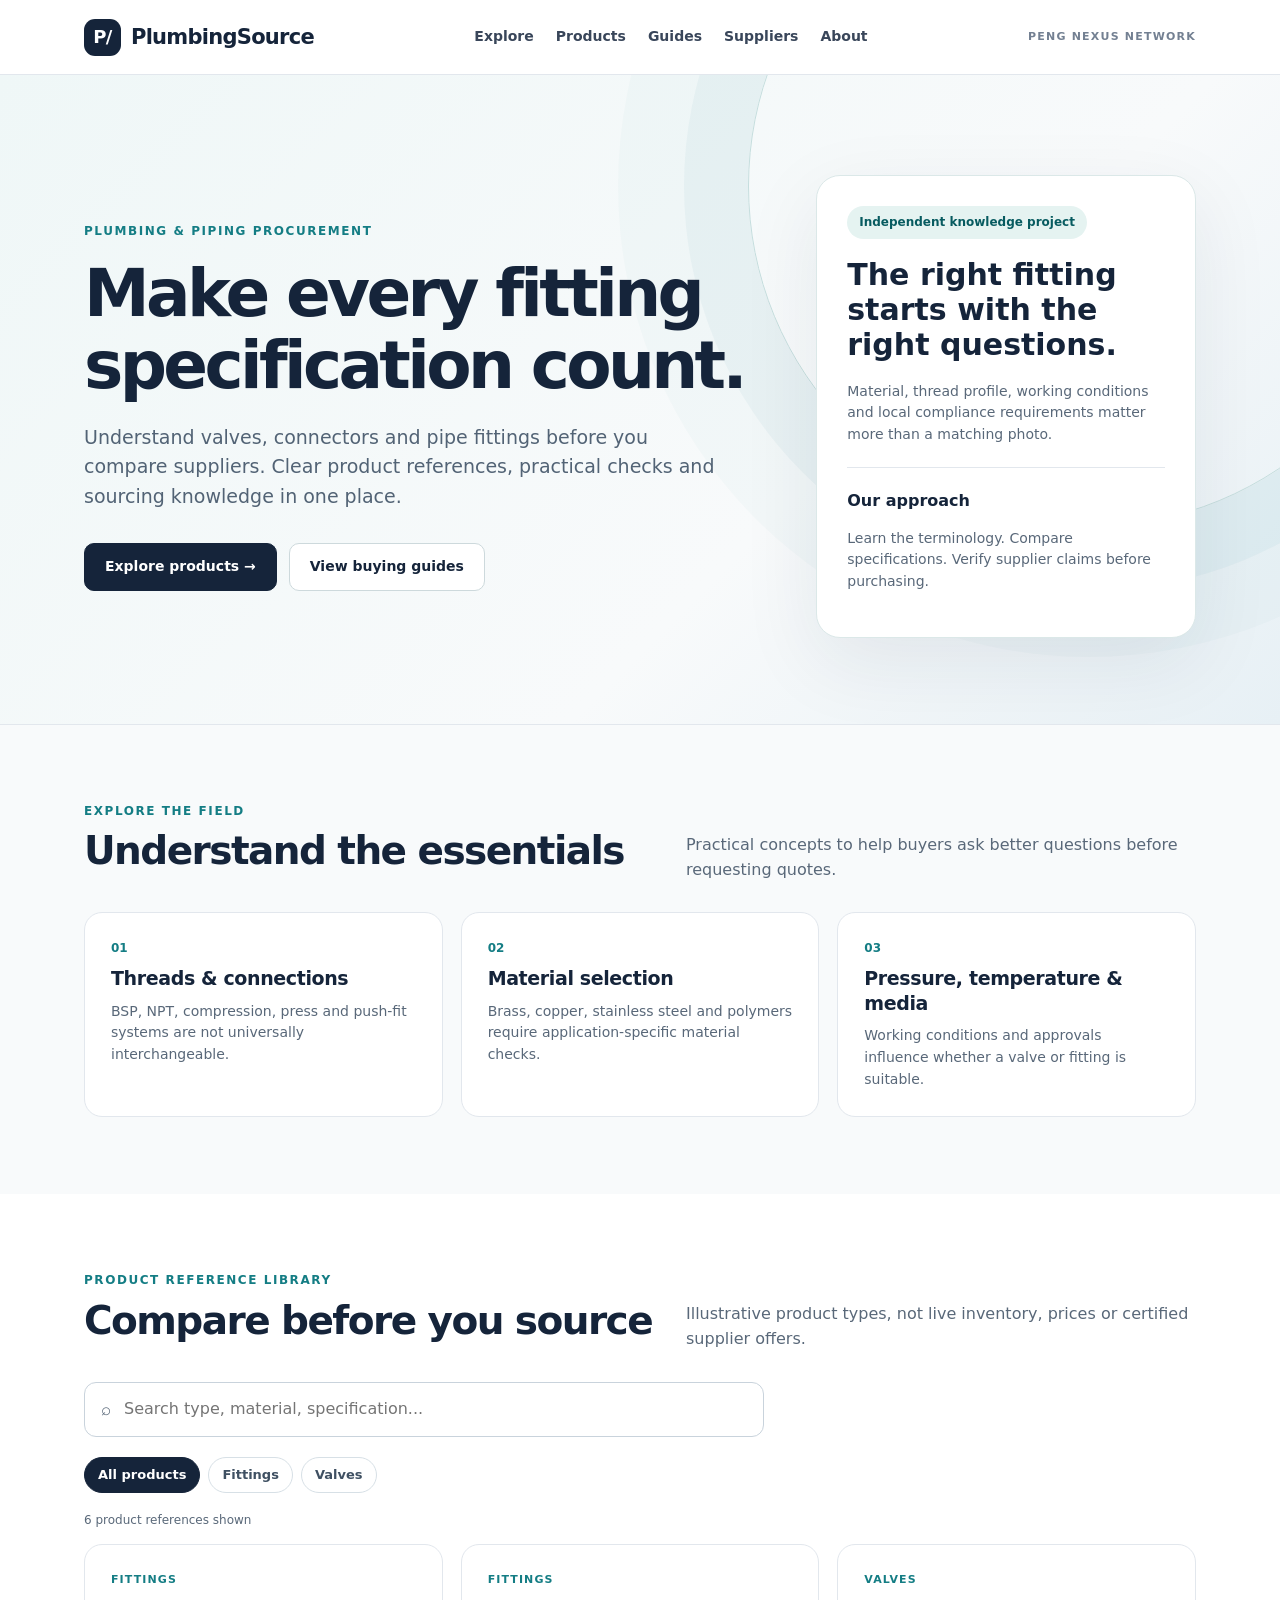
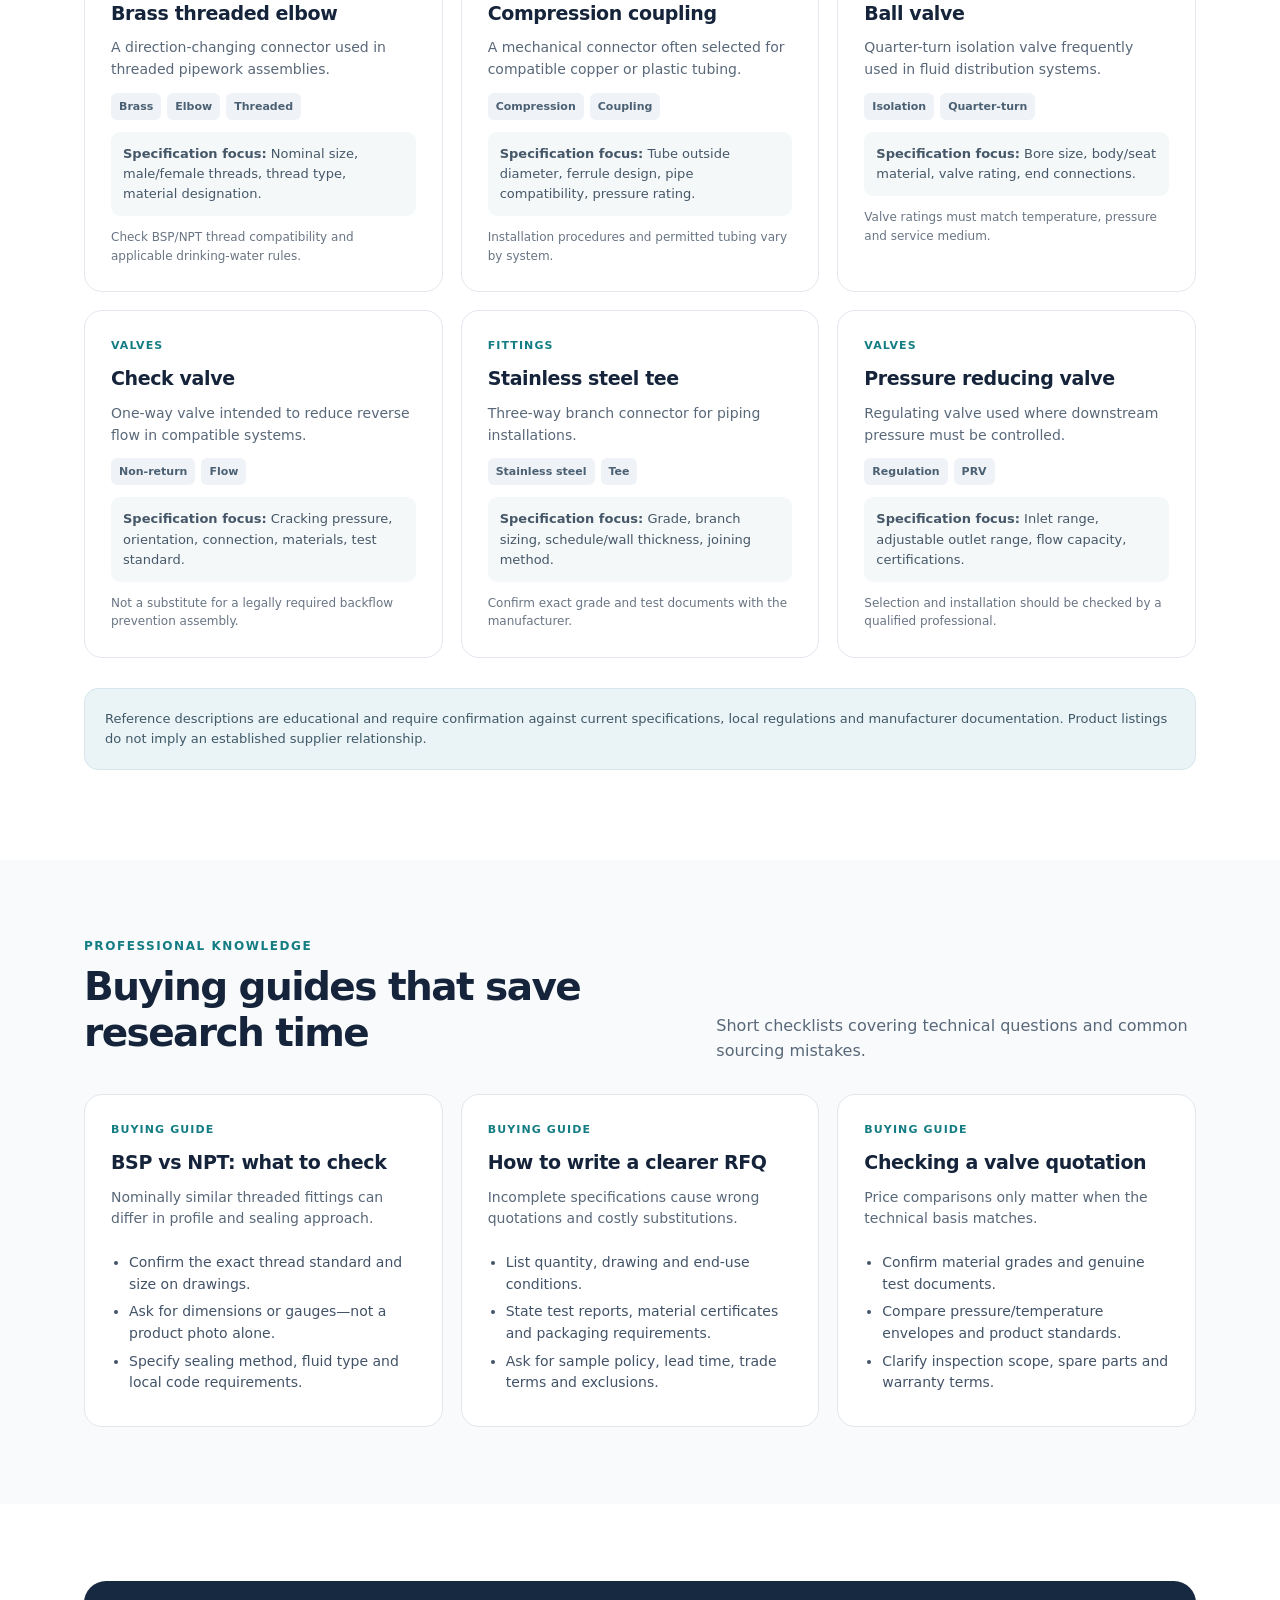
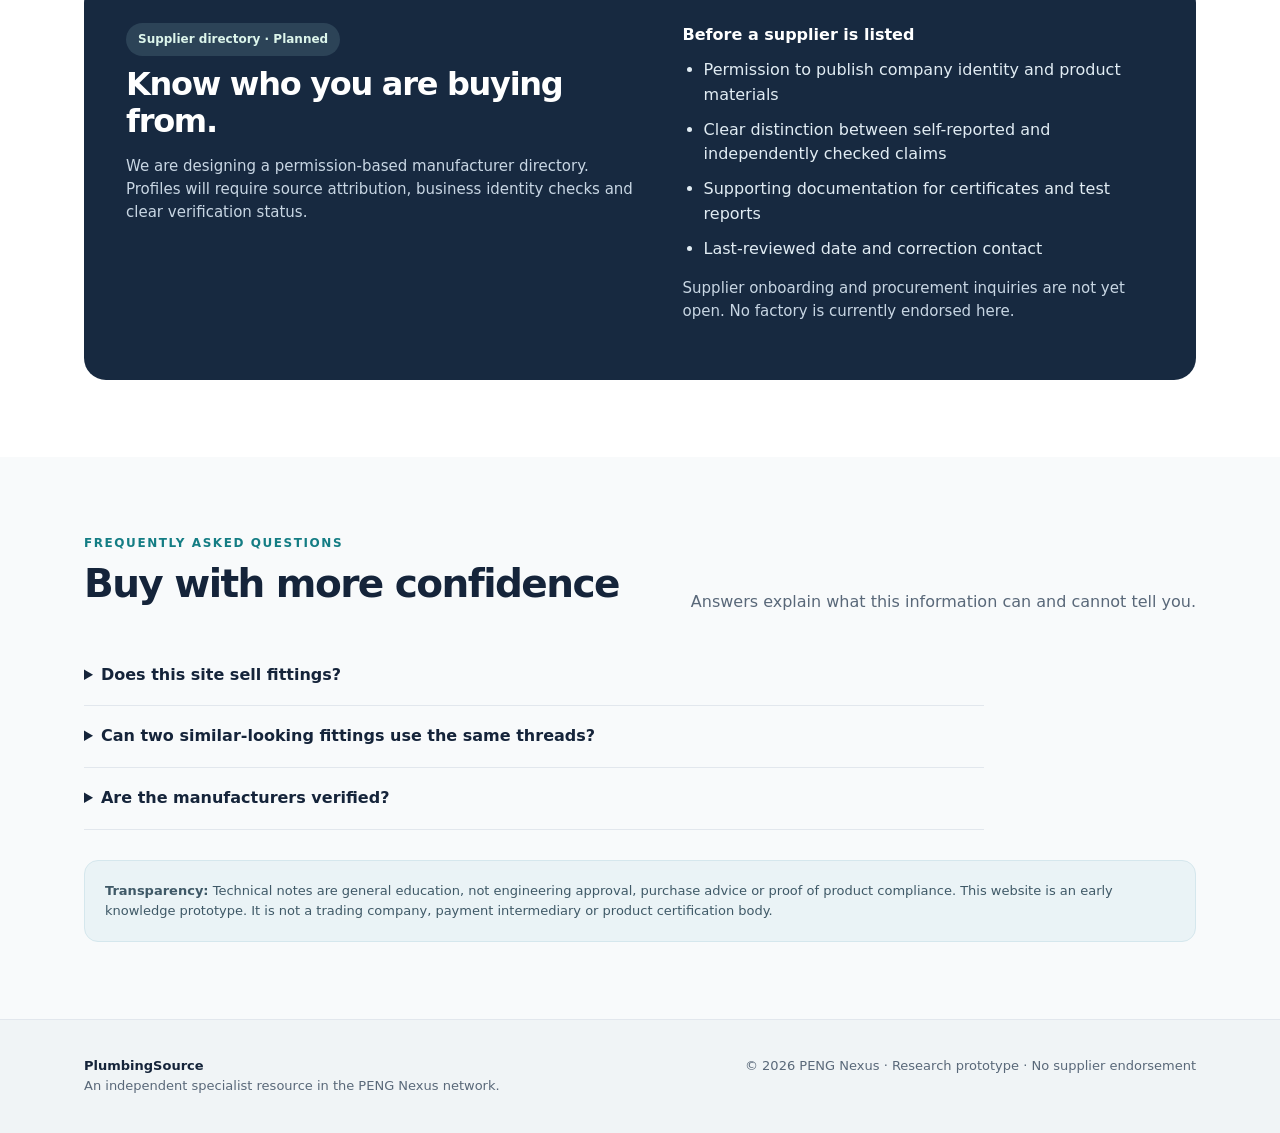
==== public/index.html @ 06f7addb "feat: bootstrap PENG Nexus V0.1 independent static site foundation" ====
<!doctype html>
<html lang="en"><head><meta charset="utf-8"><meta name="viewport" content="width=device-width,initial-scale=1">
<title>PlumbingSource | Plumbing fittings &amp; sourcing knowledge</title>
<meta name="description" content="Independent plumbing fittings reference library, comparison checklists and supplier due diligence guidance for international buyers."><meta name="robots" content="noindex,nofollow">
<meta name="color-scheme" content="light"><link rel="stylesheet" href="./styles.css">
</head><body>
<header><div class="container top"><a class="brand" href="#home" aria-label="PlumbingSource home"><span class="monogram">P/</span>PlumbingSource</a><nav class="nav" aria-label="Primary navigation"><a href="#categories">Explore</a><a href="#products">Products</a><a href="#guides">Guides</a><a href="#suppliers">Suppliers</a><a href="#about">About</a></nav><span class="network">PENG Nexus Network</span></div></header>
<main id="home">
<section class="hero"><div class="container hero-inner"><div><div class="eyebrow">Plumbing &amp; piping procurement</div><h1>Make every fitting specification count.</h1><p class="lead">Understand valves, connectors and pipe fittings before you compare suppliers. Clear product references, practical checks and sourcing knowledge in one place.</p><div class="actions"><a class="btn btn-dark" href="#products">Explore products →</a><a class="btn btn-light" href="#guides">View buying guides</a></div></div><aside class="hero-note"><span class="note-tag">Independent knowledge project</span><h2>The right fitting starts with the right questions.</h2><p>Material, thread profile, working conditions and local compliance requirements matter more than a matching photo.</p><div class="stat-line"></div><strong>Our approach</strong><p>Learn the terminology. Compare specifications. Verify supplier claims before purchasing.</p></aside></div></section>
<section class="section" id="categories"><div class="container"><div class="section-heading"><div><div class="kicker">Explore the field</div><h2>Understand the essentials</h2></div><p>Practical concepts to help buyers ask better questions before requesting quotes.</p></div><div class="grid"><article class="card"><div class="topic-no">01</div><h3>Threads &amp; connections</h3><p>BSP, NPT, compression, press and push-fit systems are not universally interchangeable.</p></article><article class="card"><div class="topic-no">02</div><h3>Material selection</h3><p>Brass, copper, stainless steel and polymers require application-specific material checks.</p></article><article class="card"><div class="topic-no">03</div><h3>Pressure, temperature &amp; media</h3><p>Working conditions and approvals influence whether a valve or fitting is suitable.</p></article></div></div></section>
<section class="section alt" id="products"><div class="container"><div class="section-heading"><div><div class="kicker">Product reference library</div><h2>Compare before you source</h2></div><p>Illustrative product types, not live inventory, prices or certified supplier offers.</p></div><div class="searchbox"><label for="product-search" aria-hidden="true">⌕</label><input id="product-search" type="search" placeholder="Search type, material, specification..." aria-label="Search product references"></div><div class="filters" role="group" aria-label="Filter products"><button class="chip" type="button" data-filter="all" aria-pressed="true">All products</button><button class="chip" type="button" data-filter="Fittings" aria-pressed="false">Fittings</button><button class="chip" type="button" data-filter="Valves" aria-pressed="false">Valves</button></div><div class="meta" id="result-count" role="status" aria-live="polite"></div><div class="grid" id="product-grid"><article class="card product-card" data-product data-category="Fittings" data-search="brass threaded elbow fittings a direction-changing connector used in threaded pipework assemblies. nominal size, male/female threads, thread type, material designation. brass elbow threaded"><div class="label">Fittings</div><h3>Brass threaded elbow</h3><p>A direction-changing connector used in threaded pipework assemblies.</p><div class="tags"><span class="tag">Brass</span><span class="tag">Elbow</span><span class="tag">Threaded</span></div><div class="spec"><strong>Specification focus:</strong> Nominal size, male/female threads, thread type, material designation.</div><small>Check BSP/NPT thread compatibility and applicable drinking-water rules.</small></article><article class="card product-card" data-product data-category="Fittings" data-search="compression coupling fittings a mechanical connector often selected for compatible copper or plastic tubing. tube outside diameter, ferrule design, pipe compatibility, pressure rating. compression coupling"><div class="label">Fittings</div><h3>Compression coupling</h3><p>A mechanical connector often selected for compatible copper or plastic tubing.</p><div class="tags"><span class="tag">Compression</span><span class="tag">Coupling</span></div><div class="spec"><strong>Specification focus:</strong> Tube outside diameter, ferrule design, pipe compatibility, pressure rating.</div><small>Installation procedures and permitted tubing vary by system.</small></article><article class="card product-card" data-product data-category="Valves" data-search="ball valve valves quarter-turn isolation valve frequently used in fluid distribution systems. bore size, body/seat material, valve rating, end connections. isolation quarter-turn"><div class="label">Valves</div><h3>Ball valve</h3><p>Quarter-turn isolation valve frequently used in fluid distribution systems.</p><div class="tags"><span class="tag">Isolation</span><span class="tag">Quarter-turn</span></div><div class="spec"><strong>Specification focus:</strong> Bore size, body/seat material, valve rating, end connections.</div><small>Valve ratings must match temperature, pressure and service medium.</small></article><article class="card product-card" data-product data-category="Valves" data-search="check valve valves one-way valve intended to reduce reverse flow in compatible systems. cracking pressure, orientation, connection, materials, test standard. non-return flow"><div class="label">Valves</div><h3>Check valve</h3><p>One-way valve intended to reduce reverse flow in compatible systems.</p><div class="tags"><span class="tag">Non-return</span><span class="tag">Flow</span></div><div class="spec"><strong>Specification focus:</strong> Cracking pressure, orientation, connection, materials, test standard.</div><small>Not a substitute for a legally required backflow prevention assembly.</small></article><article class="card product-card" data-product data-category="Fittings" data-search="stainless steel tee fittings three-way branch connector for piping installations. grade, branch sizing, schedule/wall thickness, joining method. stainless steel tee"><div class="label">Fittings</div><h3>Stainless steel tee</h3><p>Three-way branch connector for piping installations.</p><div class="tags"><span class="tag">Stainless steel</span><span class="tag">Tee</span></div><div class="spec"><strong>Specification focus:</strong> Grade, branch sizing, schedule/wall thickness, joining method.</div><small>Confirm exact grade and test documents with the manufacturer.</small></article><article class="card product-card" data-product data-category="Valves" data-search="pressure reducing valve valves regulating valve used where downstream pressure must be controlled. inlet range, adjustable outlet range, flow capacity, certifications. regulation prv"><div class="label">Valves</div><h3>Pressure reducing valve</h3><p>Regulating valve used where downstream pressure must be controlled.</p><div class="tags"><span class="tag">Regulation</span><span class="tag">PRV</span></div><div class="spec"><strong>Specification focus:</strong> Inlet range, adjustable outlet range, flow capacity, certifications.</div><small>Selection and installation should be checked by a qualified professional.</small></article></div><div class="empty" id="no-results" hidden>No matching product reference. Try a different keyword or category.</div><p class="notice">Reference descriptions are educational and require confirmation against current specifications, local regulations and manufacturer documentation. Product listings do not imply an established supplier relationship.</p></div></section>
<section class="section" id="guides"><div class="container"><div class="section-heading"><div><div class="kicker">Professional knowledge</div><h2>Buying guides that save research time</h2></div><p>Short checklists covering technical questions and common sourcing mistakes.</p></div><div class="grid"><article class="card guide-card"><div class="label">Buying guide</div><h3>BSP vs NPT: what to check</h3><p>Nominally similar threaded fittings can differ in profile and sealing approach.</p><ul><li>Confirm the exact thread standard and size on drawings.</li><li>Ask for dimensions or gauges—not a product photo alone.</li><li>Specify sealing method, fluid type and local code requirements.</li></ul></article><article class="card guide-card"><div class="label">Buying guide</div><h3>How to write a clearer RFQ</h3><p>Incomplete specifications cause wrong quotations and costly substitutions.</p><ul><li>List quantity, drawing and end-use conditions.</li><li>State test reports, material certificates and packaging requirements.</li><li>Ask for sample policy, lead time, trade terms and exclusions.</li></ul></article><article class="card guide-card"><div class="label">Buying guide</div><h3>Checking a valve quotation</h3><p>Price comparisons only matter when the technical basis matches.</p><ul><li>Confirm material grades and genuine test documents.</li><li>Compare pressure/temperature envelopes and product standards.</li><li>Clarify inspection scope, spare parts and warranty terms.</li></ul></article></div></div></section>
<section class="section alt" id="suppliers"><div class="container"><div class="supplier-box"><div><span class="note-tag">Supplier directory · Planned</span><h3>Know who you are buying from.</h3><p>We are designing a permission-based manufacturer directory. Profiles will require source attribution, business identity checks and clear verification status.</p></div><div><strong>Before a supplier is listed</strong><ul><li>Permission to publish company identity and product materials</li><li>Clear distinction between self-reported and independently checked claims</li><li>Supporting documentation for certificates and test reports</li><li>Last-reviewed date and correction contact</li></ul><p>Supplier onboarding and procurement inquiries are not yet open. No factory is currently endorsed here.</p></div></div></div></section>
<section class="section" id="about"><div class="container"><div class="section-heading"><div><div class="kicker">Frequently asked questions</div><h2>Buy with more confidence</h2></div><p>Answers explain what this information can and cannot tell you.</p></div><div class="faq"><details><summary>Does this site sell fittings?</summary><p>No. This is an educational reference prototype; there is no checkout or live supplier quotation service.</p></details><details><summary>Can two similar-looking fittings use the same threads?</summary><p>Not necessarily. Thread geometry and applicable sealing methods can differ. Confirm by standard and drawing rather than appearance.</p></details><details><summary>Are the manufacturers verified?</summary><p>No manufacturer profiles have been published. Future listings will distinguish public records, supplier declarations and independently reviewed documents.</p></details></div><div class="notice"><strong>Transparency:</strong> Technical notes are general education, not engineering approval, purchase advice or proof of product compliance. This website is an early knowledge prototype. It is not a trading company, payment intermediary or product certification body.</div></div></section>
</main><footer><div class="container footer-inner"><div><strong>PlumbingSource</strong><div>An independent specialist resource in the PENG Nexus network.</div></div><div>© 2026 PENG Nexus · Research prototype · No supplier endorsement</div></div></footer><script src="./app.js" defer></script>
</body></html>
---- public/styles.css ----
:root{--ink:#15243a;--muted:#596879;--line:#e2e7ed;--bg:#f8fafb;--paper:#fff;--accent:#147d84;--accent-soft:#e5f3f1;--radius:18px}
*{box-sizing:border-box}html{scroll-behavior:smooth}body{margin:0;background:var(--bg);color:var(--ink);font:16px/1.55 system-ui,-apple-system,BlinkMacSystemFont,"Segoe UI",sans-serif}a{color:inherit;text-decoration:none}button,input{font:inherit}button{cursor:pointer}
.container{max-width:1160px;margin:auto;padding:0 24px}header{background:rgba(255,255,255,.96);border-bottom:1px solid var(--line);position:sticky;top:0;z-index:20;backdrop-filter:blur(12px)}.top{display:flex;align-items:center;justify-content:space-between;min-height:74px;gap:18px}.brand{display:flex;align-items:center;gap:10px;font-weight:800;letter-spacing:-.035em;font-size:21px}.monogram{display:grid;place-items:center;width:37px;height:37px;border-radius:11px;background:var(--ink);color:#fff;font-size:18px}.nav{display:flex;gap:22px;align-items:center;flex-wrap:wrap}.nav a{font-size:14px;font-weight:650;color:#39465a}.nav a:hover,.link:hover{color:var(--accent)}.network{font-size:11px;letter-spacing:.11em;text-transform:uppercase;font-weight:700;color:#738092}
.hero{position:relative;overflow:hidden;background:linear-gradient(135deg,#eff7f7 0%,#f8fafb 63%,#e7f0f5 100%);border-bottom:1px solid var(--line)}.hero::after{content:"";position:absolute;right:-150px;top:-230px;width:680px;height:680px;border:1px solid #c5dede;border-radius:50%;box-shadow:0 0 0 64px rgba(18,120,128,.045),0 0 0 130px rgba(18,120,128,.025);pointer-events:none}.hero-inner{position:relative;z-index:1;padding:100px 24px 86px;display:grid;grid-template-columns:1.45fr .8fr;gap:44px;align-items:center}.eyebrow,.kicker{text-transform:uppercase;letter-spacing:.13em;color:var(--accent);font-size:12px;font-weight:800}.hero h1{font-size:clamp(39px,5.2vw,66px);line-height:1.08;max-width:740px;margin:18px 0 22px;letter-spacing:-.055em}.lead{color:#526375;font-size:19px;max-width:640px}.actions{display:flex;gap:12px;flex-wrap:wrap;margin-top:32px}.btn{display:inline-flex;justify-content:center;align-items:center;padding:12px 20px;border:1px solid var(--ink);border-radius:10px;font-weight:750;font-size:14px;transition:transform .15s ease}.btn:hover{transform:translateY(-2px)}.btn-dark{background:var(--ink);color:#fff}.btn-light{background:#fff;border-color:#cdd9dc}.hero-note{background:#fff;border:1px solid #dbe8e8;border-radius:24px;padding:30px;box-shadow:0 24px 80px rgba(21,36,58,.08)}.hero-note strong{font-size:16px}.hero-note h2{font-size:30px;line-height:1.18;margin:18px 0}.hero-note p{font-size:14px;color:var(--muted)}.stat-line{height:1px;background:var(--line);margin:21px 0}.note-tag{display:inline-block;background:var(--accent-soft);color:#075b60;border-radius:100px;padding:7px 12px;font-size:12px;font-weight:700}
.section{padding:77px 0}.section.alt{background:#fff}.section-heading{display:flex;justify-content:space-between;align-items:end;gap:25px;margin-bottom:30px}.section-heading h2{font-size:clamp(28px,3.7vw,39px);letter-spacing:-.04em;line-height:1.18;margin:8px 0}.section-heading p{color:var(--muted);max-width:510px;margin:0}.grid{display:grid;grid-template-columns:repeat(3,minmax(0,1fr));gap:18px}.card{border:1px solid var(--line);background:#fff;border-radius:var(--radius);padding:26px;min-width:0}.card h3{font-size:19px;line-height:1.3;margin:8px 0 10px;letter-spacing:-.02em}.card p{font-size:14px;color:var(--muted);margin:0}.topic-no{font-size:12px;font-weight:800;color:var(--accent)}.card .label{font-size:11px;letter-spacing:.1em;text-transform:uppercase;font-weight:750;color:var(--accent)}
.searchbox{display:flex;gap:11px;align-items:center;background:#fff;border:1px solid #c9d3dc;border-radius:12px;padding:13px 16px;max-width:680px;margin-bottom:20px}.searchbox label{font-size:17px;color:var(--muted)}.searchbox input{border:0;outline:0;width:100%;min-width:0;color:var(--ink);background:transparent}.searchbox:focus-within{outline:3px solid #c4e7e7}.filters{display:flex;gap:8px;flex-wrap:wrap;margin:10px 0 18px}.chip{border:1px solid #d7e0e6;border-radius:100px;background:#fff;padding:7px 13px;font-size:13px;font-weight:650;color:#3f5062}.chip[aria-pressed="true"]{background:var(--ink);color:white;border-color:var(--ink)}.meta{font-size:12px;color:var(--muted);margin-bottom:15px}.product-card{display:flex;flex-direction:column;gap:12px}.product-card h3{margin:0}.tags{display:flex;gap:6px;flex-wrap:wrap}.tag{font-size:11px;font-weight:700;background:#eff3f7;color:#4b6073;padding:5px 8px;border-radius:6px}.spec{background:#f5f8f9;border-radius:9px;padding:12px;font-size:13px;color:#455768}.product-card small{color:#697584;font-size:12px}.empty{border:1px dashed #bfcbd4;background:white;border-radius:14px;padding:22px;color:var(--muted)}[hidden]{display:none!important}
.guide-card{display:flex;flex-direction:column;gap:12px}.guide-card h3{margin:0}.guide-card ul{font-size:14px;color:#425368;padding-left:18px;margin:4px 0 0}.guide-card li{margin:6px 0}.supplier-box{background:#172940;color:#fff;border-radius:22px;padding:42px;display:grid;grid-template-columns:1.1fr 1fr;gap:38px}.supplier-box h3{font-size:32px;line-height:1.16;letter-spacing:-.04em;margin:10px 0}.supplier-box p{color:#c8d6e3;font-size:15px}.supplier-box ul{margin:8px 0;color:#e1ecf3;padding-left:21px}.supplier-box li{margin:10px 0}.supplier-box .note-tag{background:#2c4357;color:#dcf5eb}.faq{max-width:900px}.faq details{border-bottom:1px solid var(--line);padding:18px 0}.faq summary{cursor:pointer;font-weight:730}.faq details p{color:var(--muted);margin:12px 0 0;max-width:800px}.notice{background:#eaf3f6;padding:20px;border-radius:14px;color:#3f5967;font-size:13px;border:1px solid #d5e7ed;margin-top:30px}
footer{background:#f0f4f6;border-top:1px solid var(--line);padding:36px 0;color:var(--muted);font-size:13px}.footer-inner{display:flex;gap:20px;justify-content:space-between;flex-wrap:wrap}footer strong{color:var(--ink)}:focus-visible{outline:3px solid var(--accent);outline-offset:3px}
@media(max-width:920px){.hero-inner{grid-template-columns:1fr;padding:74px 24px}.hero-note{max-width:600px}.grid{grid-template-columns:repeat(2,minmax(0,1fr))}.supplier-box{grid-template-columns:1fr}.top{align-items:start;flex-direction:column;padding:15px 0}.nav{gap:14px}.network{display:none}}
@media(max-width:580px){.container{padding:0 17px}.hero-inner{padding:60px 17px}.hero h1{font-size:39px}.lead{font-size:17px}.hero-note{padding:23px}.grid{grid-template-columns:1fr}.section{padding:54px 0}.section-heading{display:block}.section-heading p{margin-top:10px}.supplier-box{padding:27px}.nav{gap:14px}.nav a{font-size:12px}.card{padding:22px}}
@media(prefers-reduced-motion:reduce){html{scroll-behavior:auto}.btn{transition:none}.btn:hover{transform:none}}
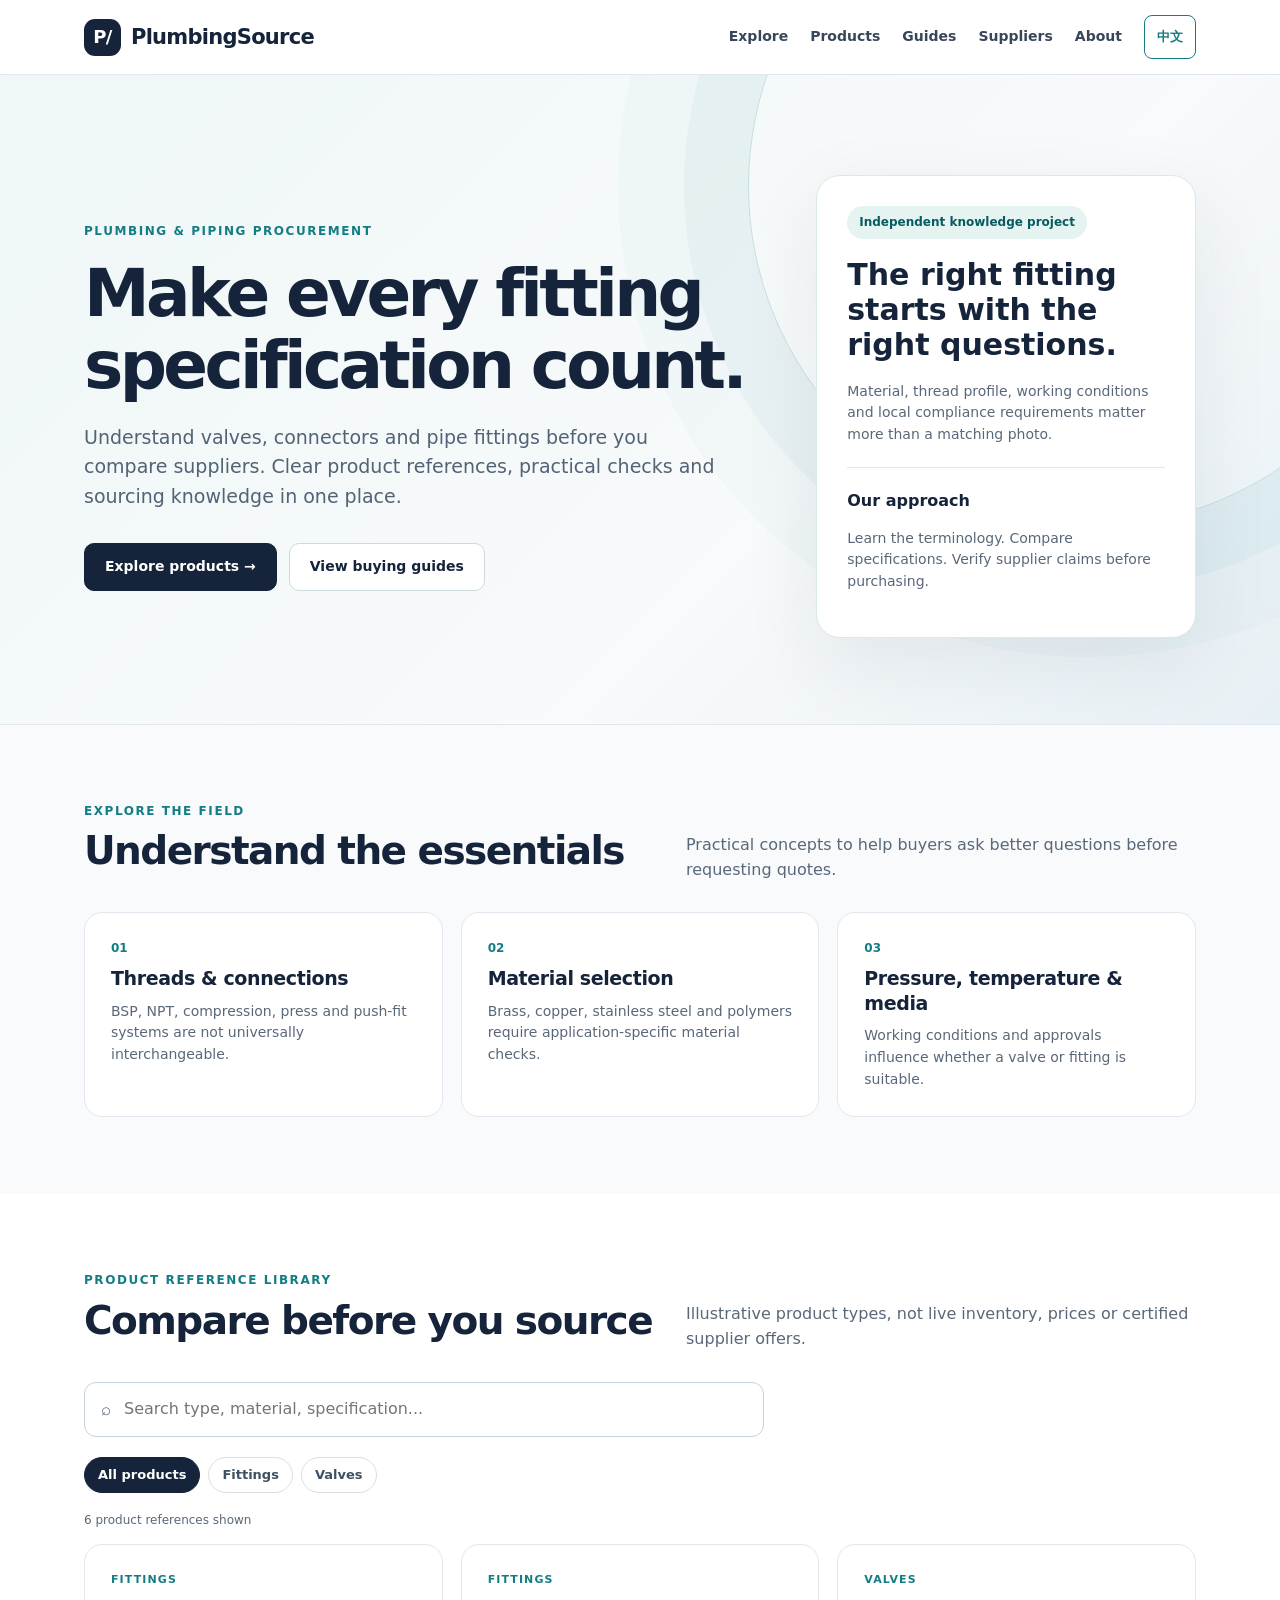
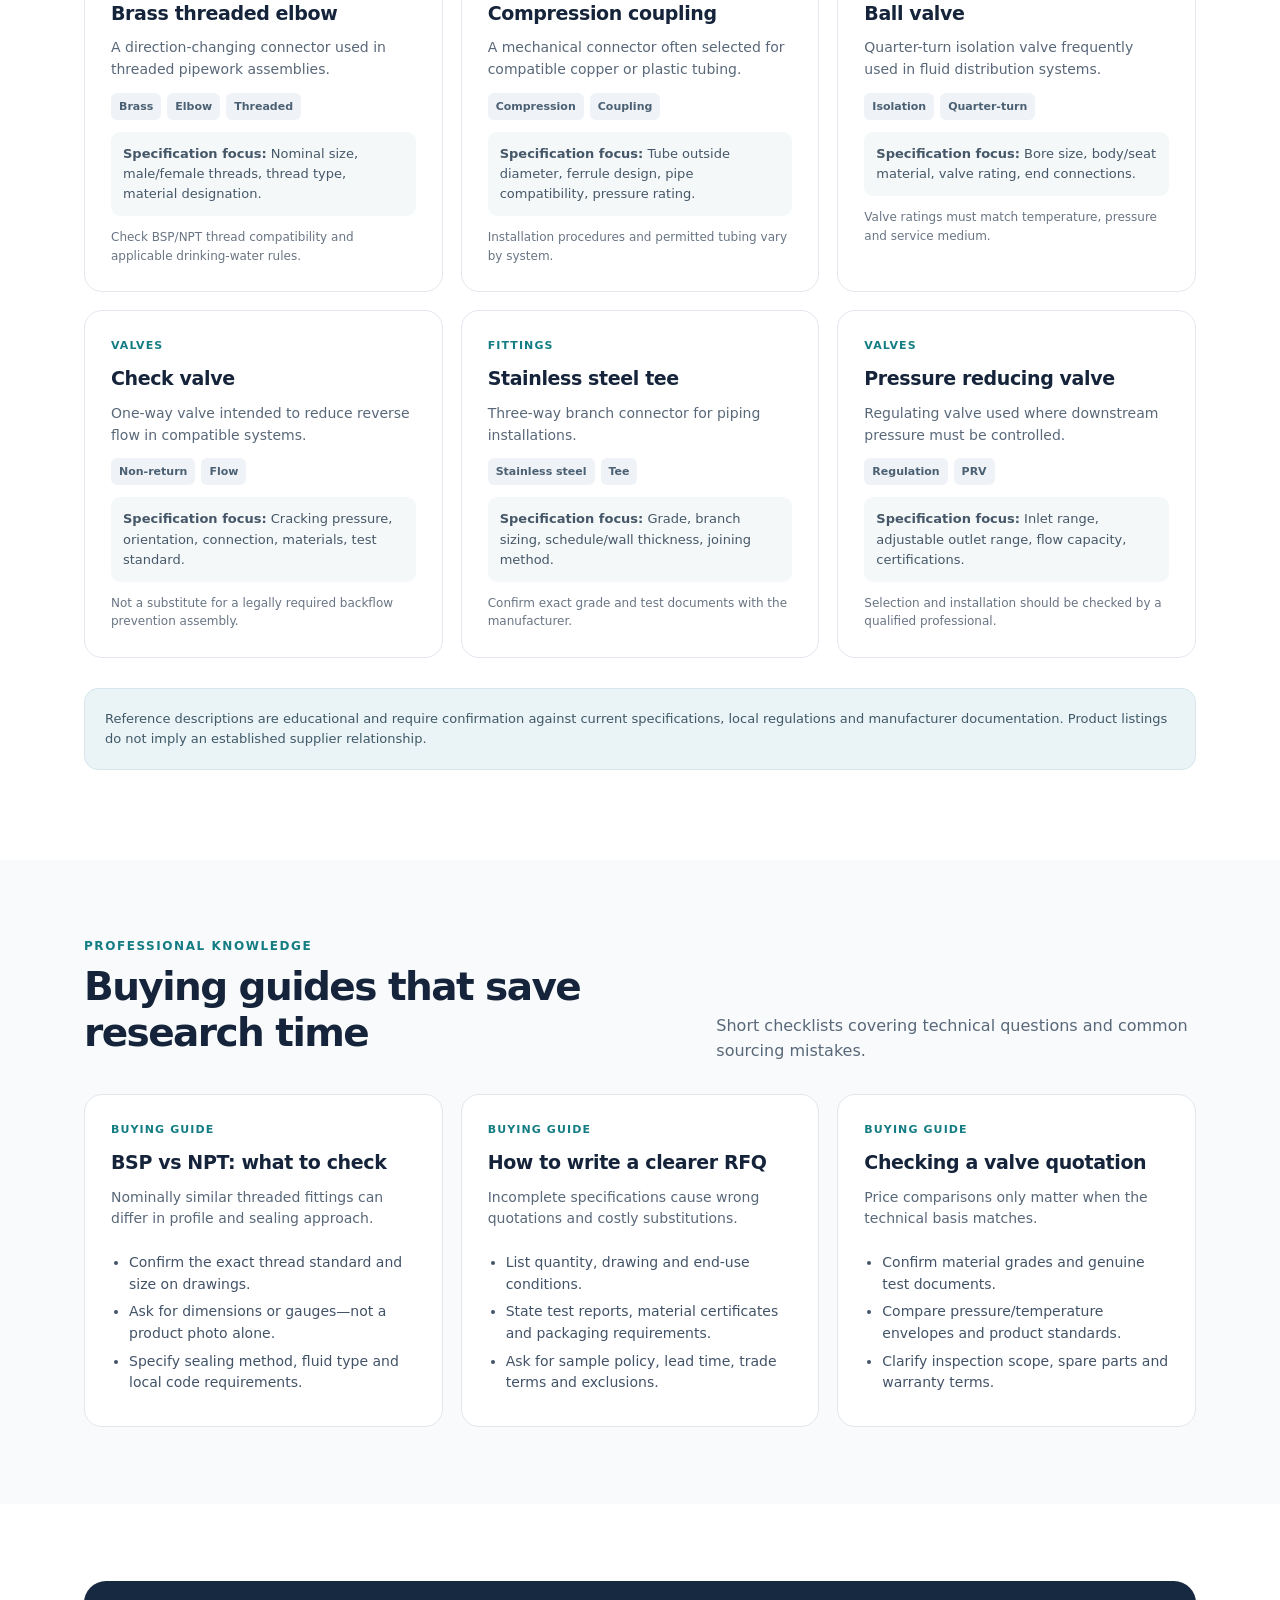
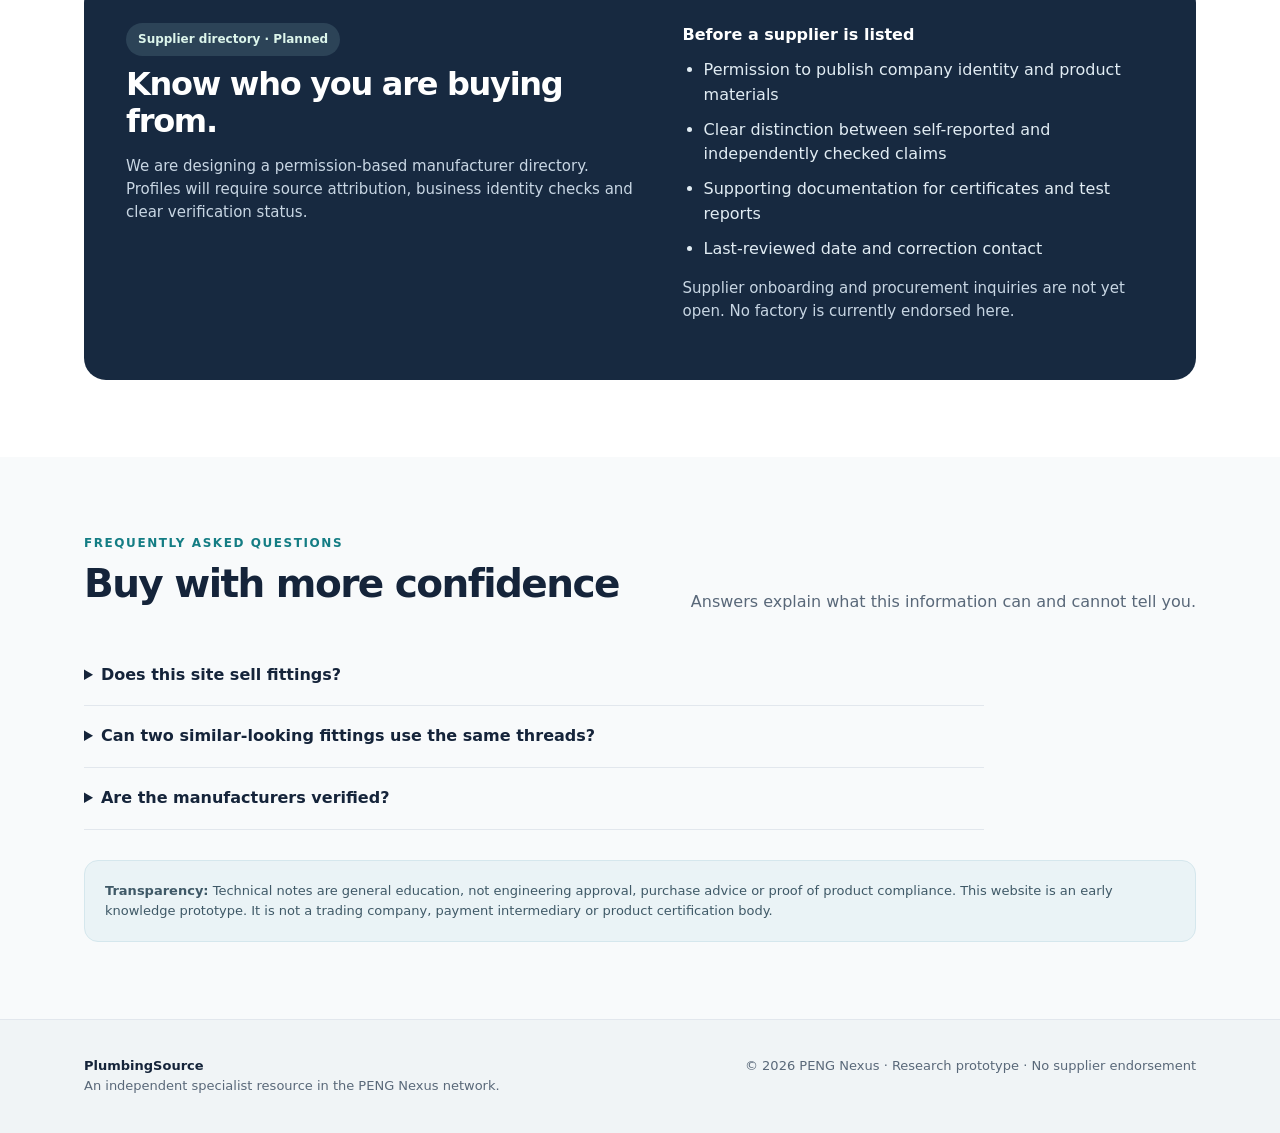
==== commit d01dfc8b: "feat: add complete English and Chinese language switching" ====
--- a/public/index.html
+++ b/public/index.html
@@ -4,7 +4,7 @@
 <meta name="description" content="Independent plumbing fittings reference library, comparison checklists and supplier due diligence guidance for international buyers."><meta name="robots" content="noindex,nofollow">
 <meta name="color-scheme" content="light"><link rel="stylesheet" href="./styles.css">
 </head><body>
-<header><div class="container top"><a class="brand" href="#home" aria-label="PlumbingSource home"><span class="monogram">P/</span>PlumbingSource</a><nav class="nav" aria-label="Primary navigation"><a href="#categories">Explore</a><a href="#products">Products</a><a href="#guides">Guides</a><a href="#suppliers">Suppliers</a><a href="#about">About</a></nav><span class="network">PENG Nexus Network</span></div></header>
+<header><div class="container top"><a class="brand" href="#home" aria-label="PlumbingSource home"><span class="monogram">P/</span>PlumbingSource</a><nav class="nav" aria-label="Primary navigation"><a href="#categories">Explore</a><a href="#products">Products</a><a href="#guides">Guides</a><a href="#suppliers">Suppliers</a><a href="#about">About</a><button class="language-switch" id="language-switch" type="button" lang="zh-CN" aria-label="Switch to Chinese" hidden>中文</button></nav><span class="network">PENG Nexus Network</span></div></header>
 <main id="home">
 <section class="hero"><div class="container hero-inner"><div><div class="eyebrow">Plumbing &amp; piping procurement</div><h1>Make every fitting specification count.</h1><p class="lead">Understand valves, connectors and pipe fittings before you compare suppliers. Clear product references, practical checks and sourcing knowledge in one place.</p><div class="actions"><a class="btn btn-dark" href="#products">Explore products →</a><a class="btn btn-light" href="#guides">View buying guides</a></div></div><aside class="hero-note"><span class="note-tag">Independent knowledge project</span><h2>The right fitting starts with the right questions.</h2><p>Material, thread profile, working conditions and local compliance requirements matter more than a matching photo.</p><div class="stat-line"></div><strong>Our approach</strong><p>Learn the terminology. Compare specifications. Verify supplier claims before purchasing.</p></aside></div></section>
 <section class="section" id="categories"><div class="container"><div class="section-heading"><div><div class="kicker">Explore the field</div><h2>Understand the essentials</h2></div><p>Practical concepts to help buyers ask better questions before requesting quotes.</p></div><div class="grid"><article class="card"><div class="topic-no">01</div><h3>Threads &amp; connections</h3><p>BSP, NPT, compression, press and push-fit systems are not universally interchangeable.</p></article><article class="card"><div class="topic-no">02</div><h3>Material selection</h3><p>Brass, copper, stainless steel and polymers require application-specific material checks.</p></article><article class="card"><div class="topic-no">03</div><h3>Pressure, temperature &amp; media</h3><p>Working conditions and approvals influence whether a valve or fitting is suitable.</p></article></div></div></section>
@@ -13,4 +13,4 @@
 <section class="section alt" id="suppliers"><div class="container"><div class="supplier-box"><div><span class="note-tag">Supplier directory · Planned</span><h3>Know who you are buying from.</h3><p>We are designing a permission-based manufacturer directory. Profiles will require source attribution, business identity checks and clear verification status.</p></div><div><strong>Before a supplier is listed</strong><ul><li>Permission to publish company identity and product materials</li><li>Clear distinction between self-reported and independently checked claims</li><li>Supporting documentation for certificates and test reports</li><li>Last-reviewed date and correction contact</li></ul><p>Supplier onboarding and procurement inquiries are not yet open. No factory is currently endorsed here.</p></div></div></div></section>
 <section class="section" id="about"><div class="container"><div class="section-heading"><div><div class="kicker">Frequently asked questions</div><h2>Buy with more confidence</h2></div><p>Answers explain what this information can and cannot tell you.</p></div><div class="faq"><details><summary>Does this site sell fittings?</summary><p>No. This is an educational reference prototype; there is no checkout or live supplier quotation service.</p></details><details><summary>Can two similar-looking fittings use the same threads?</summary><p>Not necessarily. Thread geometry and applicable sealing methods can differ. Confirm by standard and drawing rather than appearance.</p></details><details><summary>Are the manufacturers verified?</summary><p>No manufacturer profiles have been published. Future listings will distinguish public records, supplier declarations and independently reviewed documents.</p></details></div><div class="notice"><strong>Transparency:</strong> Technical notes are general education, not engineering approval, purchase advice or proof of product compliance. This website is an early knowledge prototype. It is not a trading company, payment intermediary or product certification body.</div></div></section>
 </main><footer><div class="container footer-inner"><div><strong>PlumbingSource</strong><div>An independent specialist resource in the PENG Nexus network.</div></div><div>© 2026 PENG Nexus · Research prototype · No supplier endorsement</div></div></footer><script src="./app.js" defer></script>
-</body></html>+</body></html>
--- a/public/styles.css
+++ b/public/styles.css
@@ -10,3 +10,6 @@
 @media(max-width:920px){.hero-inner{grid-template-columns:1fr;padding:74px 24px}.hero-note{max-width:600px}.grid{grid-template-columns:repeat(2,minmax(0,1fr))}.supplier-box{grid-template-columns:1fr}.top{align-items:start;flex-direction:column;padding:15px 0}.nav{gap:14px}.network{display:none}}
 @media(max-width:580px){.container{padding:0 17px}.hero-inner{padding:60px 17px}.hero h1{font-size:39px}.lead{font-size:17px}.hero-note{padding:23px}.grid{grid-template-columns:1fr}.section{padding:54px 0}.section-heading{display:block}.section-heading p{margin-top:10px}.supplier-box{padding:27px}.nav{gap:14px}.nav a{font-size:12px}.card{padding:22px}}
 @media(prefers-reduced-motion:reduce){html{scroll-behavior:auto}.btn{transition:none}.btn:hover{transform:none}}
+
+
+.language-switch{border:1px solid var(--accent);border-radius:8px;background:#fff;color:var(--accent);padding:8px 12px;min-height:44px;font-size:13px;font-weight:700;white-space:nowrap}.top{flex-wrap:wrap}.nav{min-width:0}html[lang="zh-CN"] .hero h1{line-height:1.25;letter-spacing:-.025em}html[lang="zh-CN"] .eyebrow,html[lang="zh-CN"] .kicker{letter-spacing:.06em}@media(min-width:921px){.top .network{display:none}}@media(max-width:580px){.nav{column-gap:12px;row-gap:6px}}
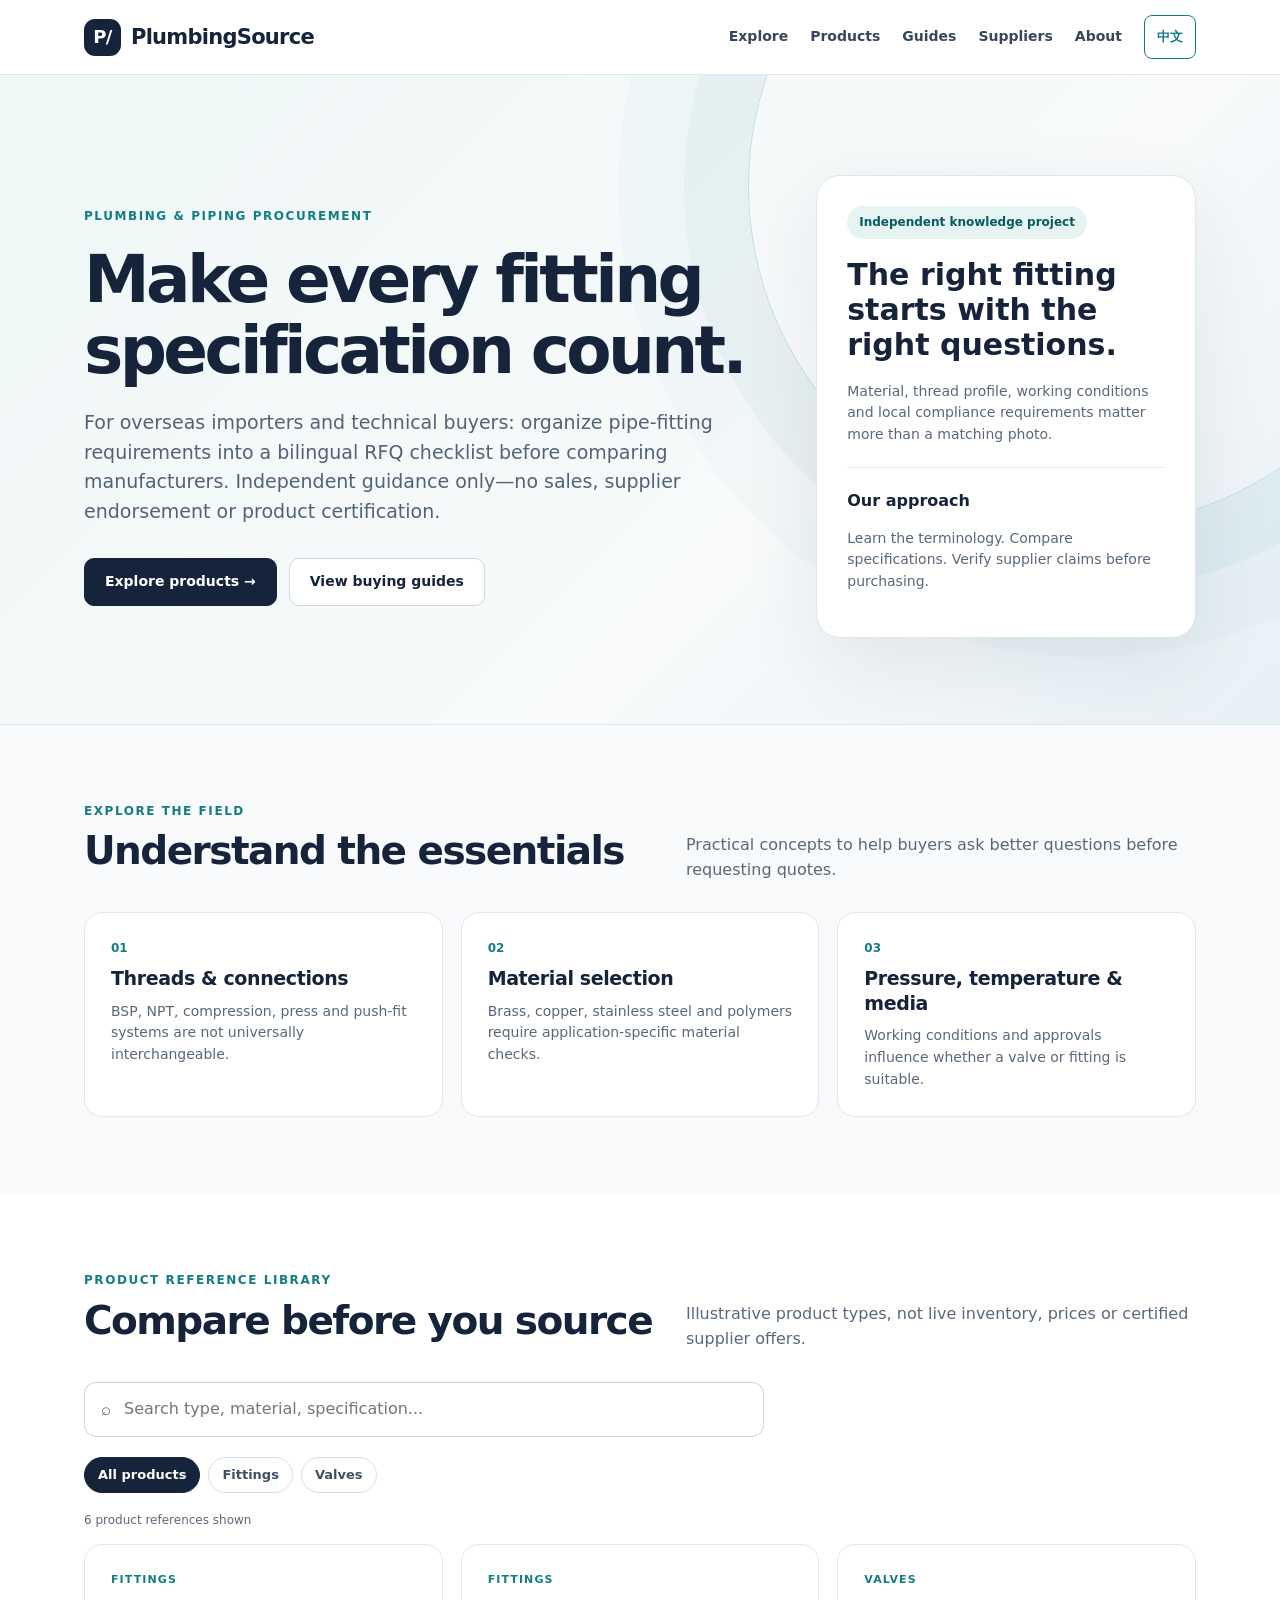
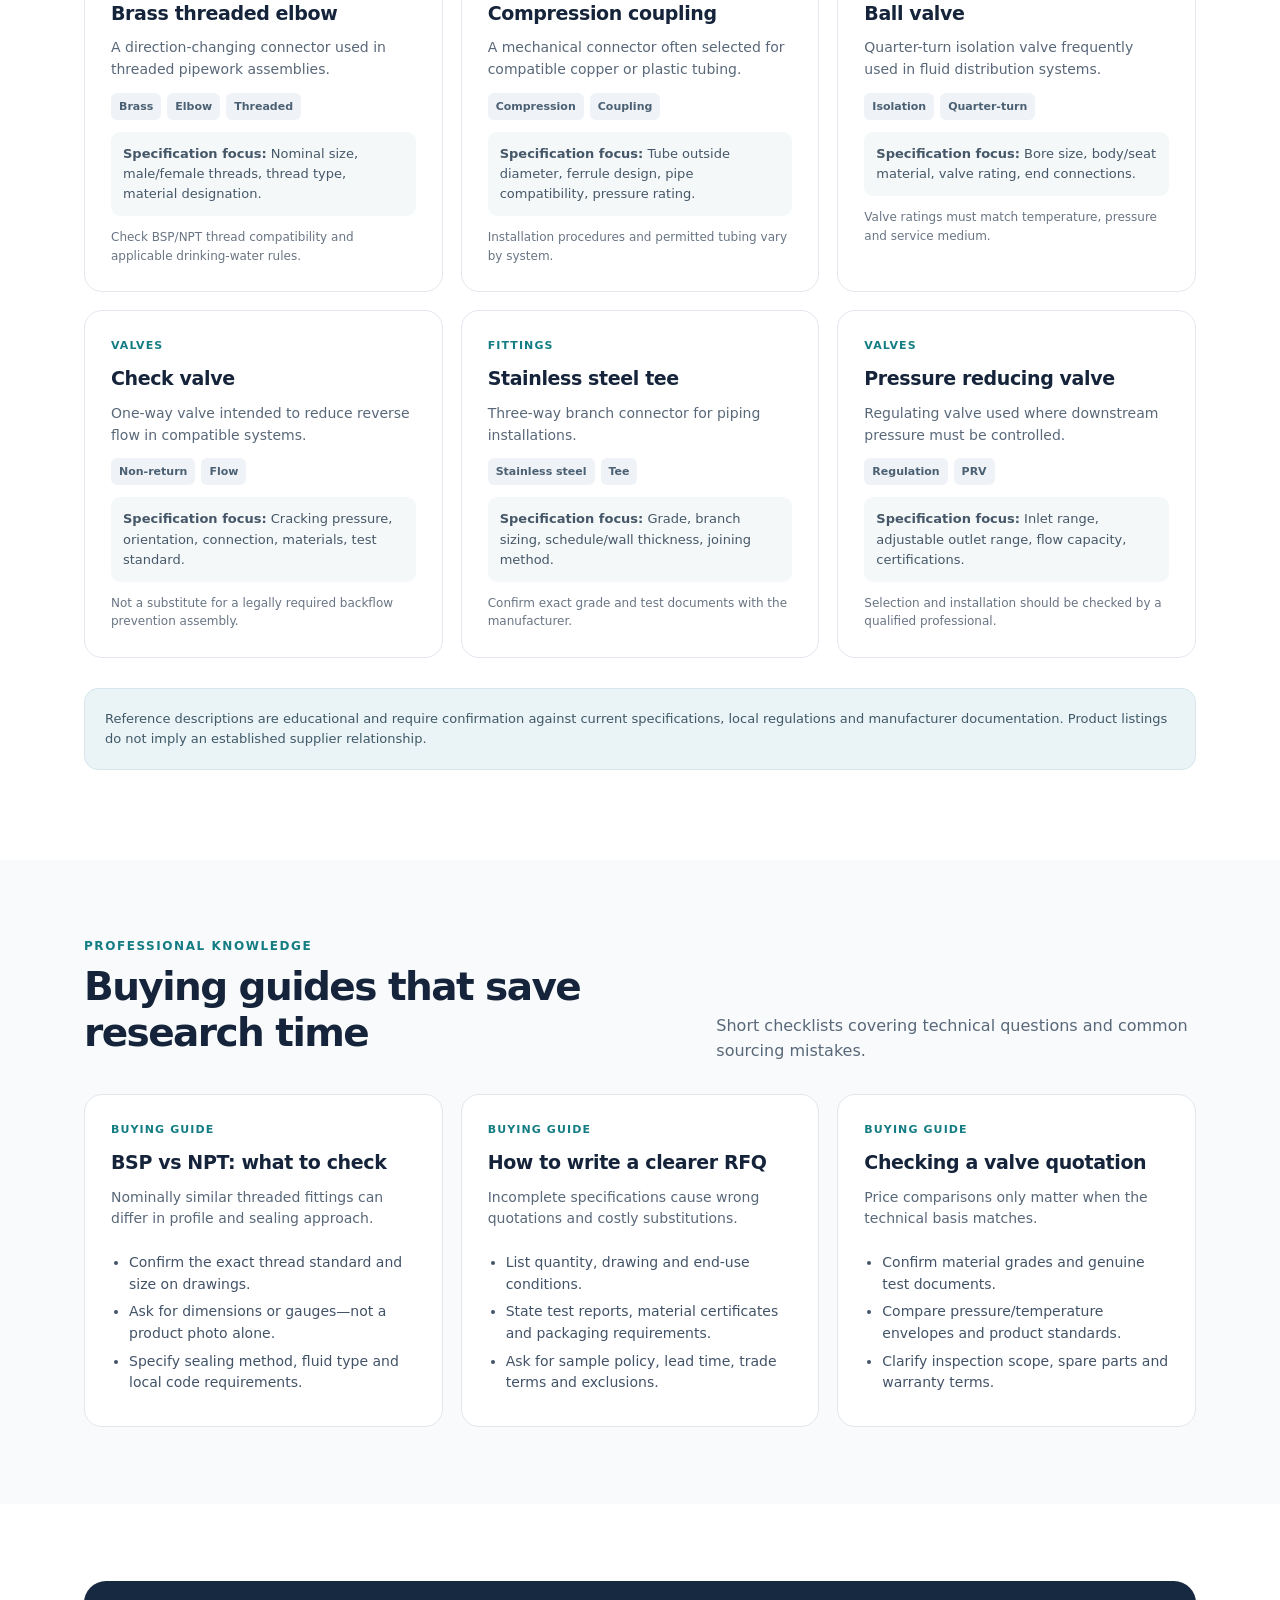
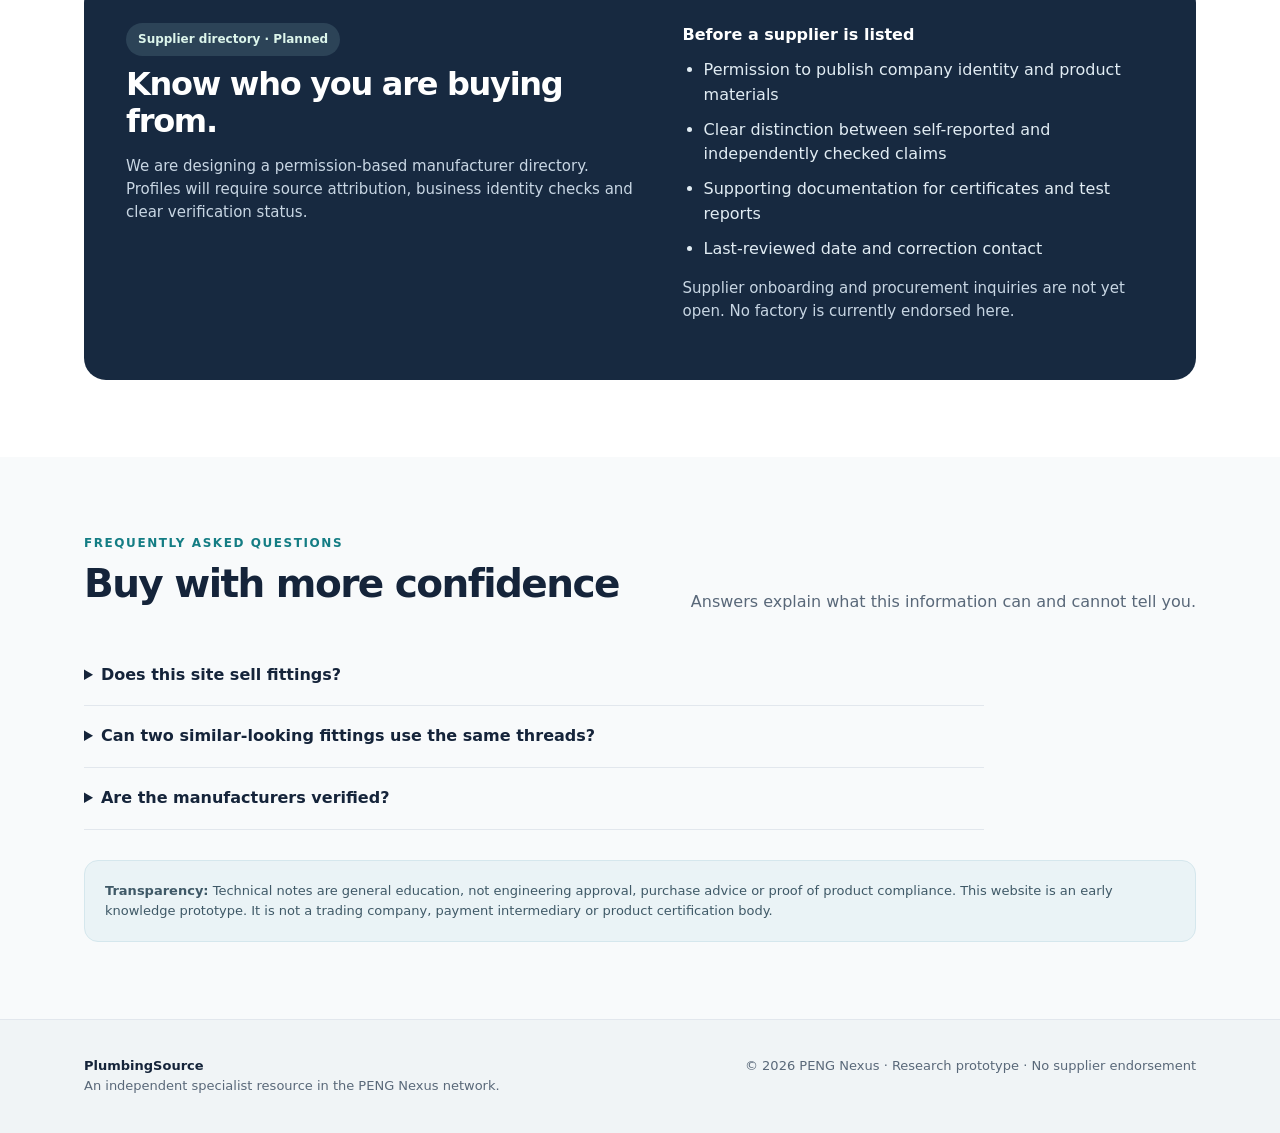
==== commit c1ddac52: "feat(sprint1): clarify plumbing-source buyer value proposition in public/index.html" ====
--- a/public/index.html
+++ b/public/index.html
@@ -6,7 +6,7 @@
 </head><body>
 <header><div class="container top"><a class="brand" href="#home" aria-label="PlumbingSource home"><span class="monogram">P/</span>PlumbingSource</a><nav class="nav" aria-label="Primary navigation"><a href="#categories">Explore</a><a href="#products">Products</a><a href="#guides">Guides</a><a href="#suppliers">Suppliers</a><a href="#about">About</a><button class="language-switch" id="language-switch" type="button" lang="zh-CN" aria-label="Switch to Chinese" hidden>中文</button></nav><span class="network">PENG Nexus Network</span></div></header>
 <main id="home">
-<section class="hero"><div class="container hero-inner"><div><div class="eyebrow">Plumbing &amp; piping procurement</div><h1>Make every fitting specification count.</h1><p class="lead">Understand valves, connectors and pipe fittings before you compare suppliers. Clear product references, practical checks and sourcing knowledge in one place.</p><div class="actions"><a class="btn btn-dark" href="#products">Explore products →</a><a class="btn btn-light" href="#guides">View buying guides</a></div></div><aside class="hero-note"><span class="note-tag">Independent knowledge project</span><h2>The right fitting starts with the right questions.</h2><p>Material, thread profile, working conditions and local compliance requirements matter more than a matching photo.</p><div class="stat-line"></div><strong>Our approach</strong><p>Learn the terminology. Compare specifications. Verify supplier claims before purchasing.</p></aside></div></section>
+<section class="hero"><div class="container hero-inner"><div><div class="eyebrow">Plumbing &amp; piping procurement</div><h1>Make every fitting specification count.</h1><p class="lead">For overseas importers and technical buyers: organize pipe-fitting requirements into a bilingual RFQ checklist before comparing manufacturers. Independent guidance only—no sales, supplier endorsement or product certification.</p><div class="actions"><a class="btn btn-dark" href="#products">Explore products →</a><a class="btn btn-light" href="#guides">View buying guides</a></div></div><aside class="hero-note"><span class="note-tag">Independent knowledge project</span><h2>The right fitting starts with the right questions.</h2><p>Material, thread profile, working conditions and local compliance requirements matter more than a matching photo.</p><div class="stat-line"></div><strong>Our approach</strong><p>Learn the terminology. Compare specifications. Verify supplier claims before purchasing.</p></aside></div></section>
 <section class="section" id="categories"><div class="container"><div class="section-heading"><div><div class="kicker">Explore the field</div><h2>Understand the essentials</h2></div><p>Practical concepts to help buyers ask better questions before requesting quotes.</p></div><div class="grid"><article class="card"><div class="topic-no">01</div><h3>Threads &amp; connections</h3><p>BSP, NPT, compression, press and push-fit systems are not universally interchangeable.</p></article><article class="card"><div class="topic-no">02</div><h3>Material selection</h3><p>Brass, copper, stainless steel and polymers require application-specific material checks.</p></article><article class="card"><div class="topic-no">03</div><h3>Pressure, temperature &amp; media</h3><p>Working conditions and approvals influence whether a valve or fitting is suitable.</p></article></div></div></section>
 <section class="section alt" id="products"><div class="container"><div class="section-heading"><div><div class="kicker">Product reference library</div><h2>Compare before you source</h2></div><p>Illustrative product types, not live inventory, prices or certified supplier offers.</p></div><div class="searchbox"><label for="product-search" aria-hidden="true">⌕</label><input id="product-search" type="search" placeholder="Search type, material, specification..." aria-label="Search product references"></div><div class="filters" role="group" aria-label="Filter products"><button class="chip" type="button" data-filter="all" aria-pressed="true">All products</button><button class="chip" type="button" data-filter="Fittings" aria-pressed="false">Fittings</button><button class="chip" type="button" data-filter="Valves" aria-pressed="false">Valves</button></div><div class="meta" id="result-count" role="status" aria-live="polite"></div><div class="grid" id="product-grid"><article class="card product-card" data-product data-category="Fittings" data-search="brass threaded elbow fittings a direction-changing connector used in threaded pipework assemblies. nominal size, male/female threads, thread type, material designation. brass elbow threaded"><div class="label">Fittings</div><h3>Brass threaded elbow</h3><p>A direction-changing connector used in threaded pipework assemblies.</p><div class="tags"><span class="tag">Brass</span><span class="tag">Elbow</span><span class="tag">Threaded</span></div><div class="spec"><strong>Specification focus:</strong> Nominal size, male/female threads, thread type, material designation.</div><small>Check BSP/NPT thread compatibility and applicable drinking-water rules.</small></article><article class="card product-card" data-product data-category="Fittings" data-search="compression coupling fittings a mechanical connector often selected for compatible copper or plastic tubing. tube outside diameter, ferrule design, pipe compatibility, pressure rating. compression coupling"><div class="label">Fittings</div><h3>Compression coupling</h3><p>A mechanical connector often selected for compatible copper or plastic tubing.</p><div class="tags"><span class="tag">Compression</span><span class="tag">Coupling</span></div><div class="spec"><strong>Specification focus:</strong> Tube outside diameter, ferrule design, pipe compatibility, pressure rating.</div><small>Installation procedures and permitted tubing vary by system.</small></article><article class="card product-card" data-product data-category="Valves" data-search="ball valve valves quarter-turn isolation valve frequently used in fluid distribution systems. bore size, body/seat material, valve rating, end connections. isolation quarter-turn"><div class="label">Valves</div><h3>Ball valve</h3><p>Quarter-turn isolation valve frequently used in fluid distribution systems.</p><div class="tags"><span class="tag">Isolation</span><span class="tag">Quarter-turn</span></div><div class="spec"><strong>Specification focus:</strong> Bore size, body/seat material, valve rating, end connections.</div><small>Valve ratings must match temperature, pressure and service medium.</small></article><article class="card product-card" data-product data-category="Valves" data-search="check valve valves one-way valve intended to reduce reverse flow in compatible systems. cracking pressure, orientation, connection, materials, test standard. non-return flow"><div class="label">Valves</div><h3>Check valve</h3><p>One-way valve intended to reduce reverse flow in compatible systems.</p><div class="tags"><span class="tag">Non-return</span><span class="tag">Flow</span></div><div class="spec"><strong>Specification focus:</strong> Cracking pressure, orientation, connection, materials, test standard.</div><small>Not a substitute for a legally required backflow prevention assembly.</small></article><article class="card product-card" data-product data-category="Fittings" data-search="stainless steel tee fittings three-way branch connector for piping installations. grade, branch sizing, schedule/wall thickness, joining method. stainless steel tee"><div class="label">Fittings</div><h3>Stainless steel tee</h3><p>Three-way branch connector for piping installations.</p><div class="tags"><span class="tag">Stainless steel</span><span class="tag">Tee</span></div><div class="spec"><strong>Specification focus:</strong> Grade, branch sizing, schedule/wall thickness, joining method.</div><small>Confirm exact grade and test documents with the manufacturer.</small></article><article class="card product-card" data-product data-category="Valves" data-search="pressure reducing valve valves regulating valve used where downstream pressure must be controlled. inlet range, adjustable outlet range, flow capacity, certifications. regulation prv"><div class="label">Valves</div><h3>Pressure reducing valve</h3><p>Regulating valve used where downstream pressure must be controlled.</p><div class="tags"><span class="tag">Regulation</span><span class="tag">PRV</span></div><div class="spec"><strong>Specification focus:</strong> Inlet range, adjustable outlet range, flow capacity, certifications.</div><small>Selection and installation should be checked by a qualified professional.</small></article></div><div class="empty" id="no-results" hidden>No matching product reference. Try a different keyword or category.</div><p class="notice">Reference descriptions are educational and require confirmation against current specifications, local regulations and manufacturer documentation. Product listings do not imply an established supplier relationship.</p></div></section>
 <section class="section" id="guides"><div class="container"><div class="section-heading"><div><div class="kicker">Professional knowledge</div><h2>Buying guides that save research time</h2></div><p>Short checklists covering technical questions and common sourcing mistakes.</p></div><div class="grid"><article class="card guide-card"><div class="label">Buying guide</div><h3>BSP vs NPT: what to check</h3><p>Nominally similar threaded fittings can differ in profile and sealing approach.</p><ul><li>Confirm the exact thread standard and size on drawings.</li><li>Ask for dimensions or gauges—not a product photo alone.</li><li>Specify sealing method, fluid type and local code requirements.</li></ul></article><article class="card guide-card"><div class="label">Buying guide</div><h3>How to write a clearer RFQ</h3><p>Incomplete specifications cause wrong quotations and costly substitutions.</p><ul><li>List quantity, drawing and end-use conditions.</li><li>State test reports, material certificates and packaging requirements.</li><li>Ask for sample policy, lead time, trade terms and exclusions.</li></ul></article><article class="card guide-card"><div class="label">Buying guide</div><h3>Checking a valve quotation</h3><p>Price comparisons only matter when the technical basis matches.</p><ul><li>Confirm material grades and genuine test documents.</li><li>Compare pressure/temperature envelopes and product standards.</li><li>Clarify inspection scope, spare parts and warranty terms.</li></ul></article></div></div></section>
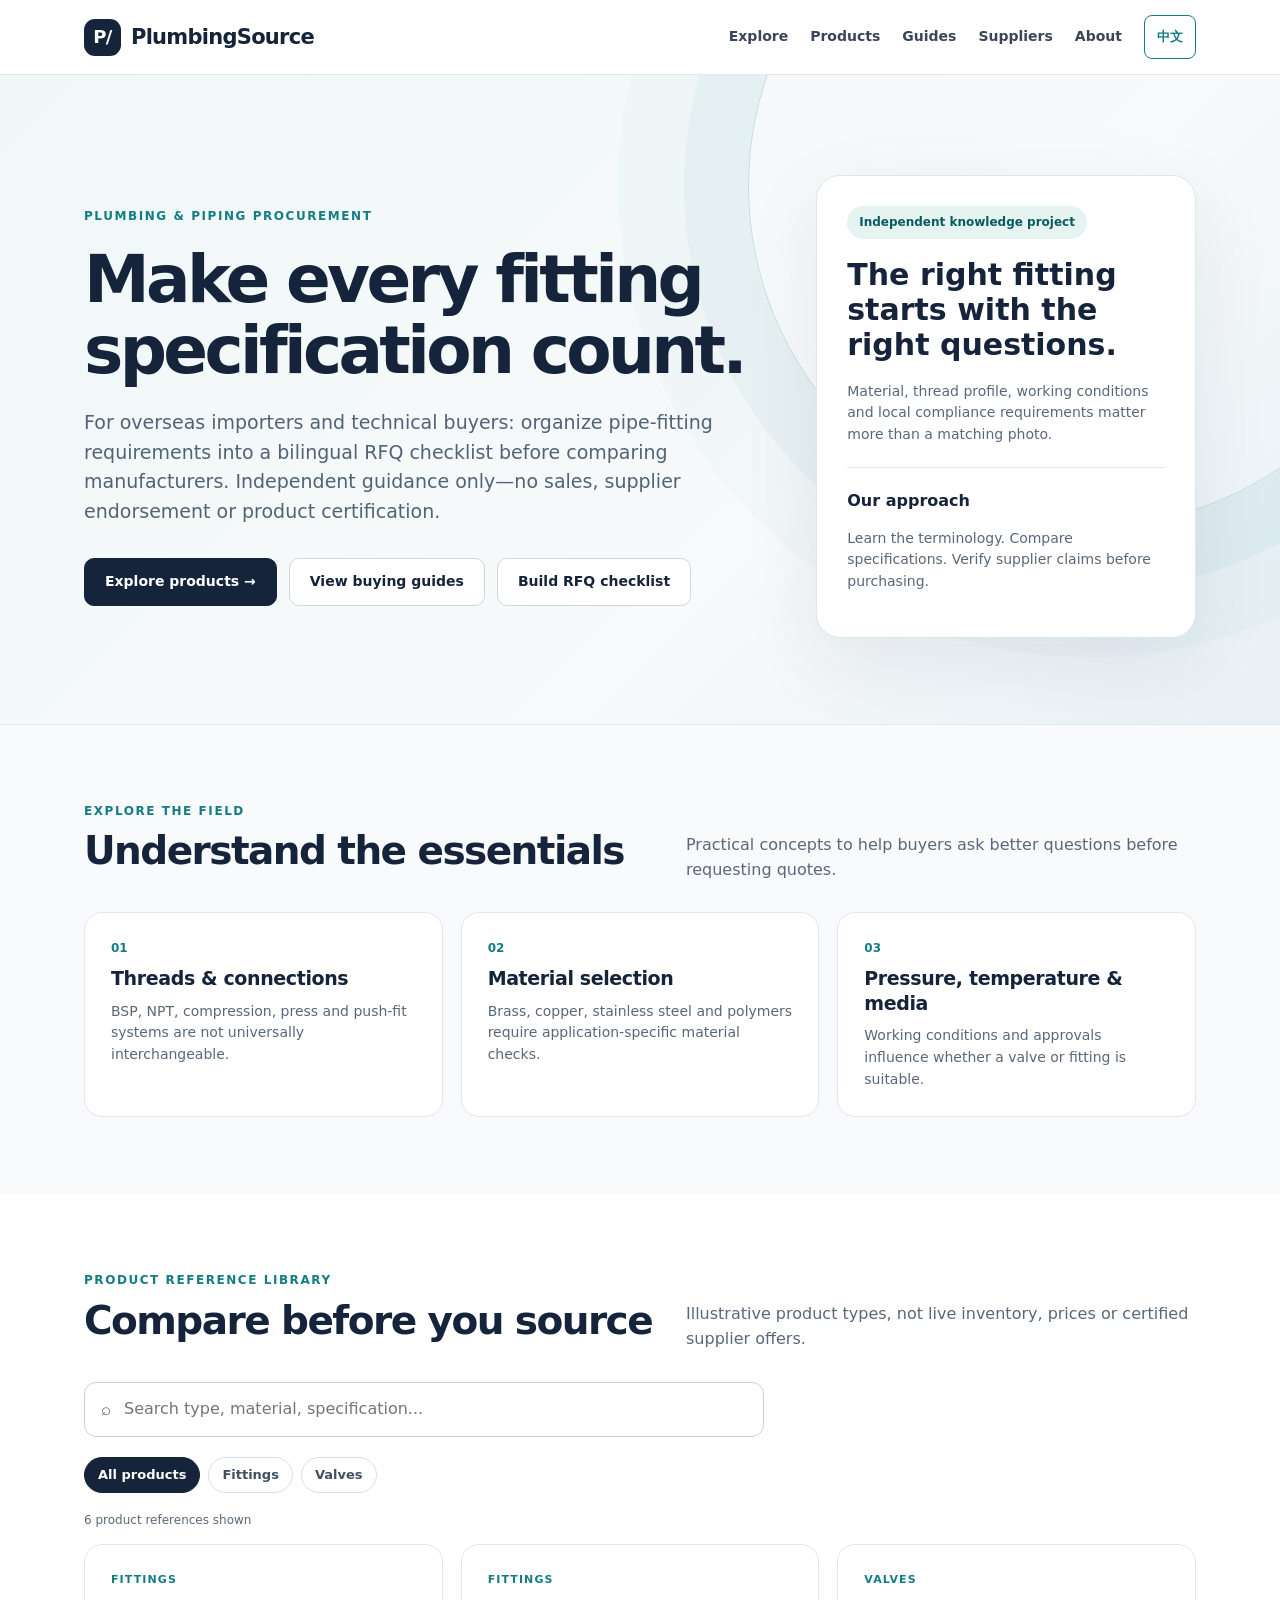
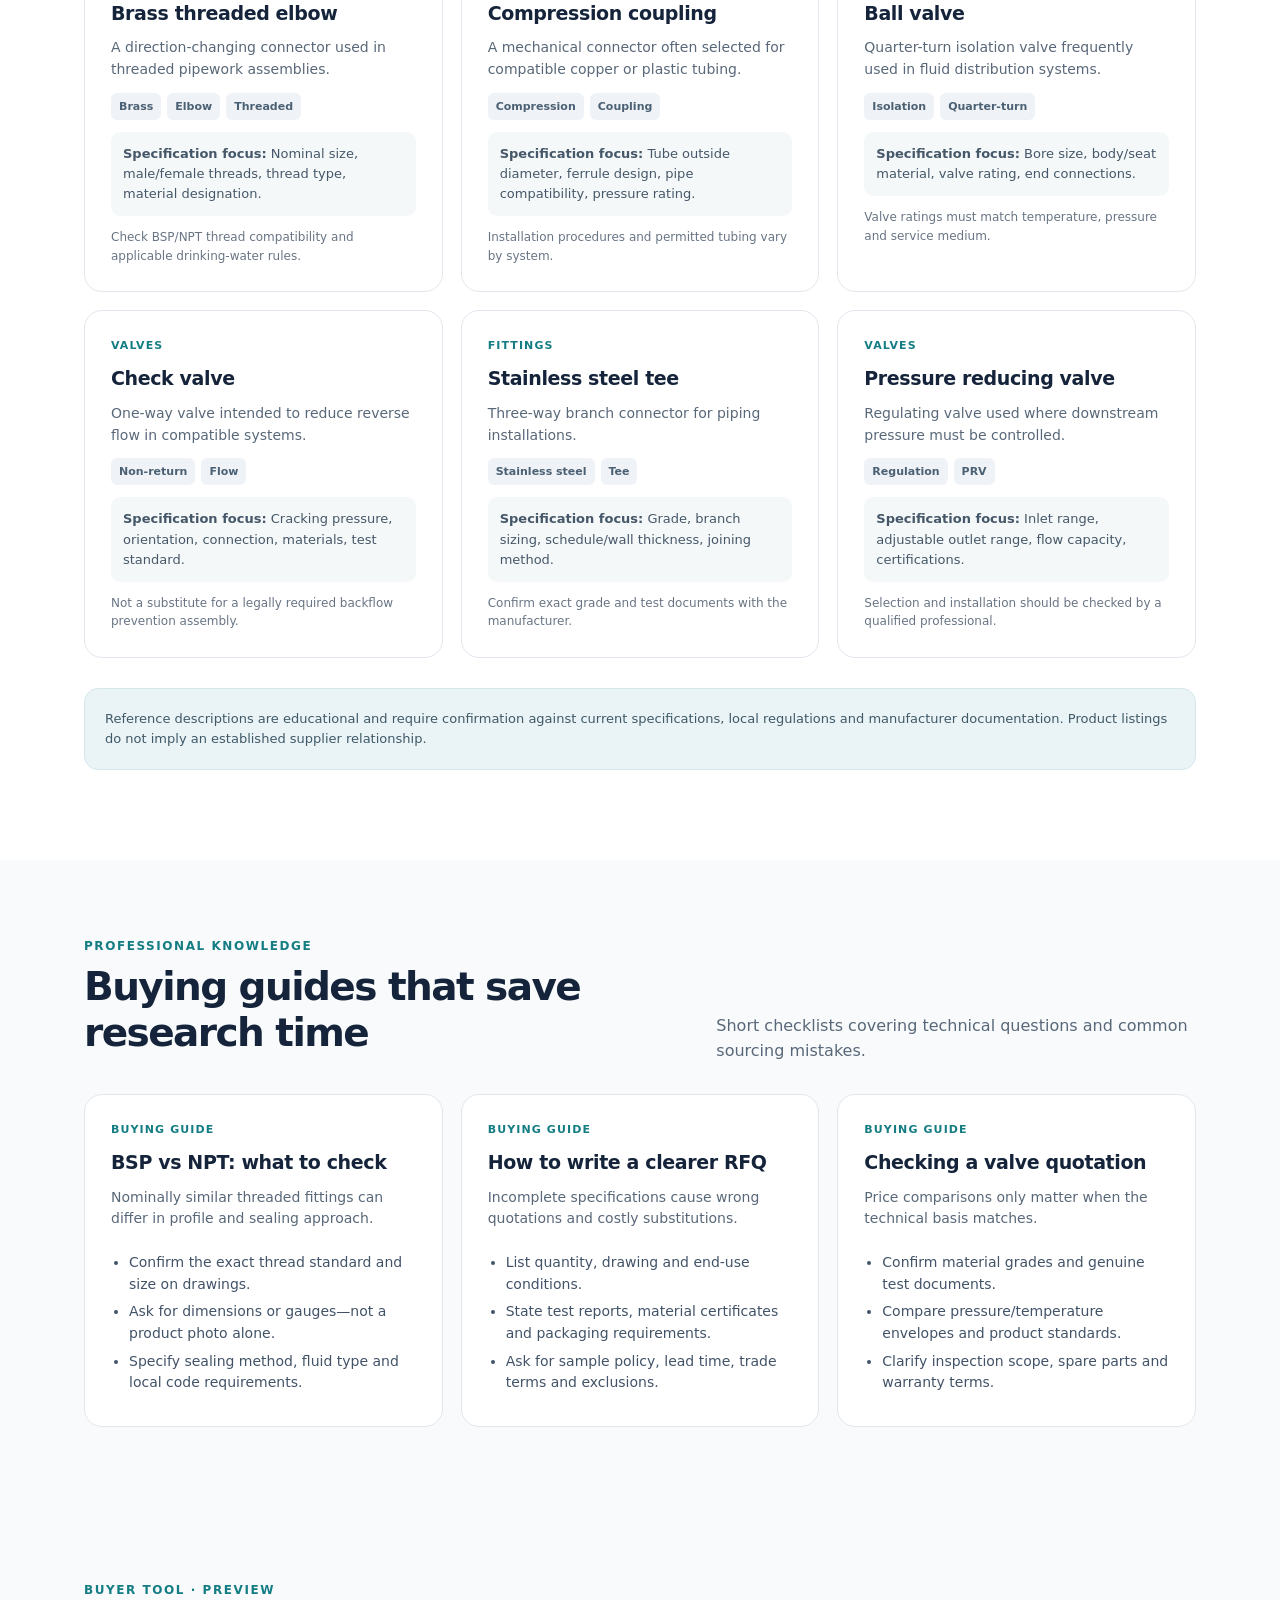
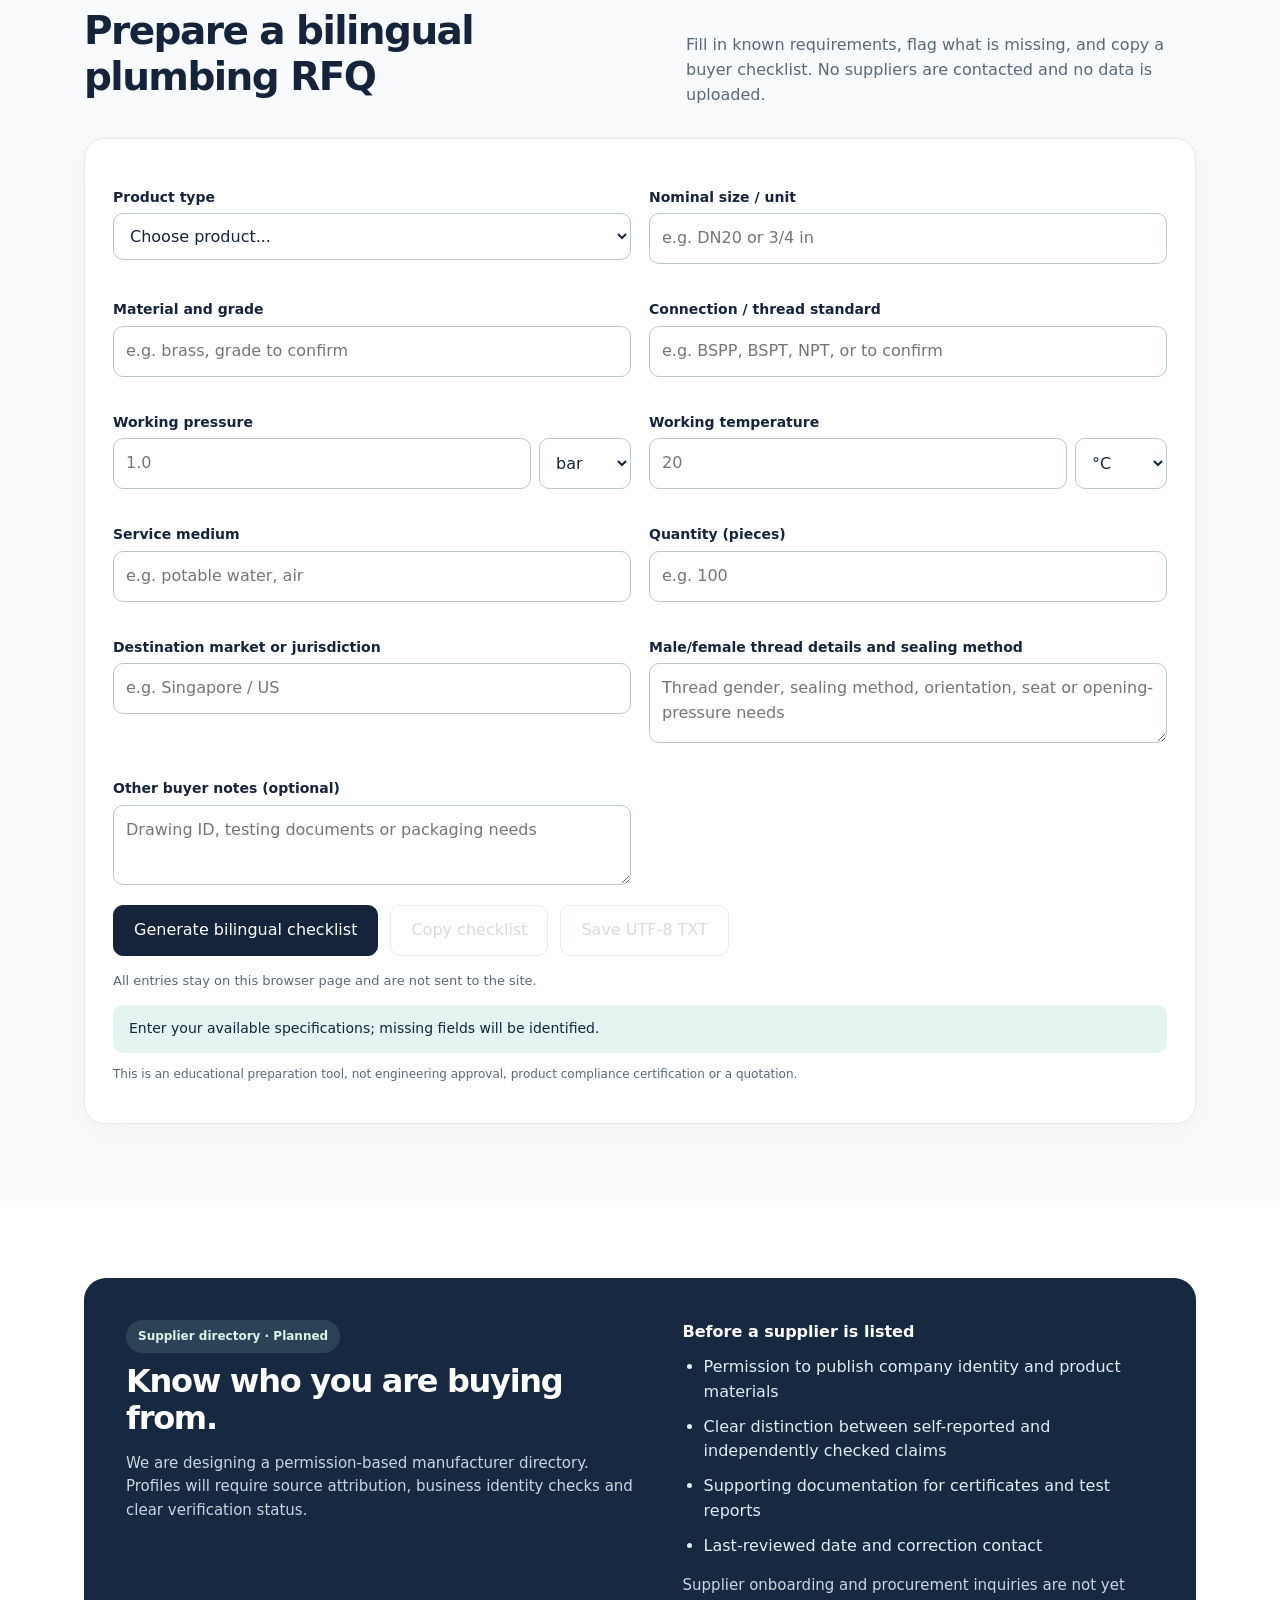
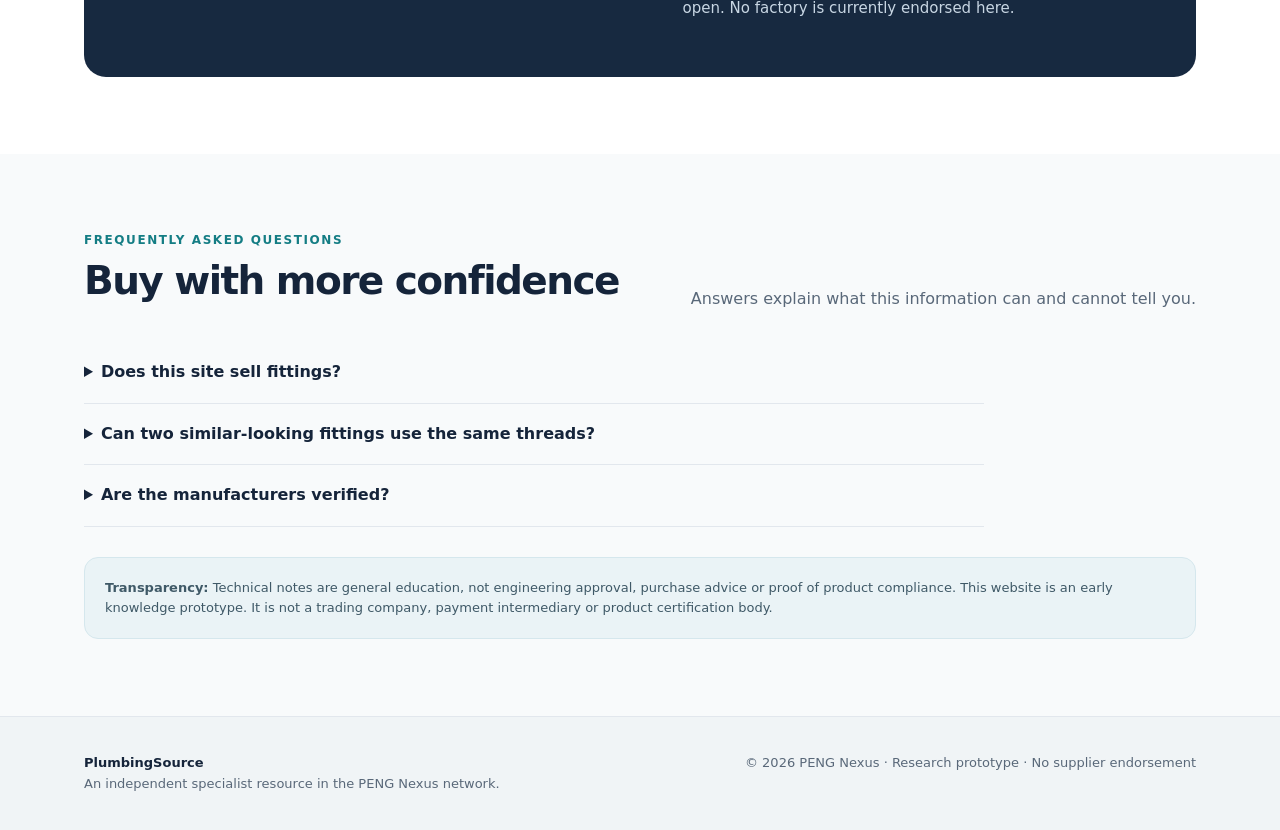
==== commit 1862fe46: "feat(sprint1): embed accessible bilingual RFQ form in PlumbingSource preview" ====
--- a/public/index.html
+++ b/public/index.html
@@ -2,15 +2,17 @@
 <html lang="en"><head><meta charset="utf-8"><meta name="viewport" content="width=device-width,initial-scale=1">
 <title>PlumbingSource | Plumbing fittings &amp; sourcing knowledge</title>
 <meta name="description" content="Independent plumbing fittings reference library, comparison checklists and supplier due diligence guidance for international buyers."><meta name="robots" content="noindex,nofollow">
-<meta name="color-scheme" content="light"><link rel="stylesheet" href="./styles.css">
+<meta name="color-scheme" content="light"><link rel="stylesheet" href="./styles.css"><link rel="stylesheet" href="./rfq-builder.css">
 </head><body>
 <header><div class="container top"><a class="brand" href="#home" aria-label="PlumbingSource home"><span class="monogram">P/</span>PlumbingSource</a><nav class="nav" aria-label="Primary navigation"><a href="#categories">Explore</a><a href="#products">Products</a><a href="#guides">Guides</a><a href="#suppliers">Suppliers</a><a href="#about">About</a><button class="language-switch" id="language-switch" type="button" lang="zh-CN" aria-label="Switch to Chinese" hidden>中文</button></nav><span class="network">PENG Nexus Network</span></div></header>
 <main id="home">
-<section class="hero"><div class="container hero-inner"><div><div class="eyebrow">Plumbing &amp; piping procurement</div><h1>Make every fitting specification count.</h1><p class="lead">For overseas importers and technical buyers: organize pipe-fitting requirements into a bilingual RFQ checklist before comparing manufacturers. Independent guidance only—no sales, supplier endorsement or product certification.</p><div class="actions"><a class="btn btn-dark" href="#products">Explore products →</a><a class="btn btn-light" href="#guides">View buying guides</a></div></div><aside class="hero-note"><span class="note-tag">Independent knowledge project</span><h2>The right fitting starts with the right questions.</h2><p>Material, thread profile, working conditions and local compliance requirements matter more than a matching photo.</p><div class="stat-line"></div><strong>Our approach</strong><p>Learn the terminology. Compare specifications. Verify supplier claims before purchasing.</p></aside></div></section>
+<section class="hero"><div class="container hero-inner"><div><div class="eyebrow">Plumbing &amp; piping procurement</div><h1>Make every fitting specification count.</h1><p class="lead">For overseas importers and technical buyers: organize pipe-fitting requirements into a bilingual RFQ checklist before comparing manufacturers. Independent guidance only—no sales, supplier endorsement or product certification.</p><div class="actions"><a class="btn btn-dark" href="#products">Explore products →</a><a class="btn btn-light" href="#guides">View buying guides</a><a class="btn btn-light" href="#rfq-builder">Build RFQ checklist</a></div></div><aside class="hero-note"><span class="note-tag">Independent knowledge project</span><h2>The right fitting starts with the right questions.</h2><p>Material, thread profile, working conditions and local compliance requirements matter more than a matching photo.</p><div class="stat-line"></div><strong>Our approach</strong><p>Learn the terminology. Compare specifications. Verify supplier claims before purchasing.</p></aside></div></section>
 <section class="section" id="categories"><div class="container"><div class="section-heading"><div><div class="kicker">Explore the field</div><h2>Understand the essentials</h2></div><p>Practical concepts to help buyers ask better questions before requesting quotes.</p></div><div class="grid"><article class="card"><div class="topic-no">01</div><h3>Threads &amp; connections</h3><p>BSP, NPT, compression, press and push-fit systems are not universally interchangeable.</p></article><article class="card"><div class="topic-no">02</div><h3>Material selection</h3><p>Brass, copper, stainless steel and polymers require application-specific material checks.</p></article><article class="card"><div class="topic-no">03</div><h3>Pressure, temperature &amp; media</h3><p>Working conditions and approvals influence whether a valve or fitting is suitable.</p></article></div></div></section>
 <section class="section alt" id="products"><div class="container"><div class="section-heading"><div><div class="kicker">Product reference library</div><h2>Compare before you source</h2></div><p>Illustrative product types, not live inventory, prices or certified supplier offers.</p></div><div class="searchbox"><label for="product-search" aria-hidden="true">⌕</label><input id="product-search" type="search" placeholder="Search type, material, specification..." aria-label="Search product references"></div><div class="filters" role="group" aria-label="Filter products"><button class="chip" type="button" data-filter="all" aria-pressed="true">All products</button><button class="chip" type="button" data-filter="Fittings" aria-pressed="false">Fittings</button><button class="chip" type="button" data-filter="Valves" aria-pressed="false">Valves</button></div><div class="meta" id="result-count" role="status" aria-live="polite"></div><div class="grid" id="product-grid"><article class="card product-card" data-product data-category="Fittings" data-search="brass threaded elbow fittings a direction-changing connector used in threaded pipework assemblies. nominal size, male/female threads, thread type, material designation. brass elbow threaded"><div class="label">Fittings</div><h3>Brass threaded elbow</h3><p>A direction-changing connector used in threaded pipework assemblies.</p><div class="tags"><span class="tag">Brass</span><span class="tag">Elbow</span><span class="tag">Threaded</span></div><div class="spec"><strong>Specification focus:</strong> Nominal size, male/female threads, thread type, material designation.</div><small>Check BSP/NPT thread compatibility and applicable drinking-water rules.</small></article><article class="card product-card" data-product data-category="Fittings" data-search="compression coupling fittings a mechanical connector often selected for compatible copper or plastic tubing. tube outside diameter, ferrule design, pipe compatibility, pressure rating. compression coupling"><div class="label">Fittings</div><h3>Compression coupling</h3><p>A mechanical connector often selected for compatible copper or plastic tubing.</p><div class="tags"><span class="tag">Compression</span><span class="tag">Coupling</span></div><div class="spec"><strong>Specification focus:</strong> Tube outside diameter, ferrule design, pipe compatibility, pressure rating.</div><small>Installation procedures and permitted tubing vary by system.</small></article><article class="card product-card" data-product data-category="Valves" data-search="ball valve valves quarter-turn isolation valve frequently used in fluid distribution systems. bore size, body/seat material, valve rating, end connections. isolation quarter-turn"><div class="label">Valves</div><h3>Ball valve</h3><p>Quarter-turn isolation valve frequently used in fluid distribution systems.</p><div class="tags"><span class="tag">Isolation</span><span class="tag">Quarter-turn</span></div><div class="spec"><strong>Specification focus:</strong> Bore size, body/seat material, valve rating, end connections.</div><small>Valve ratings must match temperature, pressure and service medium.</small></article><article class="card product-card" data-product data-category="Valves" data-search="check valve valves one-way valve intended to reduce reverse flow in compatible systems. cracking pressure, orientation, connection, materials, test standard. non-return flow"><div class="label">Valves</div><h3>Check valve</h3><p>One-way valve intended to reduce reverse flow in compatible systems.</p><div class="tags"><span class="tag">Non-return</span><span class="tag">Flow</span></div><div class="spec"><strong>Specification focus:</strong> Cracking pressure, orientation, connection, materials, test standard.</div><small>Not a substitute for a legally required backflow prevention assembly.</small></article><article class="card product-card" data-product data-category="Fittings" data-search="stainless steel tee fittings three-way branch connector for piping installations. grade, branch sizing, schedule/wall thickness, joining method. stainless steel tee"><div class="label">Fittings</div><h3>Stainless steel tee</h3><p>Three-way branch connector for piping installations.</p><div class="tags"><span class="tag">Stainless steel</span><span class="tag">Tee</span></div><div class="spec"><strong>Specification focus:</strong> Grade, branch sizing, schedule/wall thickness, joining method.</div><small>Confirm exact grade and test documents with the manufacturer.</small></article><article class="card product-card" data-product data-category="Valves" data-search="pressure reducing valve valves regulating valve used where downstream pressure must be controlled. inlet range, adjustable outlet range, flow capacity, certifications. regulation prv"><div class="label">Valves</div><h3>Pressure reducing valve</h3><p>Regulating valve used where downstream pressure must be controlled.</p><div class="tags"><span class="tag">Regulation</span><span class="tag">PRV</span></div><div class="spec"><strong>Specification focus:</strong> Inlet range, adjustable outlet range, flow capacity, certifications.</div><small>Selection and installation should be checked by a qualified professional.</small></article></div><div class="empty" id="no-results" hidden>No matching product reference. Try a different keyword or category.</div><p class="notice">Reference descriptions are educational and require confirmation against current specifications, local regulations and manufacturer documentation. Product listings do not imply an established supplier relationship.</p></div></section>
 <section class="section" id="guides"><div class="container"><div class="section-heading"><div><div class="kicker">Professional knowledge</div><h2>Buying guides that save research time</h2></div><p>Short checklists covering technical questions and common sourcing mistakes.</p></div><div class="grid"><article class="card guide-card"><div class="label">Buying guide</div><h3>BSP vs NPT: what to check</h3><p>Nominally similar threaded fittings can differ in profile and sealing approach.</p><ul><li>Confirm the exact thread standard and size on drawings.</li><li>Ask for dimensions or gauges—not a product photo alone.</li><li>Specify sealing method, fluid type and local code requirements.</li></ul></article><article class="card guide-card"><div class="label">Buying guide</div><h3>How to write a clearer RFQ</h3><p>Incomplete specifications cause wrong quotations and costly substitutions.</p><ul><li>List quantity, drawing and end-use conditions.</li><li>State test reports, material certificates and packaging requirements.</li><li>Ask for sample policy, lead time, trade terms and exclusions.</li></ul></article><article class="card guide-card"><div class="label">Buying guide</div><h3>Checking a valve quotation</h3><p>Price comparisons only matter when the technical basis matches.</p><ul><li>Confirm material grades and genuine test documents.</li><li>Compare pressure/temperature envelopes and product standards.</li><li>Clarify inspection scope, spare parts and warranty terms.</li></ul></article></div></div></section>
+
+<section class="section" id="rfq-builder" aria-labelledby="rfq-heading"><div class="container"><div class="section-heading"><div><div class="kicker" data-en="Buyer tool · Preview" data-zh="采购工具 · 预览版">Buyer tool · Preview</div><h2 id="rfq-heading" data-en="Prepare a bilingual plumbing RFQ" data-zh="制作中英文水暖询价清单">Prepare a bilingual plumbing RFQ</h2></div><p data-en="Fill in known requirements, flag what is missing, and copy a buyer checklist. No suppliers are contacted and no data is uploaded." data-zh="填写已知条件，标记待核实规格，复制采购核对清单。不联系供应商，也不上传数据。">Fill in known requirements, flag what is missing, and copy a buyer checklist. No suppliers are contacted and no data is uploaded.</p></div><div class="rfq-panel"><form id="rfq-form" novalidate><div class="rfq-grid"><div class="rfq-field"><label for="rfq-product" data-en="Product type" data-zh="产品类型">Product type</label><select id="rfq-product" name="product"><option value="" data-en="Choose product..." data-zh="选择产品……">Choose product...</option><option value="elbow" data-en="Brass threaded elbow" data-zh="黄铜螺纹弯头">Brass threaded elbow</option><option value="ball" data-en="Ball valve" data-zh="球阀">Ball valve</option><option value="check" data-en="Check valve" data-zh="止回阀">Check valve</option></select><small class="rfq-error" data-error-for="product"></small></div><div class="rfq-field"><label for="rfq-size" data-en="Nominal size / unit" data-zh="公称尺寸及单位">Nominal size / unit</label><input id="rfq-size" name="size" type="text"  placeholder="e.g. DN20 or 3/4 in"><small class="rfq-error" data-error-for="size"></small></div><div class="rfq-field"><label for="rfq-material" data-en="Material and grade" data-zh="材料及牌号">Material and grade</label><input id="rfq-material" name="material" type="text"  placeholder="e.g. brass, grade to confirm"><small class="rfq-error" data-error-for="material"></small></div><div class="rfq-field"><label for="rfq-connection" data-en="Connection / thread standard" data-zh="接口与螺纹标准">Connection / thread standard</label><input id="rfq-connection" name="connection" type="text"  placeholder="e.g. BSPP, BSPT, NPT, or to confirm"><small class="rfq-error" data-error-for="connection"></small></div><div class="rfq-field"><label for="rfq-pressure" data-en="Working pressure" data-zh="工作压力">Working pressure</label><div style="display:grid;grid-template-columns:minmax(0,1fr) 92px;gap:8px"><input id="rfq-pressure" name="pressure" inputmode="decimal" type="text" placeholder="1.0"><select name="pressureUnit" aria-label="Pressure unit" ><option value="bar">bar</option><option value="MPa">MPa</option><option value="psi">psi</option></select></div><small class="rfq-error" data-error-for="pressure"></small></div><div class="rfq-field"><label for="rfq-temperature" data-en="Working temperature" data-zh="工作温度">Working temperature</label><div style="display:grid;grid-template-columns:minmax(0,1fr) 92px;gap:8px"><input id="rfq-temperature" name="temperature" inputmode="decimal" type="text" placeholder="20"><select name="temperatureUnit" aria-label="Temperature unit" ><option value="°C">°C</option><option value="°F">°F</option></select></div><small class="rfq-error" data-error-for="temperature"></small></div><div class="rfq-field"><label for="rfq-medium" data-en="Service medium" data-zh="使用介质">Service medium</label><input id="rfq-medium" name="medium" type="text"  placeholder="e.g. potable water, air"><small class="rfq-error" data-error-for="medium"></small></div><div class="rfq-field"><label for="rfq-quantity" data-en="Quantity (pieces)" data-zh="数量（件）">Quantity (pieces)</label><input id="rfq-quantity" name="quantity" type="text" inputmode="numeric" placeholder="e.g. 100"><small class="rfq-error" data-error-for="quantity"></small></div><div class="rfq-field"><label for="rfq-market" data-en="Destination market or jurisdiction" data-zh="目标市场或管辖地区">Destination market or jurisdiction</label><input id="rfq-market" name="market" type="text"  placeholder="e.g. Singapore / US"><small class="rfq-error" data-error-for="market"></small></div><div class="rfq-field"><label for="rfq-extra" data-en="Connection details / sealing method" data-zh="接口细节及密封方式">Connection details / sealing method</label><textarea id="rfq-extra" name="extra" placeholder="Thread gender, sealing method, orientation, seat or opening-pressure needs"></textarea><small class="rfq-error" data-error-for="extra"></small></div><div class="rfq-field"><label for="rfq-notes" data-en="Other buyer notes (optional)" data-zh="其他采购备注（选填）">Other buyer notes (optional)</label><textarea id="rfq-notes" name="notes" placeholder="Drawing ID, testing documents or packaging needs"></textarea></div></div><div class="rfq-actions"><button type="submit" class="btn btn-dark" id="rfq-generate" data-en="Generate bilingual checklist" data-zh="生成中英文核对清单">Generate bilingual checklist</button><button type="button" class="btn btn-light" id="rfq-copy" disabled data-en="Copy checklist" data-zh="复制核对清单">Copy checklist</button><button type="button" class="btn btn-light" id="rfq-save" disabled data-en="Save UTF-8 TXT" data-zh="下载 UTF-8 文本">Save UTF-8 TXT</button></div><p id="rfq-status" class="rfq-status" role="status" aria-live="polite"></p><div id="rfq-missing" role="status" aria-live="polite" data-en="Enter your available specifications; missing fields will be identified." data-zh="填写已知规格，生成后将标记缺失字段。">Enter your available specifications; missing fields will be identified.</div><pre id="rfq-output" tabindex="-1" hidden aria-label="Bilingual RFQ checklist"></pre><p class="rfq-hint" data-en="This is an educational preparation tool, not engineering approval, product compliance certification or a quotation." data-zh="本工具仅用于采购前整理，不代表工程批准、产品合规认证或实际报价。">This is an educational preparation tool, not engineering approval, product compliance certification or a quotation.</p></form></div></div></section>
 <section class="section alt" id="suppliers"><div class="container"><div class="supplier-box"><div><span class="note-tag">Supplier directory · Planned</span><h3>Know who you are buying from.</h3><p>We are designing a permission-based manufacturer directory. Profiles will require source attribution, business identity checks and clear verification status.</p></div><div><strong>Before a supplier is listed</strong><ul><li>Permission to publish company identity and product materials</li><li>Clear distinction between self-reported and independently checked claims</li><li>Supporting documentation for certificates and test reports</li><li>Last-reviewed date and correction contact</li></ul><p>Supplier onboarding and procurement inquiries are not yet open. No factory is currently endorsed here.</p></div></div></div></section>
 <section class="section" id="about"><div class="container"><div class="section-heading"><div><div class="kicker">Frequently asked questions</div><h2>Buy with more confidence</h2></div><p>Answers explain what this information can and cannot tell you.</p></div><div class="faq"><details><summary>Does this site sell fittings?</summary><p>No. This is an educational reference prototype; there is no checkout or live supplier quotation service.</p></details><details><summary>Can two similar-looking fittings use the same threads?</summary><p>Not necessarily. Thread geometry and applicable sealing methods can differ. Confirm by standard and drawing rather than appearance.</p></details><details><summary>Are the manufacturers verified?</summary><p>No manufacturer profiles have been published. Future listings will distinguish public records, supplier declarations and independently reviewed documents.</p></details></div><div class="notice"><strong>Transparency:</strong> Technical notes are general education, not engineering approval, purchase advice or proof of product compliance. This website is an early knowledge prototype. It is not a trading company, payment intermediary or product certification body.</div></div></section>
-</main><footer><div class="container footer-inner"><div><strong>PlumbingSource</strong><div>An independent specialist resource in the PENG Nexus network.</div></div><div>© 2026 PENG Nexus · Research prototype · No supplier endorsement</div></div></footer><script src="./app.js" defer></script>
+</main><footer><div class="container footer-inner"><div><strong>PlumbingSource</strong><div>An independent specialist resource in the PENG Nexus network.</div></div><div>© 2026 PENG Nexus · Research prototype · No supplier endorsement</div></div></footer><script src="./app.js" defer></script><script src="./rfq-builder.js" defer></script>
 </body></html>
--- a/public/rfq-builder.css
+++ b/public/rfq-builder.css
@@ -0,0 +1,17 @@
+/* PlumbingSource RFQ: layout scoped to avoid shared template changes */
+#rfq-builder .rfq-panel{background:#fff;border:1px solid var(--line);border-radius:20px;padding:28px;box-shadow:0 8px 35px rgba(21,36,58,.04)}
+#rfq-builder .rfq-grid{display:grid;grid-template-columns:repeat(2,minmax(0,1fr));gap:18px;margin:20px 0}
+#rfq-builder .rfq-field{display:flex;flex-direction:column;min-width:0;gap:5px}
+#rfq-builder .rfq-field label{font-size:14px;font-weight:700}
+#rfq-builder .rfq-field input,#rfq-builder .rfq-field select,#rfq-builder .rfq-field textarea{width:100%;min-width:0;padding:12px;border:1px solid #b9c7d0;border-radius:10px;background:#fff;color:var(--ink);font:inherit}
+#rfq-builder .rfq-field textarea{min-height:80px;resize:vertical}
+#rfq-builder .rfq-field [aria-invalid="true"]{border-color:#b42318;outline-offset:2px}
+#rfq-builder .rfq-error{min-height:1em;color:#a61b19;font-size:12px}
+#rfq-builder .rfq-hint{color:var(--muted);font-size:12px}
+#rfq-builder .rfq-actions{display:flex;flex-wrap:wrap;align-items:center;gap:12px;margin:15px 0}
+#rfq-builder button{font:inherit}
+#rfq-builder button[disabled]{opacity:.5;cursor:not-allowed}
+#rfq-builder .rfq-status{font-size:13px;color:var(--muted);overflow-wrap:anywhere}
+#rfq-builder #rfq-missing{margin-top:14px;padding:13px 16px;background:var(--accent-soft);border-radius:10px;font-size:14px;overflow-wrap:anywhere}
+#rfq-builder #rfq-output{white-space:pre-wrap;overflow-wrap:anywhere;background:#f2f6f7;padding:18px;border-radius:12px;border:1px solid var(--line);font:13px/1.6 ui-monospace,Consolas,monospace;max-width:100%;margin-top:12px}
+@media(max-width:600px){#rfq-builder .rfq-panel{padding:17px}#rfq-builder .rfq-grid{grid-template-columns:1fr;gap:12px}#rfq-builder .rfq-actions .btn{width:100%}}
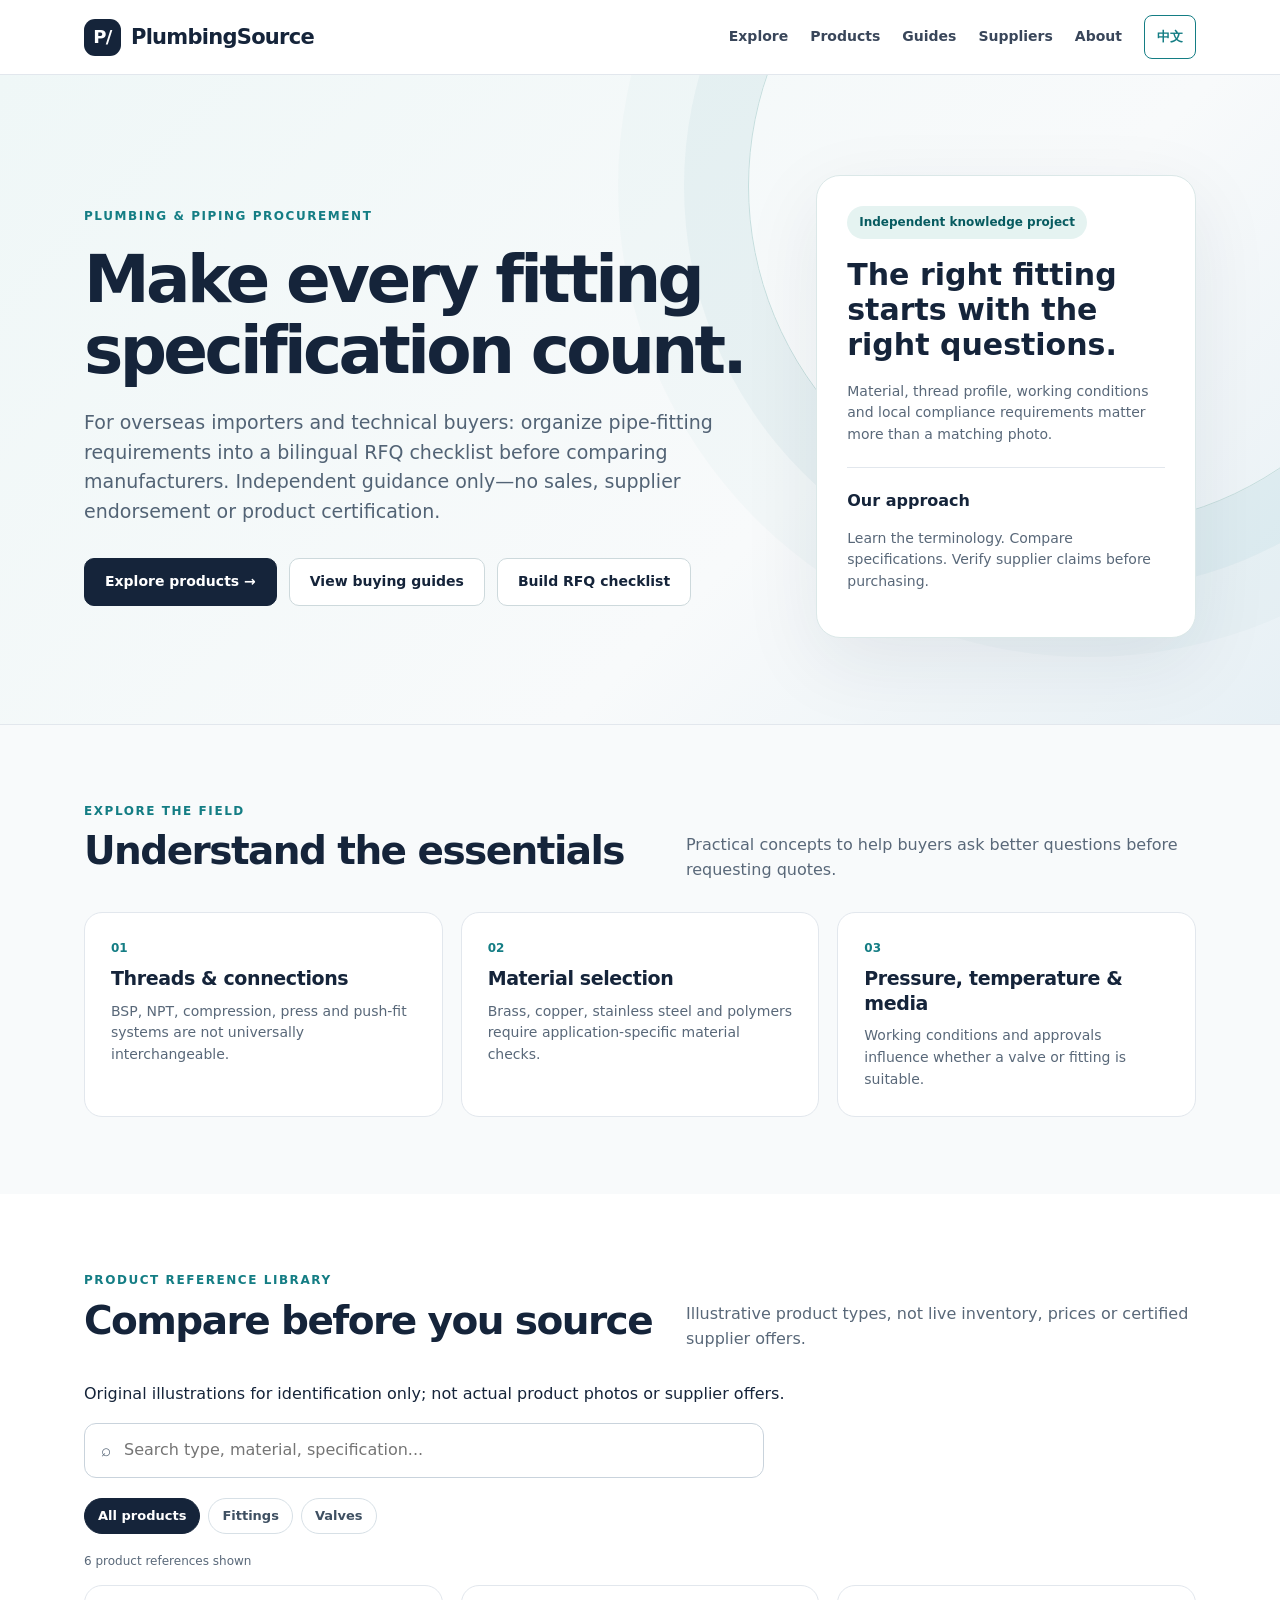
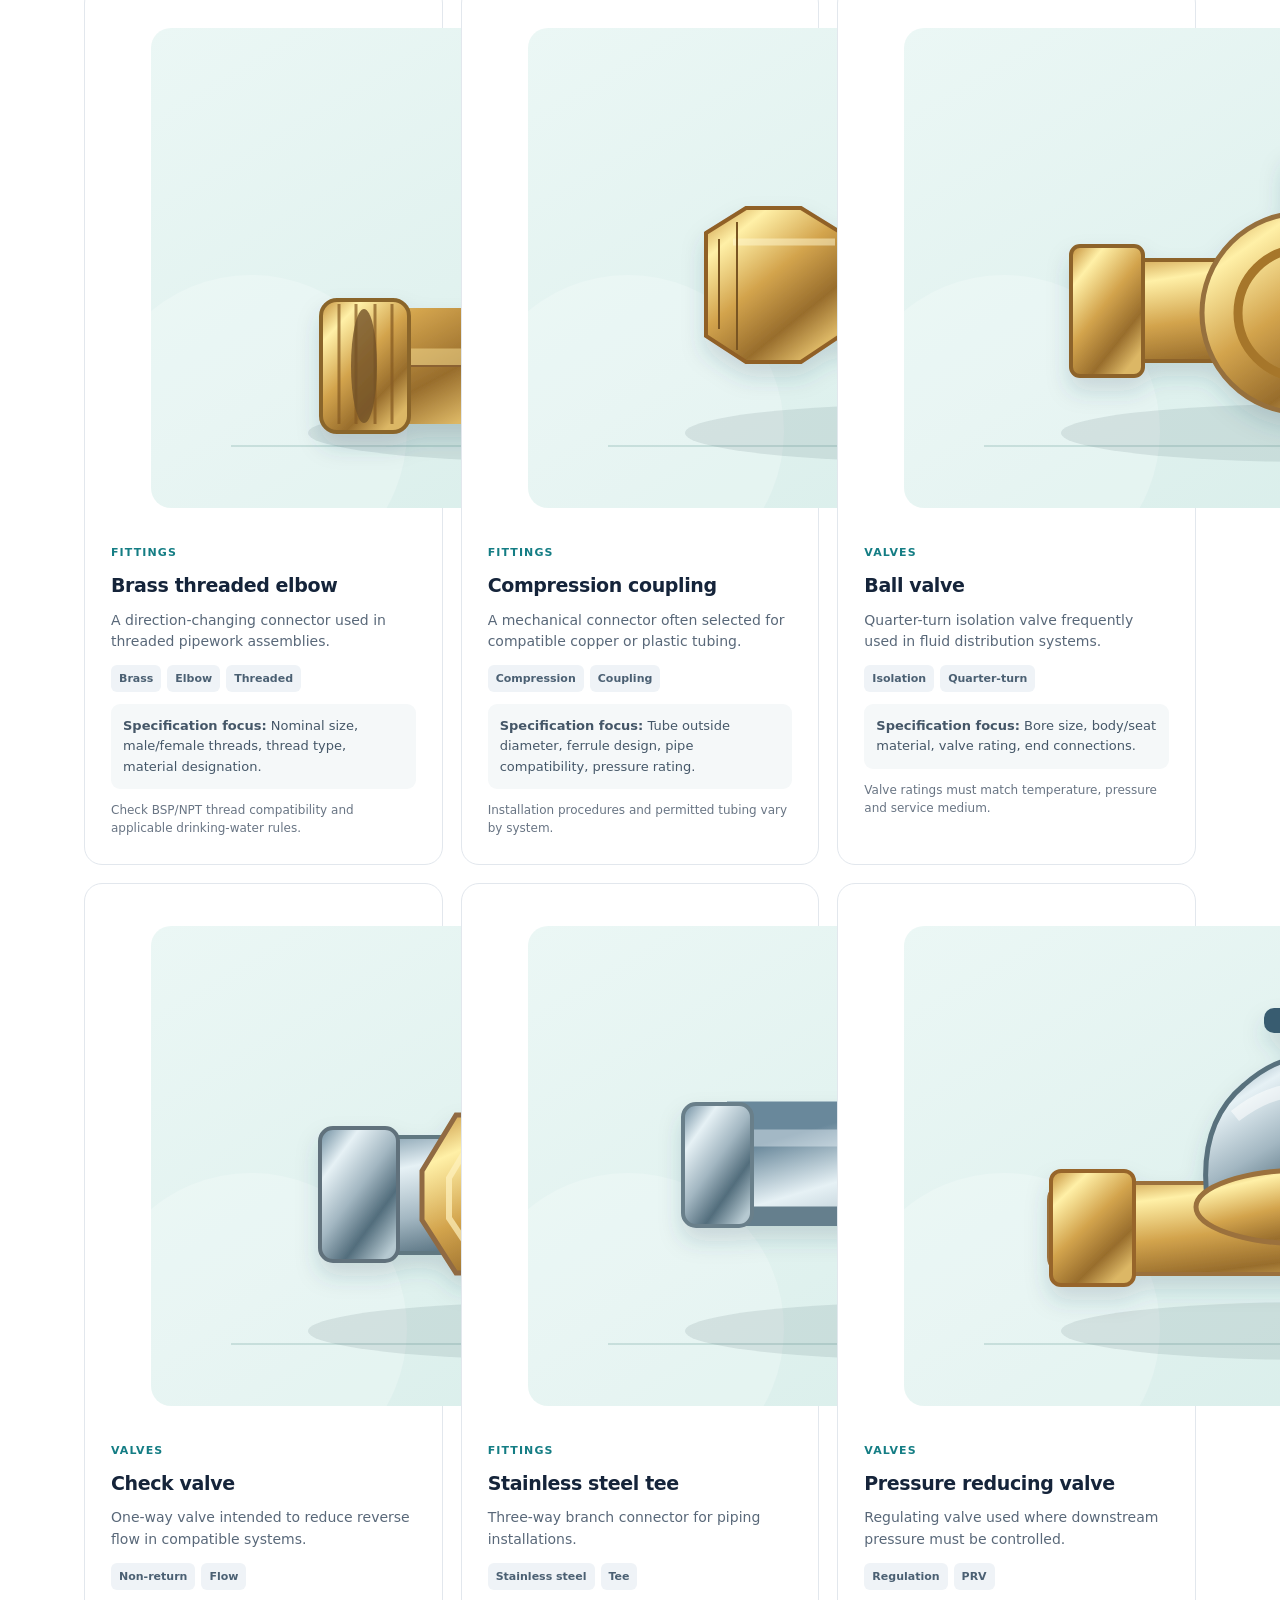
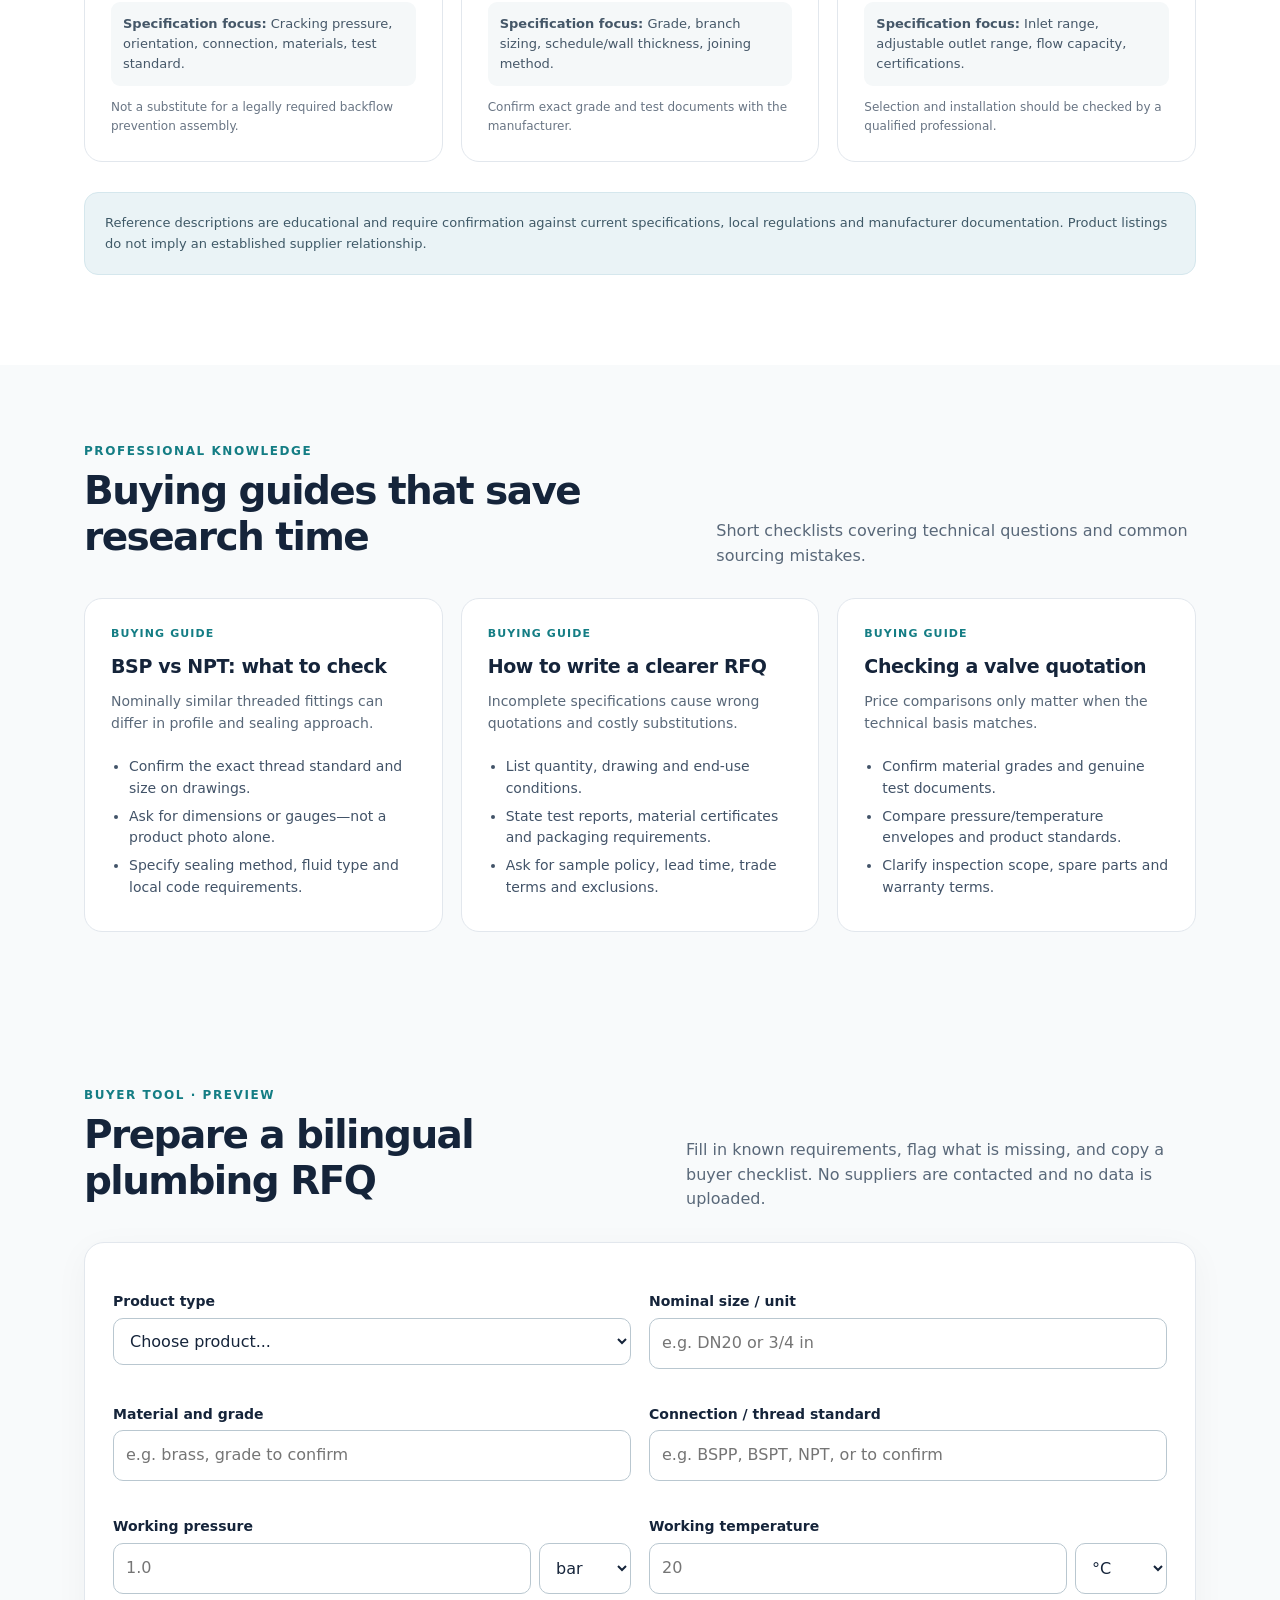
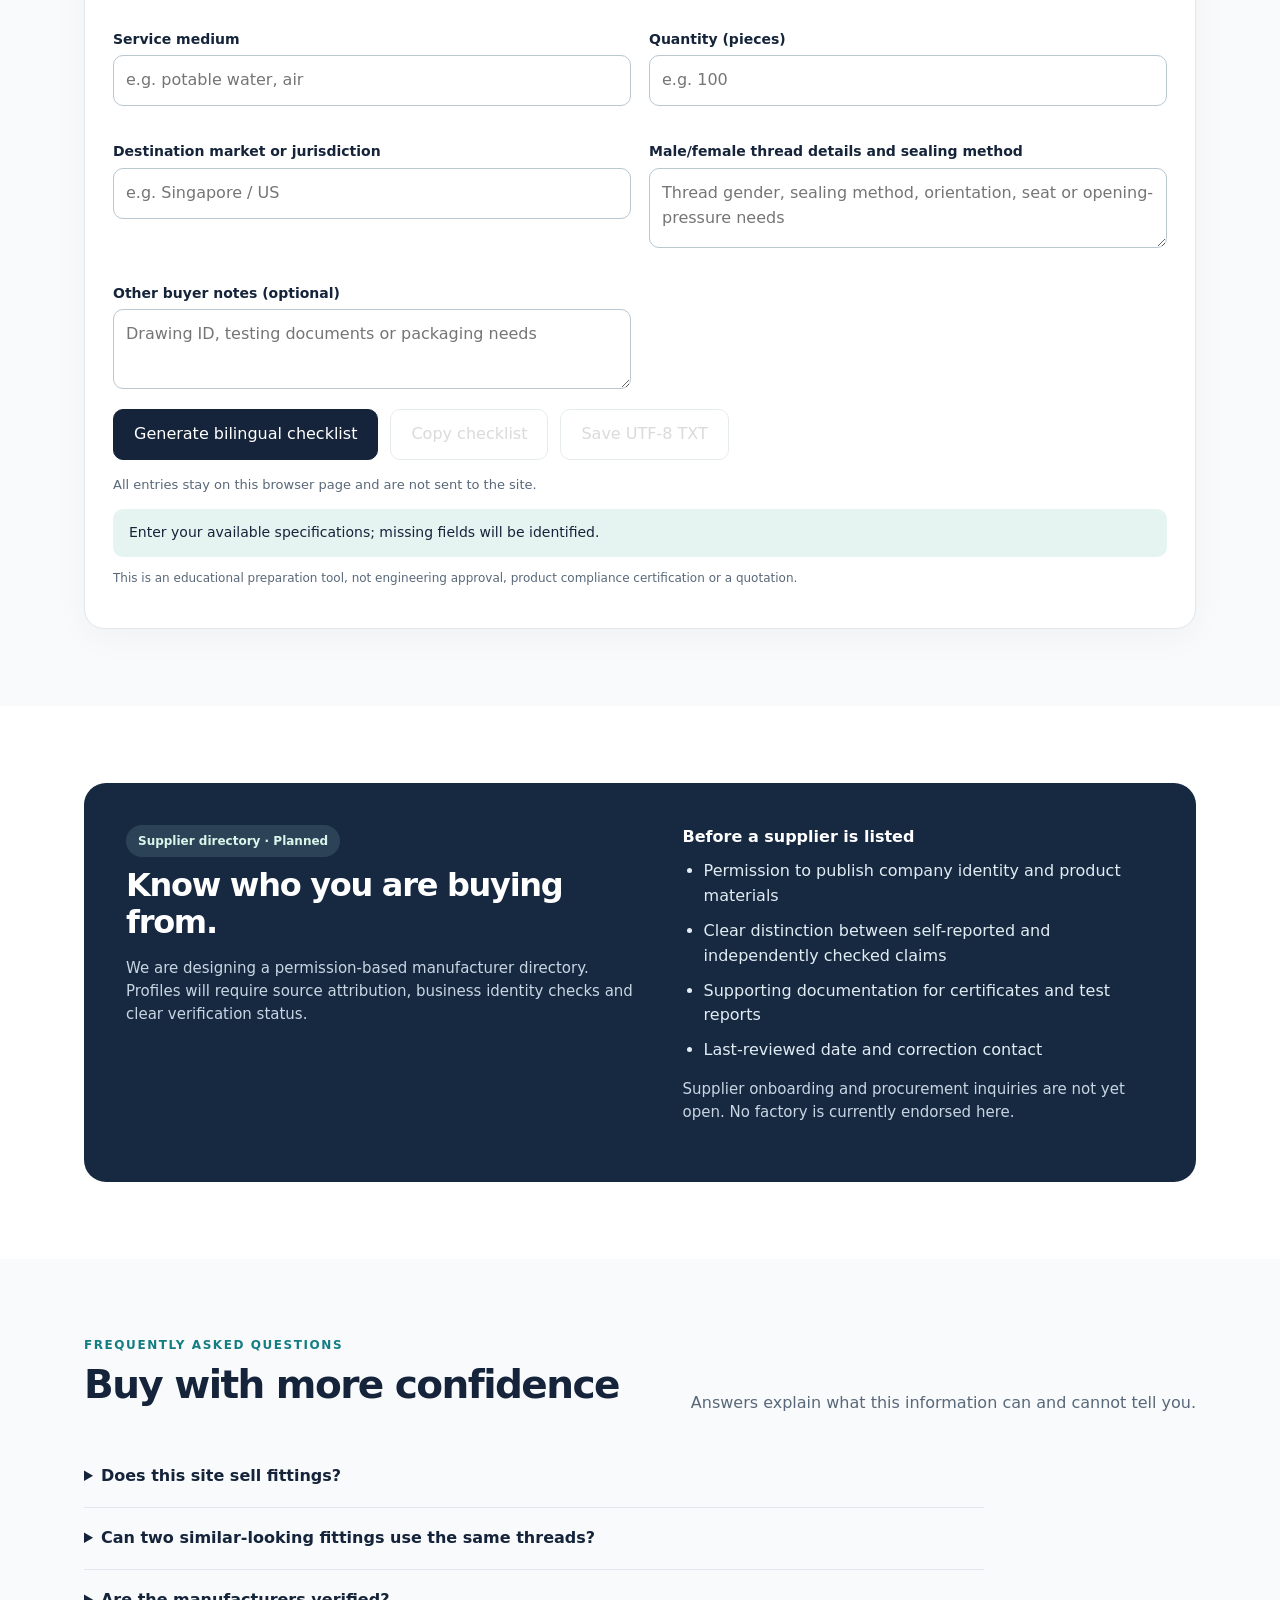
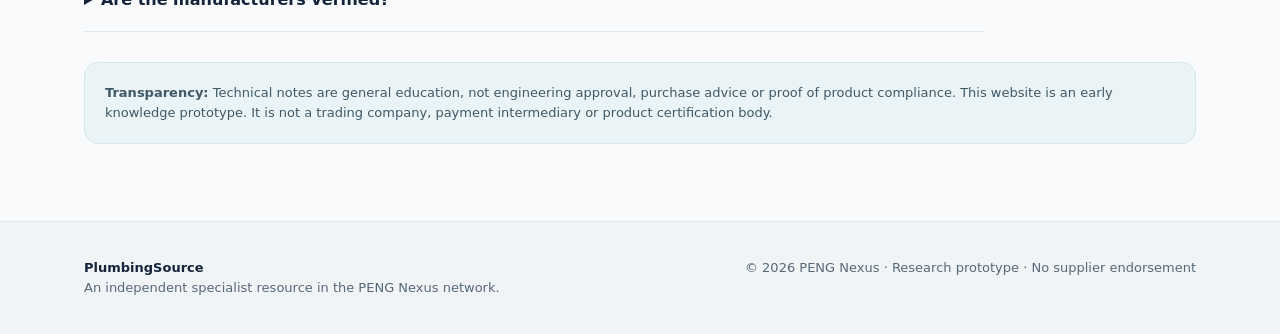
==== commit 059912e0: "feat(product-art): wire six accessible bilingual illustrations in public/index.html" ====
--- a/public/index.html
+++ b/public/index.html
@@ -8,7 +8,7 @@
 <main id="home">
 <section class="hero"><div class="container hero-inner"><div><div class="eyebrow">Plumbing &amp; piping procurement</div><h1>Make every fitting specification count.</h1><p class="lead">For overseas importers and technical buyers: organize pipe-fitting requirements into a bilingual RFQ checklist before comparing manufacturers. Independent guidance only—no sales, supplier endorsement or product certification.</p><div class="actions"><a class="btn btn-dark" href="#products">Explore products →</a><a class="btn btn-light" href="#guides">View buying guides</a><a class="btn btn-light" href="#rfq-builder">Build RFQ checklist</a></div></div><aside class="hero-note"><span class="note-tag">Independent knowledge project</span><h2>The right fitting starts with the right questions.</h2><p>Material, thread profile, working conditions and local compliance requirements matter more than a matching photo.</p><div class="stat-line"></div><strong>Our approach</strong><p>Learn the terminology. Compare specifications. Verify supplier claims before purchasing.</p></aside></div></section>
 <section class="section" id="categories"><div class="container"><div class="section-heading"><div><div class="kicker">Explore the field</div><h2>Understand the essentials</h2></div><p>Practical concepts to help buyers ask better questions before requesting quotes.</p></div><div class="grid"><article class="card"><div class="topic-no">01</div><h3>Threads &amp; connections</h3><p>BSP, NPT, compression, press and push-fit systems are not universally interchangeable.</p></article><article class="card"><div class="topic-no">02</div><h3>Material selection</h3><p>Brass, copper, stainless steel and polymers require application-specific material checks.</p></article><article class="card"><div class="topic-no">03</div><h3>Pressure, temperature &amp; media</h3><p>Working conditions and approvals influence whether a valve or fitting is suitable.</p></article></div></div></section>
-<section class="section alt" id="products"><div class="container"><div class="section-heading"><div><div class="kicker">Product reference library</div><h2>Compare before you source</h2></div><p>Illustrative product types, not live inventory, prices or certified supplier offers.</p></div><div class="searchbox"><label for="product-search" aria-hidden="true">⌕</label><input id="product-search" type="search" placeholder="Search type, material, specification..." aria-label="Search product references"></div><div class="filters" role="group" aria-label="Filter products"><button class="chip" type="button" data-filter="all" aria-pressed="true">All products</button><button class="chip" type="button" data-filter="Fittings" aria-pressed="false">Fittings</button><button class="chip" type="button" data-filter="Valves" aria-pressed="false">Valves</button></div><div class="meta" id="result-count" role="status" aria-live="polite"></div><div class="grid" id="product-grid"><article class="card product-card" data-product data-category="Fittings" data-search="brass threaded elbow fittings a direction-changing connector used in threaded pipework assemblies. nominal size, male/female threads, thread type, material designation. brass elbow threaded"><div class="label">Fittings</div><h3>Brass threaded elbow</h3><p>A direction-changing connector used in threaded pipework assemblies.</p><div class="tags"><span class="tag">Brass</span><span class="tag">Elbow</span><span class="tag">Threaded</span></div><div class="spec"><strong>Specification focus:</strong> Nominal size, male/female threads, thread type, material designation.</div><small>Check BSP/NPT thread compatibility and applicable drinking-water rules.</small></article><article class="card product-card" data-product data-category="Fittings" data-search="compression coupling fittings a mechanical connector often selected for compatible copper or plastic tubing. tube outside diameter, ferrule design, pipe compatibility, pressure rating. compression coupling"><div class="label">Fittings</div><h3>Compression coupling</h3><p>A mechanical connector often selected for compatible copper or plastic tubing.</p><div class="tags"><span class="tag">Compression</span><span class="tag">Coupling</span></div><div class="spec"><strong>Specification focus:</strong> Tube outside diameter, ferrule design, pipe compatibility, pressure rating.</div><small>Installation procedures and permitted tubing vary by system.</small></article><article class="card product-card" data-product data-category="Valves" data-search="ball valve valves quarter-turn isolation valve frequently used in fluid distribution systems. bore size, body/seat material, valve rating, end connections. isolation quarter-turn"><div class="label">Valves</div><h3>Ball valve</h3><p>Quarter-turn isolation valve frequently used in fluid distribution systems.</p><div class="tags"><span class="tag">Isolation</span><span class="tag">Quarter-turn</span></div><div class="spec"><strong>Specification focus:</strong> Bore size, body/seat material, valve rating, end connections.</div><small>Valve ratings must match temperature, pressure and service medium.</small></article><article class="card product-card" data-product data-category="Valves" data-search="check valve valves one-way valve intended to reduce reverse flow in compatible systems. cracking pressure, orientation, connection, materials, test standard. non-return flow"><div class="label">Valves</div><h3>Check valve</h3><p>One-way valve intended to reduce reverse flow in compatible systems.</p><div class="tags"><span class="tag">Non-return</span><span class="tag">Flow</span></div><div class="spec"><strong>Specification focus:</strong> Cracking pressure, orientation, connection, materials, test standard.</div><small>Not a substitute for a legally required backflow prevention assembly.</small></article><article class="card product-card" data-product data-category="Fittings" data-search="stainless steel tee fittings three-way branch connector for piping installations. grade, branch sizing, schedule/wall thickness, joining method. stainless steel tee"><div class="label">Fittings</div><h3>Stainless steel tee</h3><p>Three-way branch connector for piping installations.</p><div class="tags"><span class="tag">Stainless steel</span><span class="tag">Tee</span></div><div class="spec"><strong>Specification focus:</strong> Grade, branch sizing, schedule/wall thickness, joining method.</div><small>Confirm exact grade and test documents with the manufacturer.</small></article><article class="card product-card" data-product data-category="Valves" data-search="pressure reducing valve valves regulating valve used where downstream pressure must be controlled. inlet range, adjustable outlet range, flow capacity, certifications. regulation prv"><div class="label">Valves</div><h3>Pressure reducing valve</h3><p>Regulating valve used where downstream pressure must be controlled.</p><div class="tags"><span class="tag">Regulation</span><span class="tag">PRV</span></div><div class="spec"><strong>Specification focus:</strong> Inlet range, adjustable outlet range, flow capacity, certifications.</div><small>Selection and installation should be checked by a qualified professional.</small></article></div><div class="empty" id="no-results" hidden>No matching product reference. Try a different keyword or category.</div><p class="notice">Reference descriptions are educational and require confirmation against current specifications, local regulations and manufacturer documentation. Product listings do not imply an established supplier relationship.</p></div></section>
+<section class="section alt" id="products"><div class="container"><div class="section-heading"><div><div class="kicker">Product reference library</div><h2>Compare before you source</h2></div><p>Illustrative product types, not live inventory, prices or certified supplier offers.</p></div><p class="product-illustration-note">Original illustrations for identification only; not actual product photos or supplier offers.</p><div class="searchbox"><label for="product-search" aria-hidden="true">⌕</label><input id="product-search" type="search" placeholder="Search type, material, specification..." aria-label="Search product references"></div><div class="filters" role="group" aria-label="Filter products"><button class="chip" type="button" data-filter="all" aria-pressed="true">All products</button><button class="chip" type="button" data-filter="Fittings" aria-pressed="false">Fittings</button><button class="chip" type="button" data-filter="Valves" aria-pressed="false">Valves</button></div><div class="meta" id="result-count" role="status" aria-live="polite"></div><div class="grid" id="product-grid"><article class="card product-card" data-product data-category="Fittings" data-search="brass threaded elbow fittings a direction-changing connector used in threaded pipework assemblies. nominal size, male/female threads, thread type, material designation. brass elbow threaded"><figure class="product-image"><img src="./images/brass-threaded-elbow.svg" width="800" height="480" loading="lazy" decoding="async" alt="Brass threaded elbow" title="Brass threaded elbow"></figure><div class="label">Fittings</div><h3>Brass threaded elbow</h3><p>A direction-changing connector used in threaded pipework assemblies.</p><div class="tags"><span class="tag">Brass</span><span class="tag">Elbow</span><span class="tag">Threaded</span></div><div class="spec"><strong>Specification focus:</strong> Nominal size, male/female threads, thread type, material designation.</div><small>Check BSP/NPT thread compatibility and applicable drinking-water rules.</small></article><article class="card product-card" data-product data-category="Fittings" data-search="compression coupling fittings a mechanical connector often selected for compatible copper or plastic tubing. tube outside diameter, ferrule design, pipe compatibility, pressure rating. compression coupling"><figure class="product-image"><img src="./images/compression-coupling.svg" width="800" height="480" loading="lazy" decoding="async" alt="Compression coupling" title="Compression coupling"></figure><div class="label">Fittings</div><h3>Compression coupling</h3><p>A mechanical connector often selected for compatible copper or plastic tubing.</p><div class="tags"><span class="tag">Compression</span><span class="tag">Coupling</span></div><div class="spec"><strong>Specification focus:</strong> Tube outside diameter, ferrule design, pipe compatibility, pressure rating.</div><small>Installation procedures and permitted tubing vary by system.</small></article><article class="card product-card" data-product data-category="Valves" data-search="ball valve valves quarter-turn isolation valve frequently used in fluid distribution systems. bore size, body/seat material, valve rating, end connections. isolation quarter-turn"><figure class="product-image"><img src="./images/ball-valve.svg" width="800" height="480" loading="lazy" decoding="async" alt="Ball valve" title="Ball valve"></figure><div class="label">Valves</div><h3>Ball valve</h3><p>Quarter-turn isolation valve frequently used in fluid distribution systems.</p><div class="tags"><span class="tag">Isolation</span><span class="tag">Quarter-turn</span></div><div class="spec"><strong>Specification focus:</strong> Bore size, body/seat material, valve rating, end connections.</div><small>Valve ratings must match temperature, pressure and service medium.</small></article><article class="card product-card" data-product data-category="Valves" data-search="check valve valves one-way valve intended to reduce reverse flow in compatible systems. cracking pressure, orientation, connection, materials, test standard. non-return flow"><figure class="product-image"><img src="./images/check-valve.svg" width="800" height="480" loading="lazy" decoding="async" alt="Check valve" title="Check valve"></figure><div class="label">Valves</div><h3>Check valve</h3><p>One-way valve intended to reduce reverse flow in compatible systems.</p><div class="tags"><span class="tag">Non-return</span><span class="tag">Flow</span></div><div class="spec"><strong>Specification focus:</strong> Cracking pressure, orientation, connection, materials, test standard.</div><small>Not a substitute for a legally required backflow prevention assembly.</small></article><article class="card product-card" data-product data-category="Fittings" data-search="stainless steel tee fittings three-way branch connector for piping installations. grade, branch sizing, schedule/wall thickness, joining method. stainless steel tee"><figure class="product-image"><img src="./images/stainless-steel-tee.svg" width="800" height="480" loading="lazy" decoding="async" alt="Stainless steel tee" title="Stainless steel tee"></figure><div class="label">Fittings</div><h3>Stainless steel tee</h3><p>Three-way branch connector for piping installations.</p><div class="tags"><span class="tag">Stainless steel</span><span class="tag">Tee</span></div><div class="spec"><strong>Specification focus:</strong> Grade, branch sizing, schedule/wall thickness, joining method.</div><small>Confirm exact grade and test documents with the manufacturer.</small></article><article class="card product-card" data-product data-category="Valves" data-search="pressure reducing valve valves regulating valve used where downstream pressure must be controlled. inlet range, adjustable outlet range, flow capacity, certifications. regulation prv"><figure class="product-image"><img src="./images/pressure-reducing-valve.svg" width="800" height="480" loading="lazy" decoding="async" alt="Pressure reducing valve" title="Pressure reducing valve"></figure><div class="label">Valves</div><h3>Pressure reducing valve</h3><p>Regulating valve used where downstream pressure must be controlled.</p><div class="tags"><span class="tag">Regulation</span><span class="tag">PRV</span></div><div class="spec"><strong>Specification focus:</strong> Inlet range, adjustable outlet range, flow capacity, certifications.</div><small>Selection and installation should be checked by a qualified professional.</small></article></div><div class="empty" id="no-results" hidden>No matching product reference. Try a different keyword or category.</div><p class="notice">Reference descriptions are educational and require confirmation against current specifications, local regulations and manufacturer documentation. Product listings do not imply an established supplier relationship.</p></div></section>
 <section class="section" id="guides"><div class="container"><div class="section-heading"><div><div class="kicker">Professional knowledge</div><h2>Buying guides that save research time</h2></div><p>Short checklists covering technical questions and common sourcing mistakes.</p></div><div class="grid"><article class="card guide-card"><div class="label">Buying guide</div><h3>BSP vs NPT: what to check</h3><p>Nominally similar threaded fittings can differ in profile and sealing approach.</p><ul><li>Confirm the exact thread standard and size on drawings.</li><li>Ask for dimensions or gauges—not a product photo alone.</li><li>Specify sealing method, fluid type and local code requirements.</li></ul></article><article class="card guide-card"><div class="label">Buying guide</div><h3>How to write a clearer RFQ</h3><p>Incomplete specifications cause wrong quotations and costly substitutions.</p><ul><li>List quantity, drawing and end-use conditions.</li><li>State test reports, material certificates and packaging requirements.</li><li>Ask for sample policy, lead time, trade terms and exclusions.</li></ul></article><article class="card guide-card"><div class="label">Buying guide</div><h3>Checking a valve quotation</h3><p>Price comparisons only matter when the technical basis matches.</p><ul><li>Confirm material grades and genuine test documents.</li><li>Compare pressure/temperature envelopes and product standards.</li><li>Clarify inspection scope, spare parts and warranty terms.</li></ul></article></div></div></section>
 
 <section class="section" id="rfq-builder" aria-labelledby="rfq-heading"><div class="container"><div class="section-heading"><div><div class="kicker" data-en="Buyer tool · Preview" data-zh="采购工具 · 预览版">Buyer tool · Preview</div><h2 id="rfq-heading" data-en="Prepare a bilingual plumbing RFQ" data-zh="制作中英文水暖询价清单">Prepare a bilingual plumbing RFQ</h2></div><p data-en="Fill in known requirements, flag what is missing, and copy a buyer checklist. No suppliers are contacted and no data is uploaded." data-zh="填写已知条件，标记待核实规格，复制采购核对清单。不联系供应商，也不上传数据。">Fill in known requirements, flag what is missing, and copy a buyer checklist. No suppliers are contacted and no data is uploaded.</p></div><div class="rfq-panel"><form id="rfq-form" novalidate><div class="rfq-grid"><div class="rfq-field"><label for="rfq-product" data-en="Product type" data-zh="产品类型">Product type</label><select id="rfq-product" name="product"><option value="" data-en="Choose product..." data-zh="选择产品……">Choose product...</option><option value="elbow" data-en="Brass threaded elbow" data-zh="黄铜螺纹弯头">Brass threaded elbow</option><option value="ball" data-en="Ball valve" data-zh="球阀">Ball valve</option><option value="check" data-en="Check valve" data-zh="止回阀">Check valve</option></select><small class="rfq-error" data-error-for="product"></small></div><div class="rfq-field"><label for="rfq-size" data-en="Nominal size / unit" data-zh="公称尺寸及单位">Nominal size / unit</label><input id="rfq-size" name="size" type="text"  placeholder="e.g. DN20 or 3/4 in"><small class="rfq-error" data-error-for="size"></small></div><div class="rfq-field"><label for="rfq-material" data-en="Material and grade" data-zh="材料及牌号">Material and grade</label><input id="rfq-material" name="material" type="text"  placeholder="e.g. brass, grade to confirm"><small class="rfq-error" data-error-for="material"></small></div><div class="rfq-field"><label for="rfq-connection" data-en="Connection / thread standard" data-zh="接口与螺纹标准">Connection / thread standard</label><input id="rfq-connection" name="connection" type="text"  placeholder="e.g. BSPP, BSPT, NPT, or to confirm"><small class="rfq-error" data-error-for="connection"></small></div><div class="rfq-field"><label for="rfq-pressure" data-en="Working pressure" data-zh="工作压力">Working pressure</label><div style="display:grid;grid-template-columns:minmax(0,1fr) 92px;gap:8px"><input id="rfq-pressure" name="pressure" inputmode="decimal" type="text" placeholder="1.0"><select name="pressureUnit" aria-label="Pressure unit" ><option value="bar">bar</option><option value="MPa">MPa</option><option value="psi">psi</option></select></div><small class="rfq-error" data-error-for="pressure"></small></div><div class="rfq-field"><label for="rfq-temperature" data-en="Working temperature" data-zh="工作温度">Working temperature</label><div style="display:grid;grid-template-columns:minmax(0,1fr) 92px;gap:8px"><input id="rfq-temperature" name="temperature" inputmode="decimal" type="text" placeholder="20"><select name="temperatureUnit" aria-label="Temperature unit" ><option value="°C">°C</option><option value="°F">°F</option></select></div><small class="rfq-error" data-error-for="temperature"></small></div><div class="rfq-field"><label for="rfq-medium" data-en="Service medium" data-zh="使用介质">Service medium</label><input id="rfq-medium" name="medium" type="text"  placeholder="e.g. potable water, air"><small class="rfq-error" data-error-for="medium"></small></div><div class="rfq-field"><label for="rfq-quantity" data-en="Quantity (pieces)" data-zh="数量（件）">Quantity (pieces)</label><input id="rfq-quantity" name="quantity" type="text" inputmode="numeric" placeholder="e.g. 100"><small class="rfq-error" data-error-for="quantity"></small></div><div class="rfq-field"><label for="rfq-market" data-en="Destination market or jurisdiction" data-zh="目标市场或管辖地区">Destination market or jurisdiction</label><input id="rfq-market" name="market" type="text"  placeholder="e.g. Singapore / US"><small class="rfq-error" data-error-for="market"></small></div><div class="rfq-field"><label for="rfq-extra" data-en="Connection details / sealing method" data-zh="接口细节及密封方式">Connection details / sealing method</label><textarea id="rfq-extra" name="extra" placeholder="Thread gender, sealing method, orientation, seat or opening-pressure needs"></textarea><small class="rfq-error" data-error-for="extra"></small></div><div class="rfq-field"><label for="rfq-notes" data-en="Other buyer notes (optional)" data-zh="其他采购备注（选填）">Other buyer notes (optional)</label><textarea id="rfq-notes" name="notes" placeholder="Drawing ID, testing documents or packaging needs"></textarea></div></div><div class="rfq-actions"><button type="submit" class="btn btn-dark" id="rfq-generate" data-en="Generate bilingual checklist" data-zh="生成中英文核对清单">Generate bilingual checklist</button><button type="button" class="btn btn-light" id="rfq-copy" disabled data-en="Copy checklist" data-zh="复制核对清单">Copy checklist</button><button type="button" class="btn btn-light" id="rfq-save" disabled data-en="Save UTF-8 TXT" data-zh="下载 UTF-8 文本">Save UTF-8 TXT</button></div><p id="rfq-status" class="rfq-status" role="status" aria-live="polite"></p><div id="rfq-missing" role="status" aria-live="polite" data-en="Enter your available specifications; missing fields will be identified." data-zh="填写已知规格，生成后将标记缺失字段。">Enter your available specifications; missing fields will be identified.</div><pre id="rfq-output" tabindex="-1" hidden aria-label="Bilingual RFQ checklist"></pre><p class="rfq-hint" data-en="This is an educational preparation tool, not engineering approval, product compliance certification or a quotation." data-zh="本工具仅用于采购前整理，不代表工程批准、产品合规认证或实际报价。">This is an educational preparation tool, not engineering approval, product compliance certification or a quotation.</p></form></div></div></section>
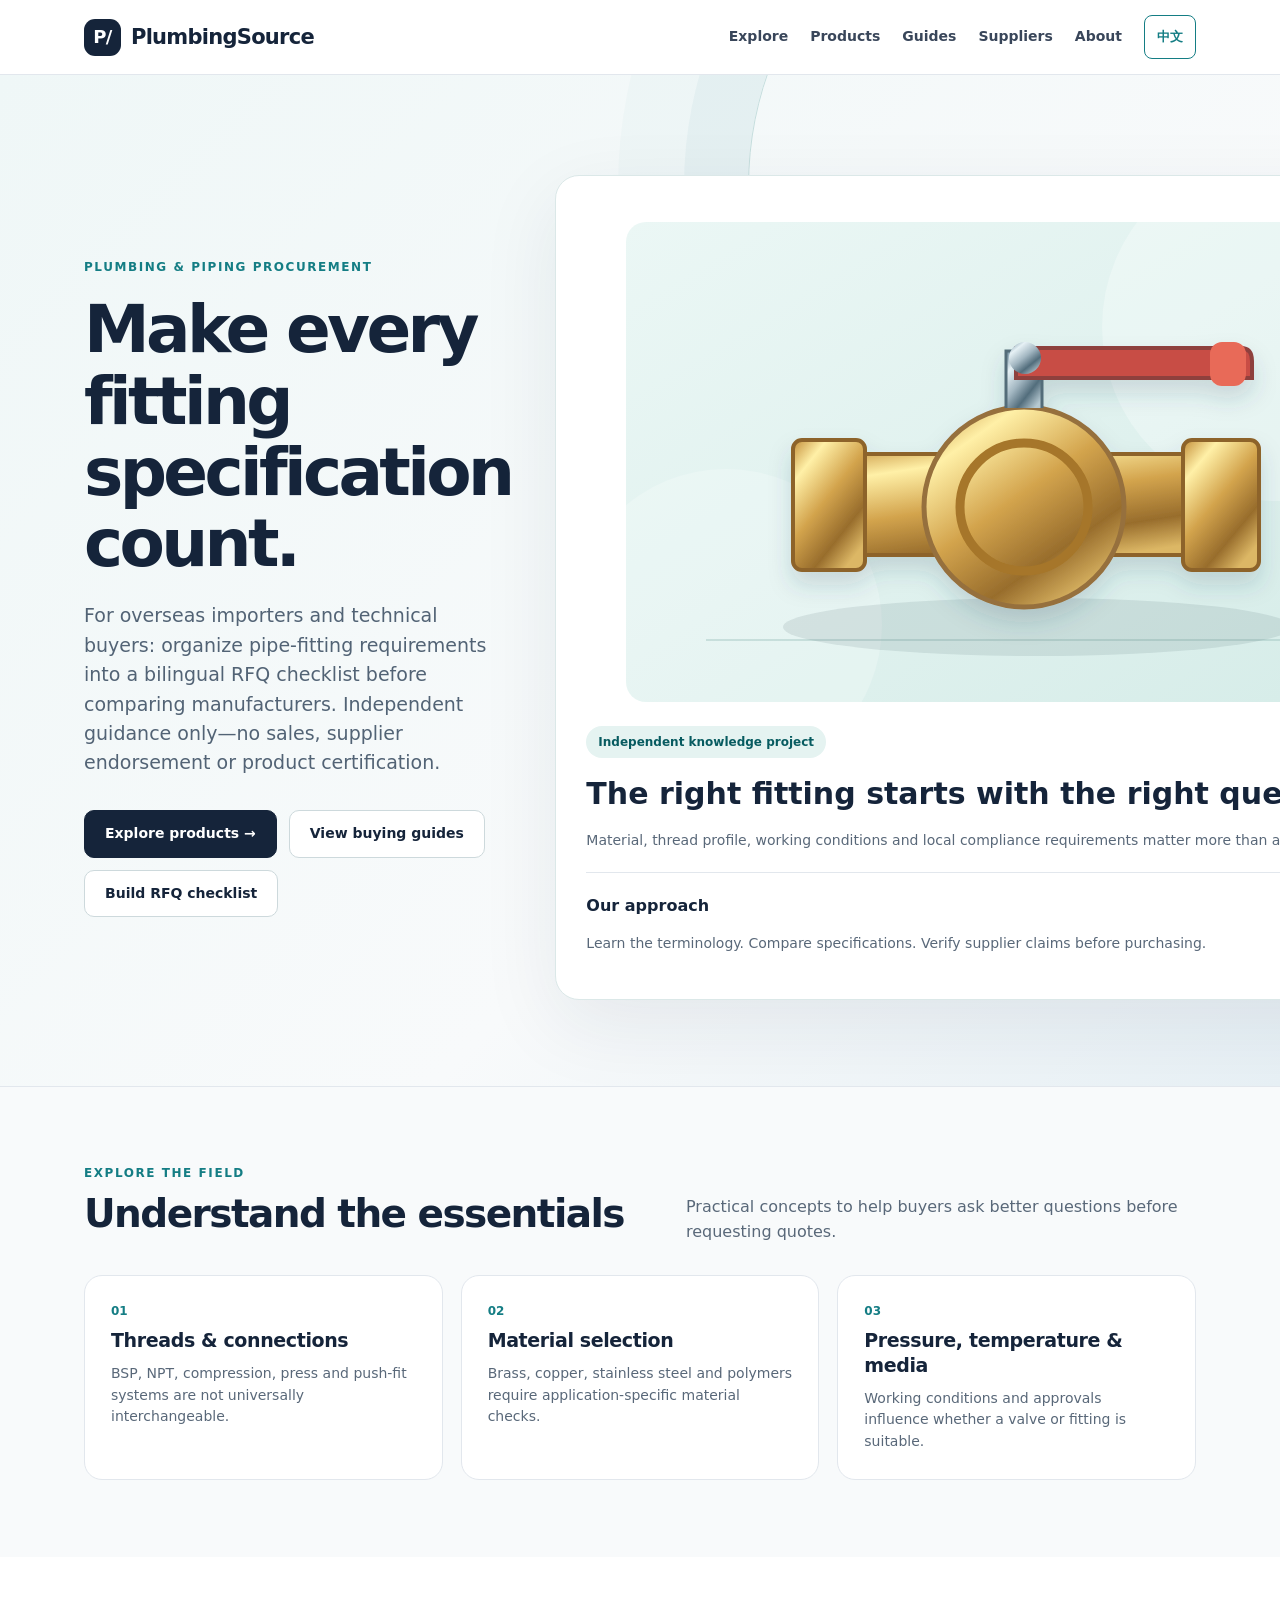
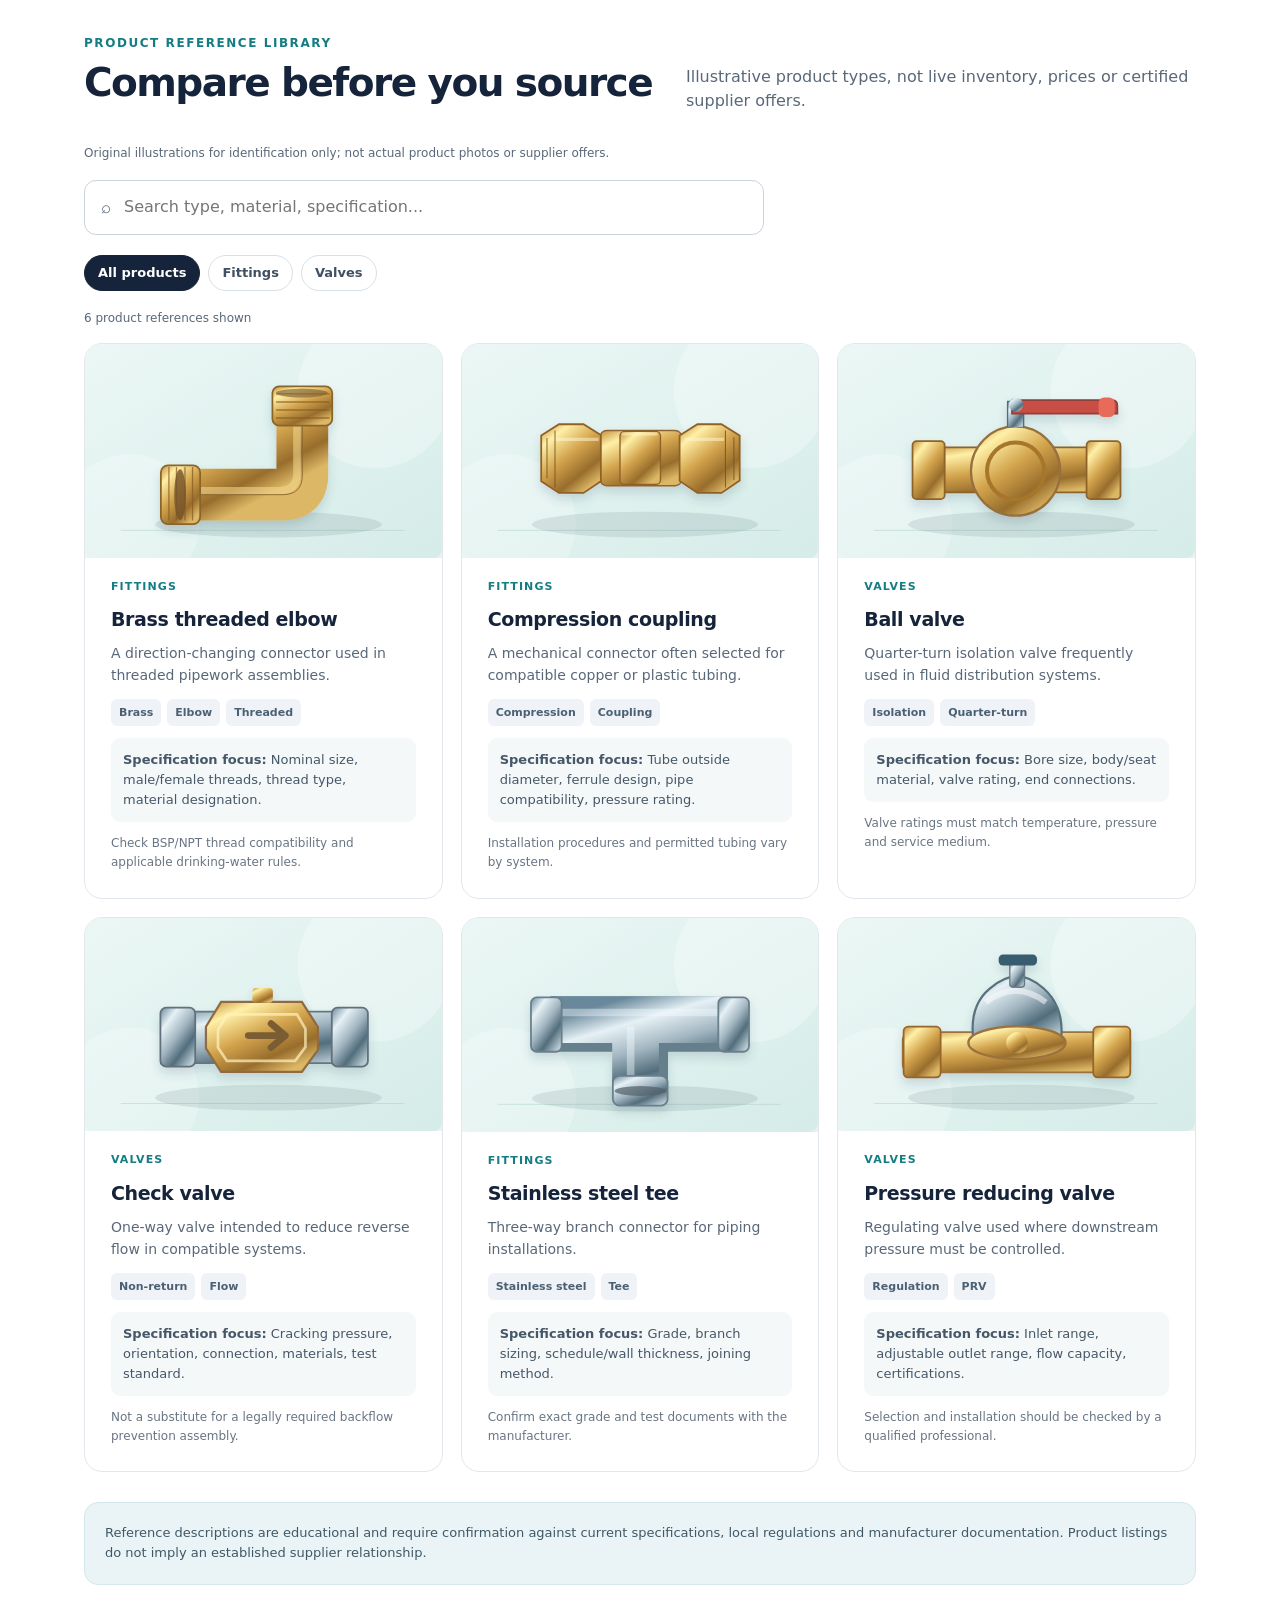
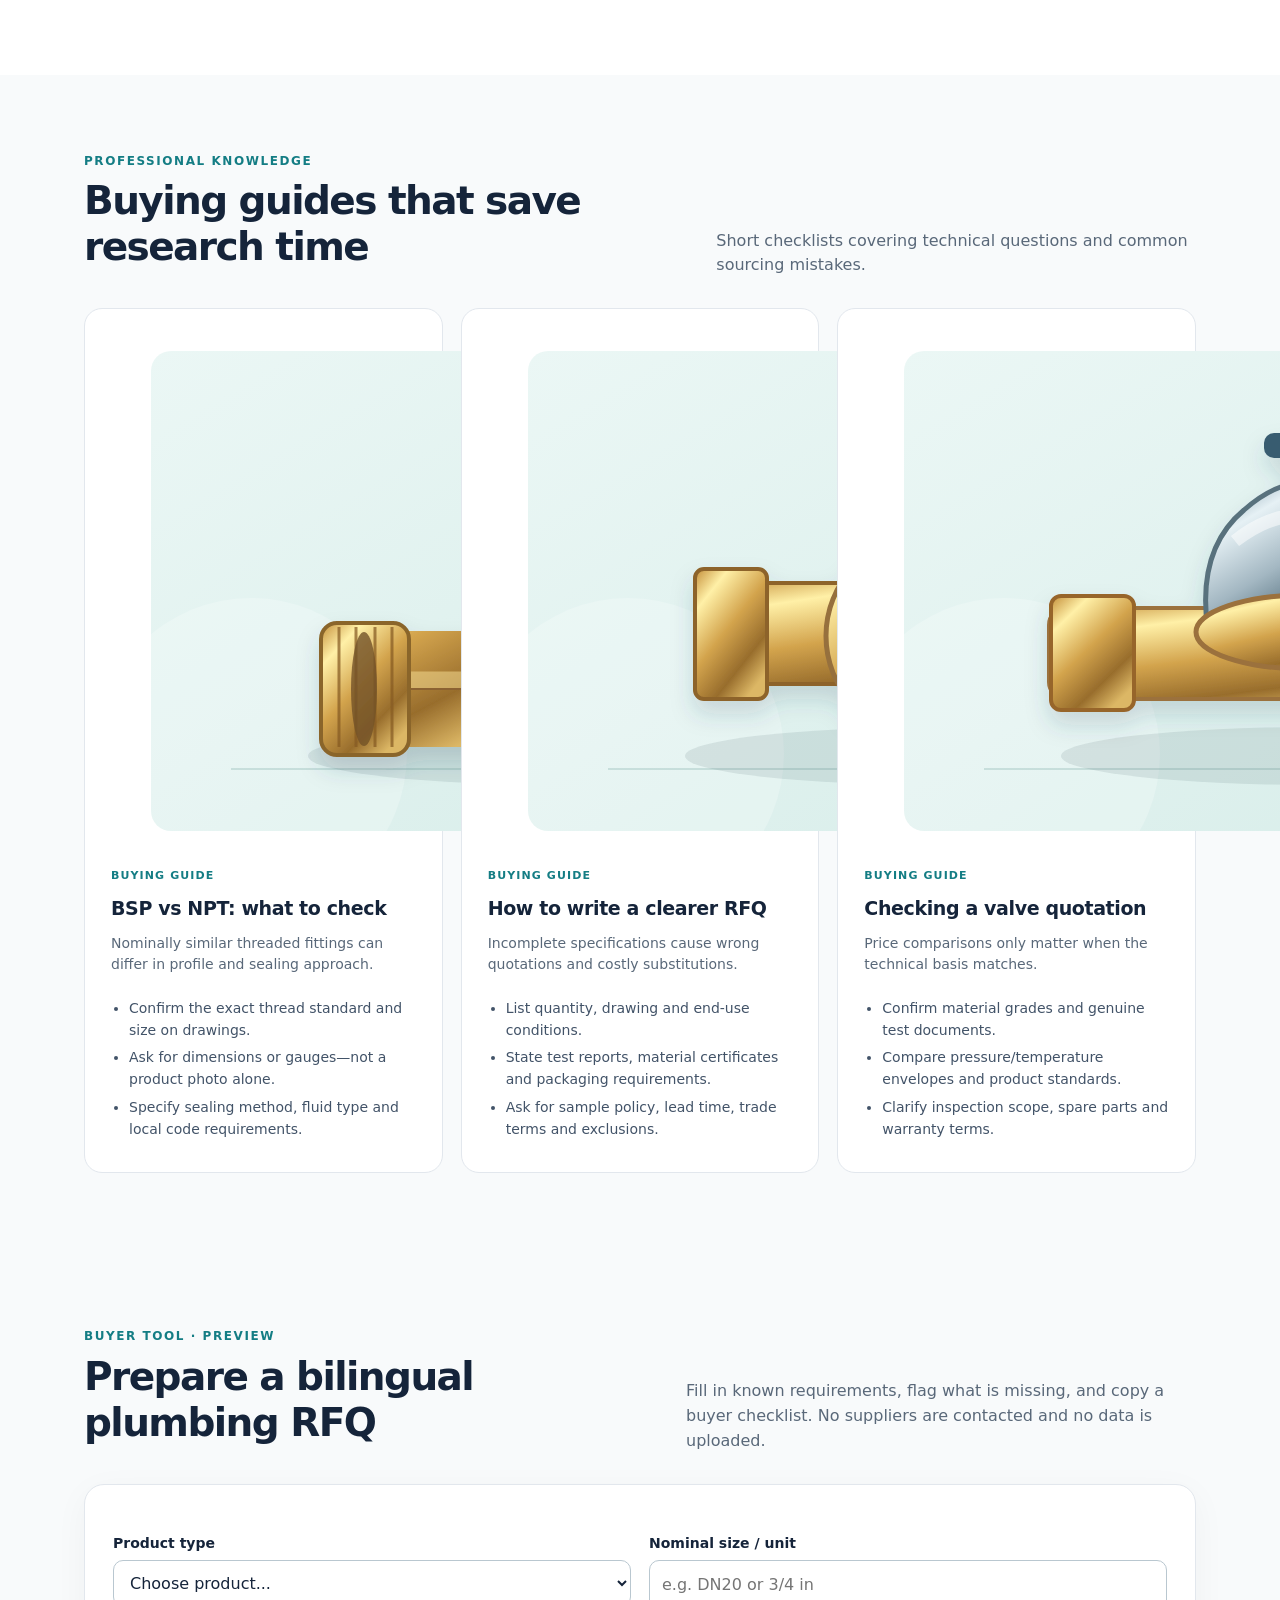
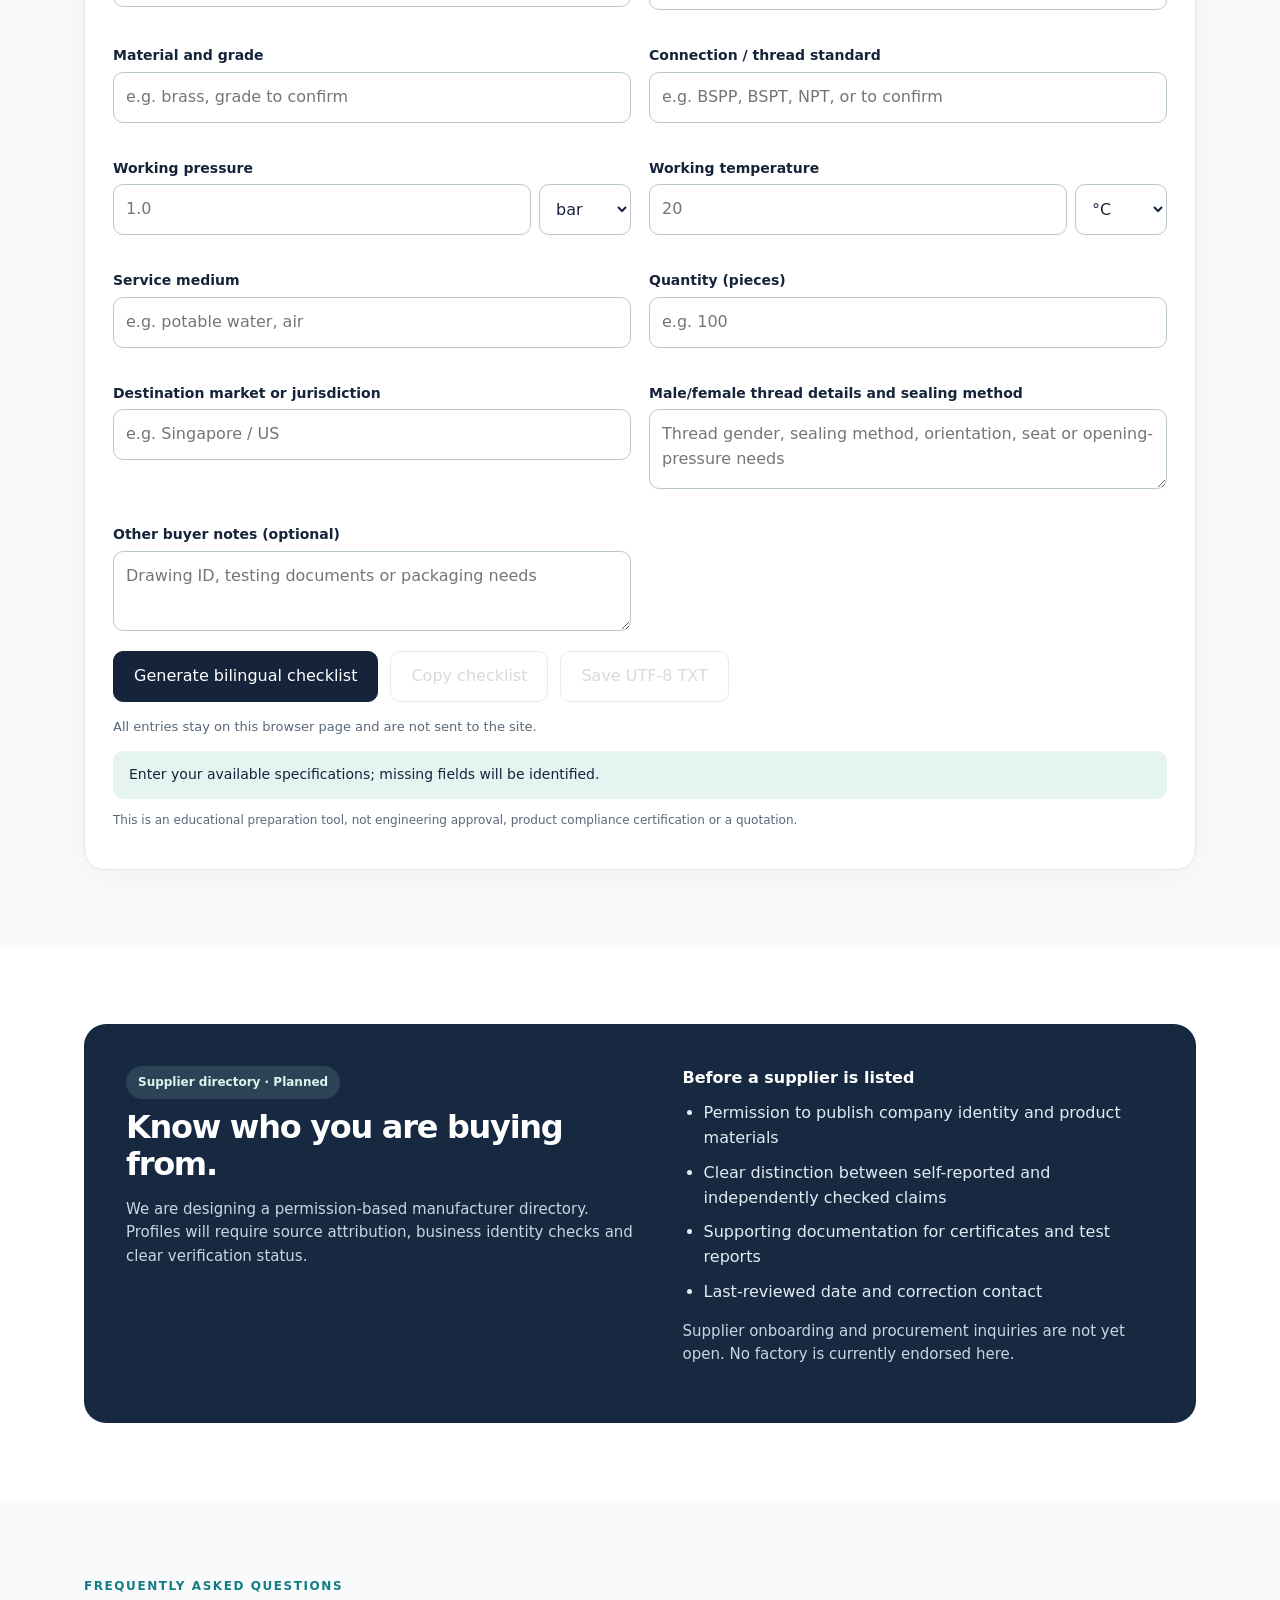
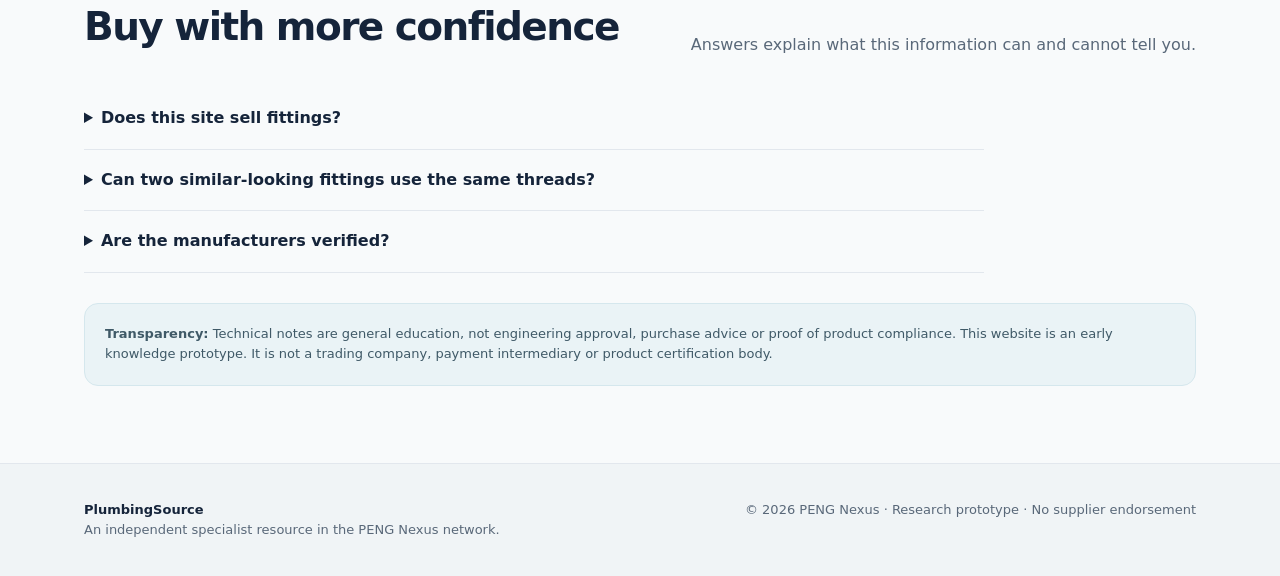
==== commit f29261c5: "feat(product-art): illustrate hero and buying guide cards in public/index.html" ====
--- a/public/index.html
+++ b/public/index.html
@@ -6,10 +6,10 @@
 </head><body>
 <header><div class="container top"><a class="brand" href="#home" aria-label="PlumbingSource home"><span class="monogram">P/</span>PlumbingSource</a><nav class="nav" aria-label="Primary navigation"><a href="#categories">Explore</a><a href="#products">Products</a><a href="#guides">Guides</a><a href="#suppliers">Suppliers</a><a href="#about">About</a><button class="language-switch" id="language-switch" type="button" lang="zh-CN" aria-label="Switch to Chinese" hidden>中文</button></nav><span class="network">PENG Nexus Network</span></div></header>
 <main id="home">
-<section class="hero"><div class="container hero-inner"><div><div class="eyebrow">Plumbing &amp; piping procurement</div><h1>Make every fitting specification count.</h1><p class="lead">For overseas importers and technical buyers: organize pipe-fitting requirements into a bilingual RFQ checklist before comparing manufacturers. Independent guidance only—no sales, supplier endorsement or product certification.</p><div class="actions"><a class="btn btn-dark" href="#products">Explore products →</a><a class="btn btn-light" href="#guides">View buying guides</a><a class="btn btn-light" href="#rfq-builder">Build RFQ checklist</a></div></div><aside class="hero-note"><span class="note-tag">Independent knowledge project</span><h2>The right fitting starts with the right questions.</h2><p>Material, thread profile, working conditions and local compliance requirements matter more than a matching photo.</p><div class="stat-line"></div><strong>Our approach</strong><p>Learn the terminology. Compare specifications. Verify supplier claims before purchasing.</p></aside></div></section>
+<section class="hero"><div class="container hero-inner"><div><div class="eyebrow">Plumbing &amp; piping procurement</div><h1>Make every fitting specification count.</h1><p class="lead">For overseas importers and technical buyers: organize pipe-fitting requirements into a bilingual RFQ checklist before comparing manufacturers. Independent guidance only—no sales, supplier endorsement or product certification.</p><div class="actions"><a class="btn btn-dark" href="#products">Explore products →</a><a class="btn btn-light" href="#guides">View buying guides</a><a class="btn btn-light" href="#rfq-builder">Build RFQ checklist</a></div></div><aside class="hero-note"><figure class="hero-visual"><img src="./images/ball-valve.svg" width="800" height="480" alt="Ball valve" decoding="async" fetchpriority="high"></figure><span class="note-tag">Independent knowledge project</span><h2>The right fitting starts with the right questions.</h2><p>Material, thread profile, working conditions and local compliance requirements matter more than a matching photo.</p><div class="stat-line"></div><strong>Our approach</strong><p>Learn the terminology. Compare specifications. Verify supplier claims before purchasing.</p></aside></div></section>
 <section class="section" id="categories"><div class="container"><div class="section-heading"><div><div class="kicker">Explore the field</div><h2>Understand the essentials</h2></div><p>Practical concepts to help buyers ask better questions before requesting quotes.</p></div><div class="grid"><article class="card"><div class="topic-no">01</div><h3>Threads &amp; connections</h3><p>BSP, NPT, compression, press and push-fit systems are not universally interchangeable.</p></article><article class="card"><div class="topic-no">02</div><h3>Material selection</h3><p>Brass, copper, stainless steel and polymers require application-specific material checks.</p></article><article class="card"><div class="topic-no">03</div><h3>Pressure, temperature &amp; media</h3><p>Working conditions and approvals influence whether a valve or fitting is suitable.</p></article></div></div></section>
 <section class="section alt" id="products"><div class="container"><div class="section-heading"><div><div class="kicker">Product reference library</div><h2>Compare before you source</h2></div><p>Illustrative product types, not live inventory, prices or certified supplier offers.</p></div><p class="product-illustration-note">Original illustrations for identification only; not actual product photos or supplier offers.</p><div class="searchbox"><label for="product-search" aria-hidden="true">⌕</label><input id="product-search" type="search" placeholder="Search type, material, specification..." aria-label="Search product references"></div><div class="filters" role="group" aria-label="Filter products"><button class="chip" type="button" data-filter="all" aria-pressed="true">All products</button><button class="chip" type="button" data-filter="Fittings" aria-pressed="false">Fittings</button><button class="chip" type="button" data-filter="Valves" aria-pressed="false">Valves</button></div><div class="meta" id="result-count" role="status" aria-live="polite"></div><div class="grid" id="product-grid"><article class="card product-card" data-product data-category="Fittings" data-search="brass threaded elbow fittings a direction-changing connector used in threaded pipework assemblies. nominal size, male/female threads, thread type, material designation. brass elbow threaded"><figure class="product-image"><img src="./images/brass-threaded-elbow.svg" width="800" height="480" loading="lazy" decoding="async" alt="Brass threaded elbow" title="Brass threaded elbow"></figure><div class="label">Fittings</div><h3>Brass threaded elbow</h3><p>A direction-changing connector used in threaded pipework assemblies.</p><div class="tags"><span class="tag">Brass</span><span class="tag">Elbow</span><span class="tag">Threaded</span></div><div class="spec"><strong>Specification focus:</strong> Nominal size, male/female threads, thread type, material designation.</div><small>Check BSP/NPT thread compatibility and applicable drinking-water rules.</small></article><article class="card product-card" data-product data-category="Fittings" data-search="compression coupling fittings a mechanical connector often selected for compatible copper or plastic tubing. tube outside diameter, ferrule design, pipe compatibility, pressure rating. compression coupling"><figure class="product-image"><img src="./images/compression-coupling.svg" width="800" height="480" loading="lazy" decoding="async" alt="Compression coupling" title="Compression coupling"></figure><div class="label">Fittings</div><h3>Compression coupling</h3><p>A mechanical connector often selected for compatible copper or plastic tubing.</p><div class="tags"><span class="tag">Compression</span><span class="tag">Coupling</span></div><div class="spec"><strong>Specification focus:</strong> Tube outside diameter, ferrule design, pipe compatibility, pressure rating.</div><small>Installation procedures and permitted tubing vary by system.</small></article><article class="card product-card" data-product data-category="Valves" data-search="ball valve valves quarter-turn isolation valve frequently used in fluid distribution systems. bore size, body/seat material, valve rating, end connections. isolation quarter-turn"><figure class="product-image"><img src="./images/ball-valve.svg" width="800" height="480" loading="lazy" decoding="async" alt="Ball valve" title="Ball valve"></figure><div class="label">Valves</div><h3>Ball valve</h3><p>Quarter-turn isolation valve frequently used in fluid distribution systems.</p><div class="tags"><span class="tag">Isolation</span><span class="tag">Quarter-turn</span></div><div class="spec"><strong>Specification focus:</strong> Bore size, body/seat material, valve rating, end connections.</div><small>Valve ratings must match temperature, pressure and service medium.</small></article><article class="card product-card" data-product data-category="Valves" data-search="check valve valves one-way valve intended to reduce reverse flow in compatible systems. cracking pressure, orientation, connection, materials, test standard. non-return flow"><figure class="product-image"><img src="./images/check-valve.svg" width="800" height="480" loading="lazy" decoding="async" alt="Check valve" title="Check valve"></figure><div class="label">Valves</div><h3>Check valve</h3><p>One-way valve intended to reduce reverse flow in compatible systems.</p><div class="tags"><span class="tag">Non-return</span><span class="tag">Flow</span></div><div class="spec"><strong>Specification focus:</strong> Cracking pressure, orientation, connection, materials, test standard.</div><small>Not a substitute for a legally required backflow prevention assembly.</small></article><article class="card product-card" data-product data-category="Fittings" data-search="stainless steel tee fittings three-way branch connector for piping installations. grade, branch sizing, schedule/wall thickness, joining method. stainless steel tee"><figure class="product-image"><img src="./images/stainless-steel-tee.svg" width="800" height="480" loading="lazy" decoding="async" alt="Stainless steel tee" title="Stainless steel tee"></figure><div class="label">Fittings</div><h3>Stainless steel tee</h3><p>Three-way branch connector for piping installations.</p><div class="tags"><span class="tag">Stainless steel</span><span class="tag">Tee</span></div><div class="spec"><strong>Specification focus:</strong> Grade, branch sizing, schedule/wall thickness, joining method.</div><small>Confirm exact grade and test documents with the manufacturer.</small></article><article class="card product-card" data-product data-category="Valves" data-search="pressure reducing valve valves regulating valve used where downstream pressure must be controlled. inlet range, adjustable outlet range, flow capacity, certifications. regulation prv"><figure class="product-image"><img src="./images/pressure-reducing-valve.svg" width="800" height="480" loading="lazy" decoding="async" alt="Pressure reducing valve" title="Pressure reducing valve"></figure><div class="label">Valves</div><h3>Pressure reducing valve</h3><p>Regulating valve used where downstream pressure must be controlled.</p><div class="tags"><span class="tag">Regulation</span><span class="tag">PRV</span></div><div class="spec"><strong>Specification focus:</strong> Inlet range, adjustable outlet range, flow capacity, certifications.</div><small>Selection and installation should be checked by a qualified professional.</small></article></div><div class="empty" id="no-results" hidden>No matching product reference. Try a different keyword or category.</div><p class="notice">Reference descriptions are educational and require confirmation against current specifications, local regulations and manufacturer documentation. Product listings do not imply an established supplier relationship.</p></div></section>
-<section class="section" id="guides"><div class="container"><div class="section-heading"><div><div class="kicker">Professional knowledge</div><h2>Buying guides that save research time</h2></div><p>Short checklists covering technical questions and common sourcing mistakes.</p></div><div class="grid"><article class="card guide-card"><div class="label">Buying guide</div><h3>BSP vs NPT: what to check</h3><p>Nominally similar threaded fittings can differ in profile and sealing approach.</p><ul><li>Confirm the exact thread standard and size on drawings.</li><li>Ask for dimensions or gauges—not a product photo alone.</li><li>Specify sealing method, fluid type and local code requirements.</li></ul></article><article class="card guide-card"><div class="label">Buying guide</div><h3>How to write a clearer RFQ</h3><p>Incomplete specifications cause wrong quotations and costly substitutions.</p><ul><li>List quantity, drawing and end-use conditions.</li><li>State test reports, material certificates and packaging requirements.</li><li>Ask for sample policy, lead time, trade terms and exclusions.</li></ul></article><article class="card guide-card"><div class="label">Buying guide</div><h3>Checking a valve quotation</h3><p>Price comparisons only matter when the technical basis matches.</p><ul><li>Confirm material grades and genuine test documents.</li><li>Compare pressure/temperature envelopes and product standards.</li><li>Clarify inspection scope, spare parts and warranty terms.</li></ul></article></div></div></section>
+<section class="section" id="guides"><div class="container"><div class="section-heading"><div><div class="kicker">Professional knowledge</div><h2>Buying guides that save research time</h2></div><p>Short checklists covering technical questions and common sourcing mistakes.</p></div><div class="grid"><article class="card guide-card"><figure class="guide-image"><img src="./images/brass-threaded-elbow.svg" width="800" height="480" loading="lazy" decoding="async" alt="Brass threaded elbow" title="Brass threaded elbow"></figure><div class="label">Buying guide</div><h3>BSP vs NPT: what to check</h3><p>Nominally similar threaded fittings can differ in profile and sealing approach.</p><ul><li>Confirm the exact thread standard and size on drawings.</li><li>Ask for dimensions or gauges—not a product photo alone.</li><li>Specify sealing method, fluid type and local code requirements.</li></ul></article><article class="card guide-card"><figure class="guide-image"><img src="./images/ball-valve.svg" width="800" height="480" loading="lazy" decoding="async" alt="Ball valve" title="Ball valve"></figure><div class="label">Buying guide</div><h3>How to write a clearer RFQ</h3><p>Incomplete specifications cause wrong quotations and costly substitutions.</p><ul><li>List quantity, drawing and end-use conditions.</li><li>State test reports, material certificates and packaging requirements.</li><li>Ask for sample policy, lead time, trade terms and exclusions.</li></ul></article><article class="card guide-card"><figure class="guide-image"><img src="./images/pressure-reducing-valve.svg" width="800" height="480" loading="lazy" decoding="async" alt="Pressure reducing valve" title="Pressure reducing valve"></figure><div class="label">Buying guide</div><h3>Checking a valve quotation</h3><p>Price comparisons only matter when the technical basis matches.</p><ul><li>Confirm material grades and genuine test documents.</li><li>Compare pressure/temperature envelopes and product standards.</li><li>Clarify inspection scope, spare parts and warranty terms.</li></ul></article></div></div></section>
 
 <section class="section" id="rfq-builder" aria-labelledby="rfq-heading"><div class="container"><div class="section-heading"><div><div class="kicker" data-en="Buyer tool · Preview" data-zh="采购工具 · 预览版">Buyer tool · Preview</div><h2 id="rfq-heading" data-en="Prepare a bilingual plumbing RFQ" data-zh="制作中英文水暖询价清单">Prepare a bilingual plumbing RFQ</h2></div><p data-en="Fill in known requirements, flag what is missing, and copy a buyer checklist. No suppliers are contacted and no data is uploaded." data-zh="填写已知条件，标记待核实规格，复制采购核对清单。不联系供应商，也不上传数据。">Fill in known requirements, flag what is missing, and copy a buyer checklist. No suppliers are contacted and no data is uploaded.</p></div><div class="rfq-panel"><form id="rfq-form" novalidate><div class="rfq-grid"><div class="rfq-field"><label for="rfq-product" data-en="Product type" data-zh="产品类型">Product type</label><select id="rfq-product" name="product"><option value="" data-en="Choose product..." data-zh="选择产品……">Choose product...</option><option value="elbow" data-en="Brass threaded elbow" data-zh="黄铜螺纹弯头">Brass threaded elbow</option><option value="ball" data-en="Ball valve" data-zh="球阀">Ball valve</option><option value="check" data-en="Check valve" data-zh="止回阀">Check valve</option></select><small class="rfq-error" data-error-for="product"></small></div><div class="rfq-field"><label for="rfq-size" data-en="Nominal size / unit" data-zh="公称尺寸及单位">Nominal size / unit</label><input id="rfq-size" name="size" type="text"  placeholder="e.g. DN20 or 3/4 in"><small class="rfq-error" data-error-for="size"></small></div><div class="rfq-field"><label for="rfq-material" data-en="Material and grade" data-zh="材料及牌号">Material and grade</label><input id="rfq-material" name="material" type="text"  placeholder="e.g. brass, grade to confirm"><small class="rfq-error" data-error-for="material"></small></div><div class="rfq-field"><label for="rfq-connection" data-en="Connection / thread standard" data-zh="接口与螺纹标准">Connection / thread standard</label><input id="rfq-connection" name="connection" type="text"  placeholder="e.g. BSPP, BSPT, NPT, or to confirm"><small class="rfq-error" data-error-for="connection"></small></div><div class="rfq-field"><label for="rfq-pressure" data-en="Working pressure" data-zh="工作压力">Working pressure</label><div style="display:grid;grid-template-columns:minmax(0,1fr) 92px;gap:8px"><input id="rfq-pressure" name="pressure" inputmode="decimal" type="text" placeholder="1.0"><select name="pressureUnit" aria-label="Pressure unit" ><option value="bar">bar</option><option value="MPa">MPa</option><option value="psi">psi</option></select></div><small class="rfq-error" data-error-for="pressure"></small></div><div class="rfq-field"><label for="rfq-temperature" data-en="Working temperature" data-zh="工作温度">Working temperature</label><div style="display:grid;grid-template-columns:minmax(0,1fr) 92px;gap:8px"><input id="rfq-temperature" name="temperature" inputmode="decimal" type="text" placeholder="20"><select name="temperatureUnit" aria-label="Temperature unit" ><option value="°C">°C</option><option value="°F">°F</option></select></div><small class="rfq-error" data-error-for="temperature"></small></div><div class="rfq-field"><label for="rfq-medium" data-en="Service medium" data-zh="使用介质">Service medium</label><input id="rfq-medium" name="medium" type="text"  placeholder="e.g. potable water, air"><small class="rfq-error" data-error-for="medium"></small></div><div class="rfq-field"><label for="rfq-quantity" data-en="Quantity (pieces)" data-zh="数量（件）">Quantity (pieces)</label><input id="rfq-quantity" name="quantity" type="text" inputmode="numeric" placeholder="e.g. 100"><small class="rfq-error" data-error-for="quantity"></small></div><div class="rfq-field"><label for="rfq-market" data-en="Destination market or jurisdiction" data-zh="目标市场或管辖地区">Destination market or jurisdiction</label><input id="rfq-market" name="market" type="text"  placeholder="e.g. Singapore / US"><small class="rfq-error" data-error-for="market"></small></div><div class="rfq-field"><label for="rfq-extra" data-en="Connection details / sealing method" data-zh="接口细节及密封方式">Connection details / sealing method</label><textarea id="rfq-extra" name="extra" placeholder="Thread gender, sealing method, orientation, seat or opening-pressure needs"></textarea><small class="rfq-error" data-error-for="extra"></small></div><div class="rfq-field"><label for="rfq-notes" data-en="Other buyer notes (optional)" data-zh="其他采购备注（选填）">Other buyer notes (optional)</label><textarea id="rfq-notes" name="notes" placeholder="Drawing ID, testing documents or packaging needs"></textarea></div></div><div class="rfq-actions"><button type="submit" class="btn btn-dark" id="rfq-generate" data-en="Generate bilingual checklist" data-zh="生成中英文核对清单">Generate bilingual checklist</button><button type="button" class="btn btn-light" id="rfq-copy" disabled data-en="Copy checklist" data-zh="复制核对清单">Copy checklist</button><button type="button" class="btn btn-light" id="rfq-save" disabled data-en="Save UTF-8 TXT" data-zh="下载 UTF-8 文本">Save UTF-8 TXT</button></div><p id="rfq-status" class="rfq-status" role="status" aria-live="polite"></p><div id="rfq-missing" role="status" aria-live="polite" data-en="Enter your available specifications; missing fields will be identified." data-zh="填写已知规格，生成后将标记缺失字段。">Enter your available specifications; missing fields will be identified.</div><pre id="rfq-output" tabindex="-1" hidden aria-label="Bilingual RFQ checklist"></pre><p class="rfq-hint" data-en="This is an educational preparation tool, not engineering approval, product compliance certification or a quotation." data-zh="本工具仅用于采购前整理，不代表工程批准、产品合规认证或实际报价。">This is an educational preparation tool, not engineering approval, product compliance certification or a quotation.</p></form></div></div></section>
 <section class="section alt" id="suppliers"><div class="container"><div class="supplier-box"><div><span class="note-tag">Supplier directory · Planned</span><h3>Know who you are buying from.</h3><p>We are designing a permission-based manufacturer directory. Profiles will require source attribution, business identity checks and clear verification status.</p></div><div><strong>Before a supplier is listed</strong><ul><li>Permission to publish company identity and product materials</li><li>Clear distinction between self-reported and independently checked claims</li><li>Supporting documentation for certificates and test reports</li><li>Last-reviewed date and correction contact</li></ul><p>Supplier onboarding and procurement inquiries are not yet open. No factory is currently endorsed here.</p></div></div></div></section>
--- a/public/styles.css
+++ b/public/styles.css
@@ -13,3 +13,9 @@
 
 
 .language-switch{border:1px solid var(--accent);border-radius:8px;background:#fff;color:var(--accent);padding:8px 12px;min-height:44px;font-size:13px;font-weight:700;white-space:nowrap}.top{flex-wrap:wrap}.nav{min-width:0}html[lang="zh-CN"] .hero h1{line-height:1.25;letter-spacing:-.025em}html[lang="zh-CN"] .eyebrow,html[lang="zh-CN"] .kicker{letter-spacing:.06em}@media(min-width:921px){.top .network{display:none}}@media(max-width:580px){.nav{column-gap:12px;row-gap:6px}}
+
+/* Locally hosted original product illustrations. */
+.product-card .product-image{margin:-26px -26px 8px;aspect-ratio:5/3;border-radius:17px 17px 0 0;overflow:hidden;background:#e9f2f1}
+.product-card .product-image img{width:100%;height:100%;display:block;object-fit:cover}
+.product-illustration-note{font-size:12px;color:var(--muted);margin:8px 0 18px;line-height:1.5}
+@media(max-width:580px){.product-card .product-image{margin:-22px -22px 8px}}
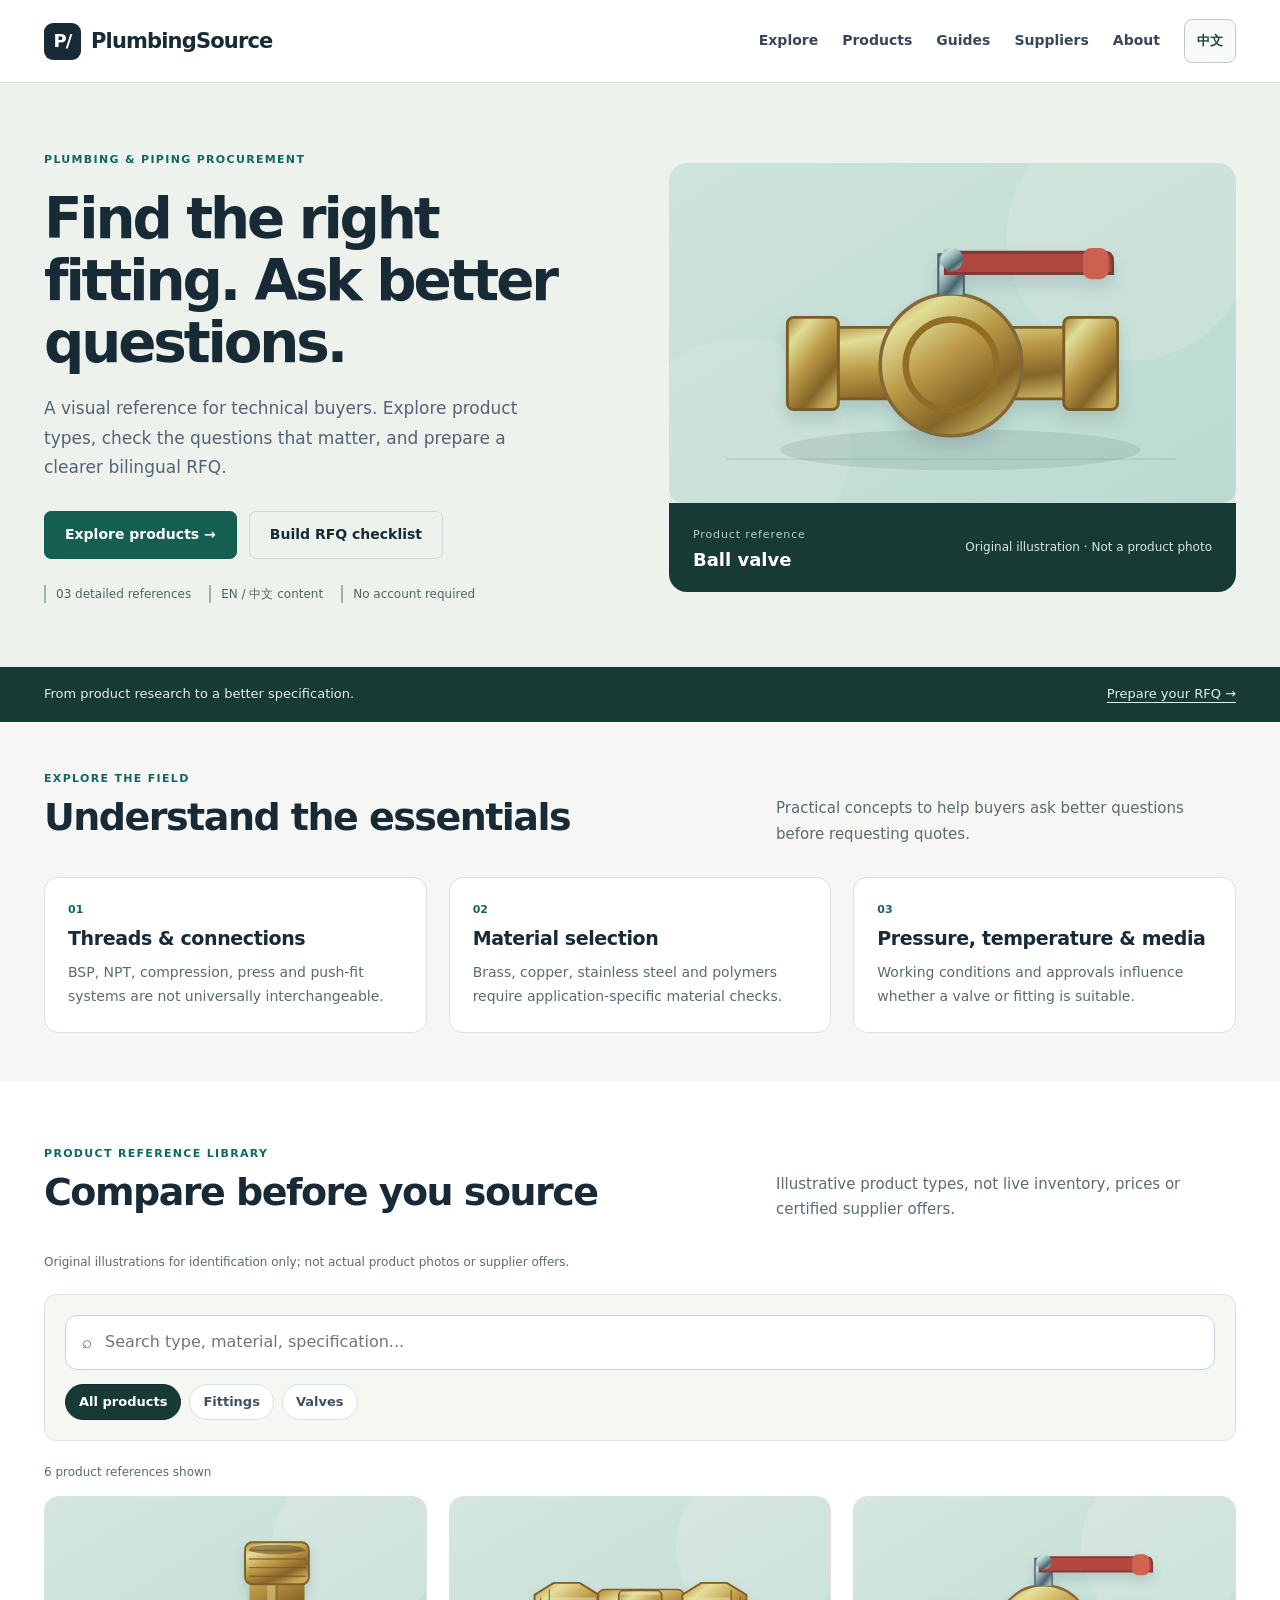
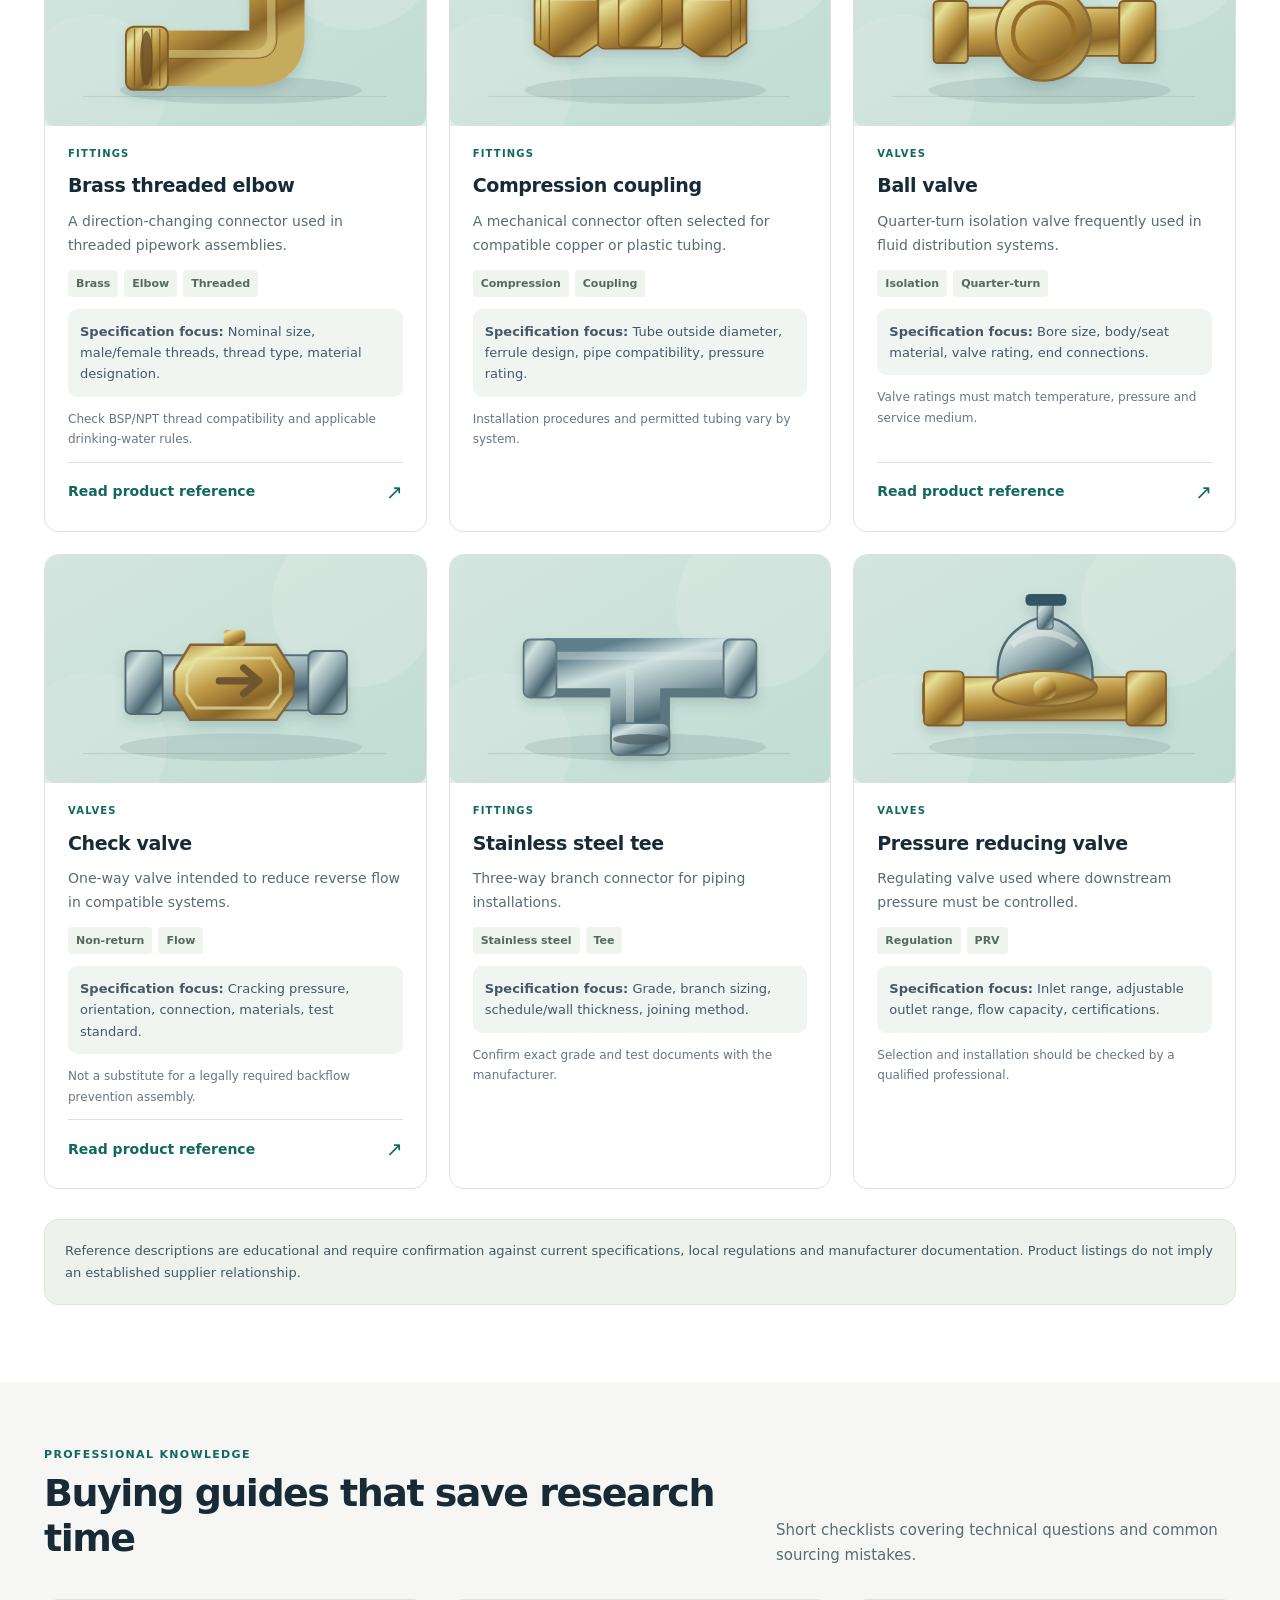
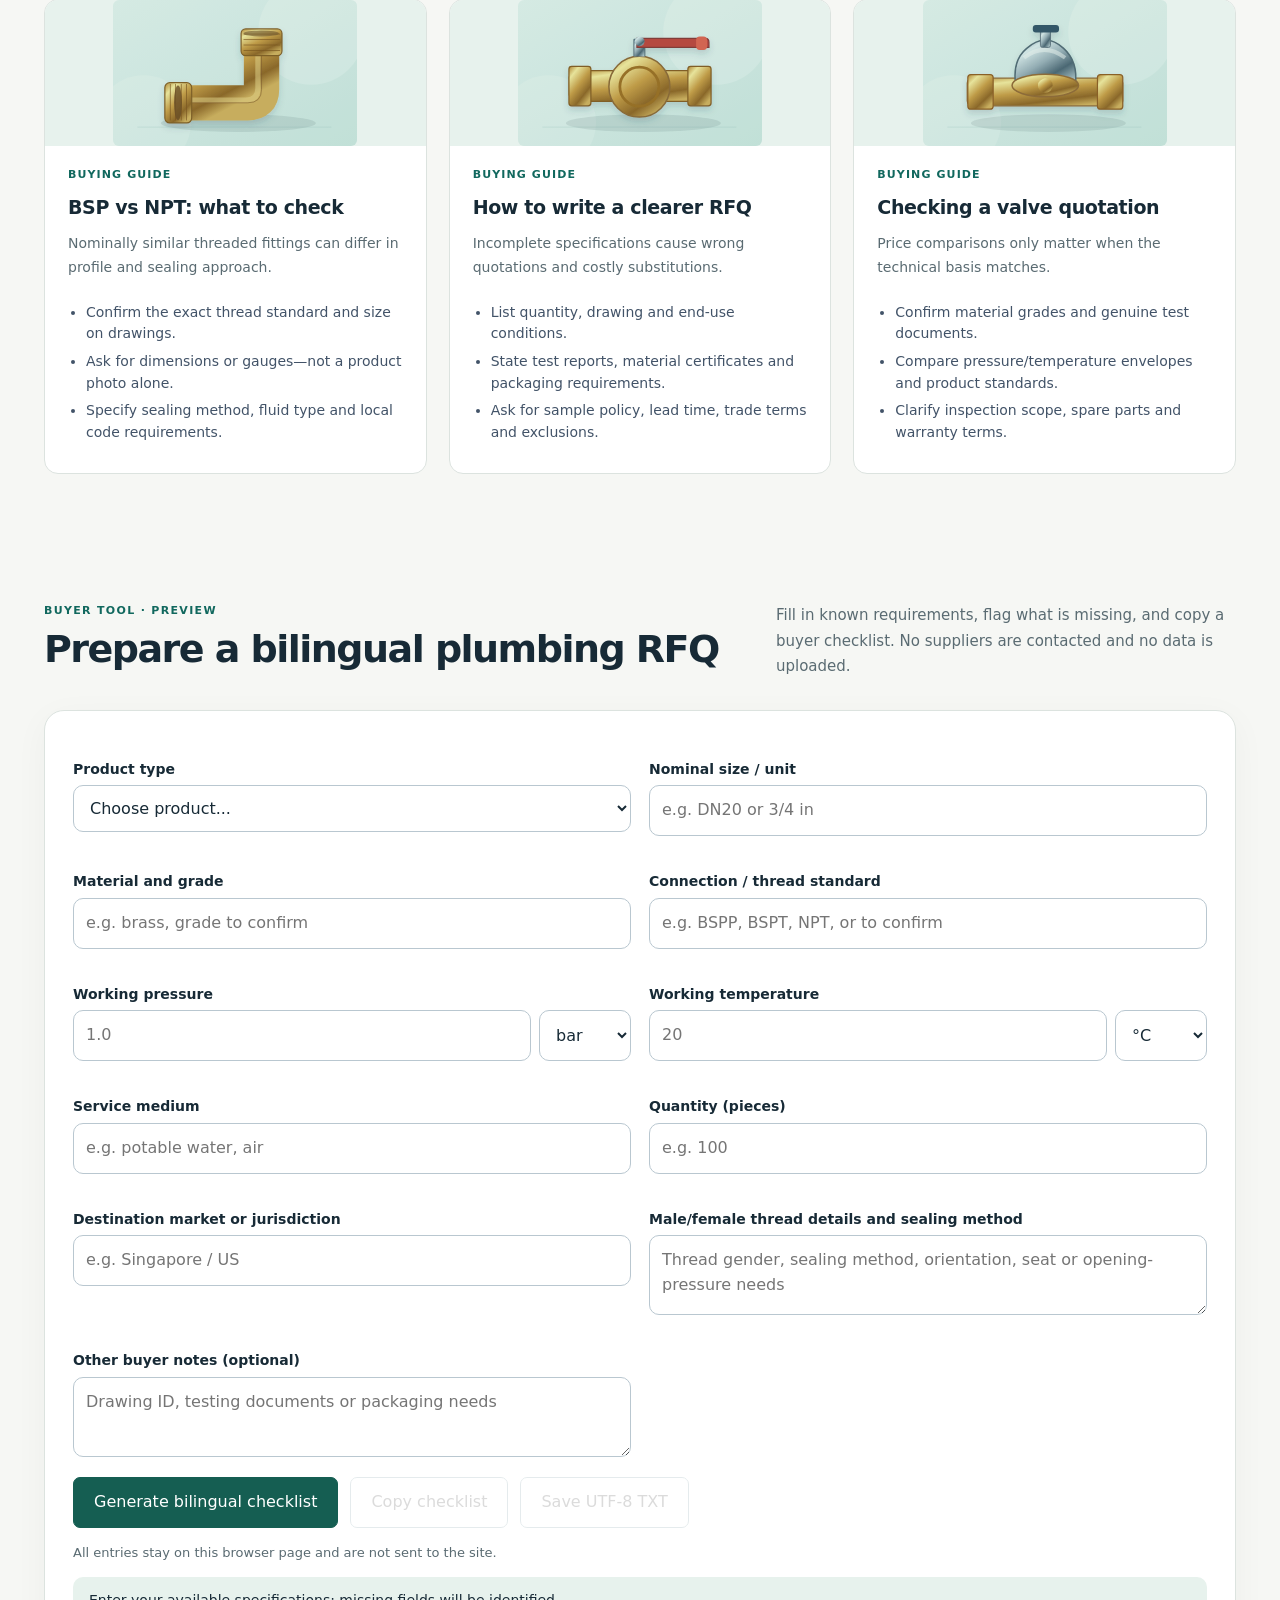
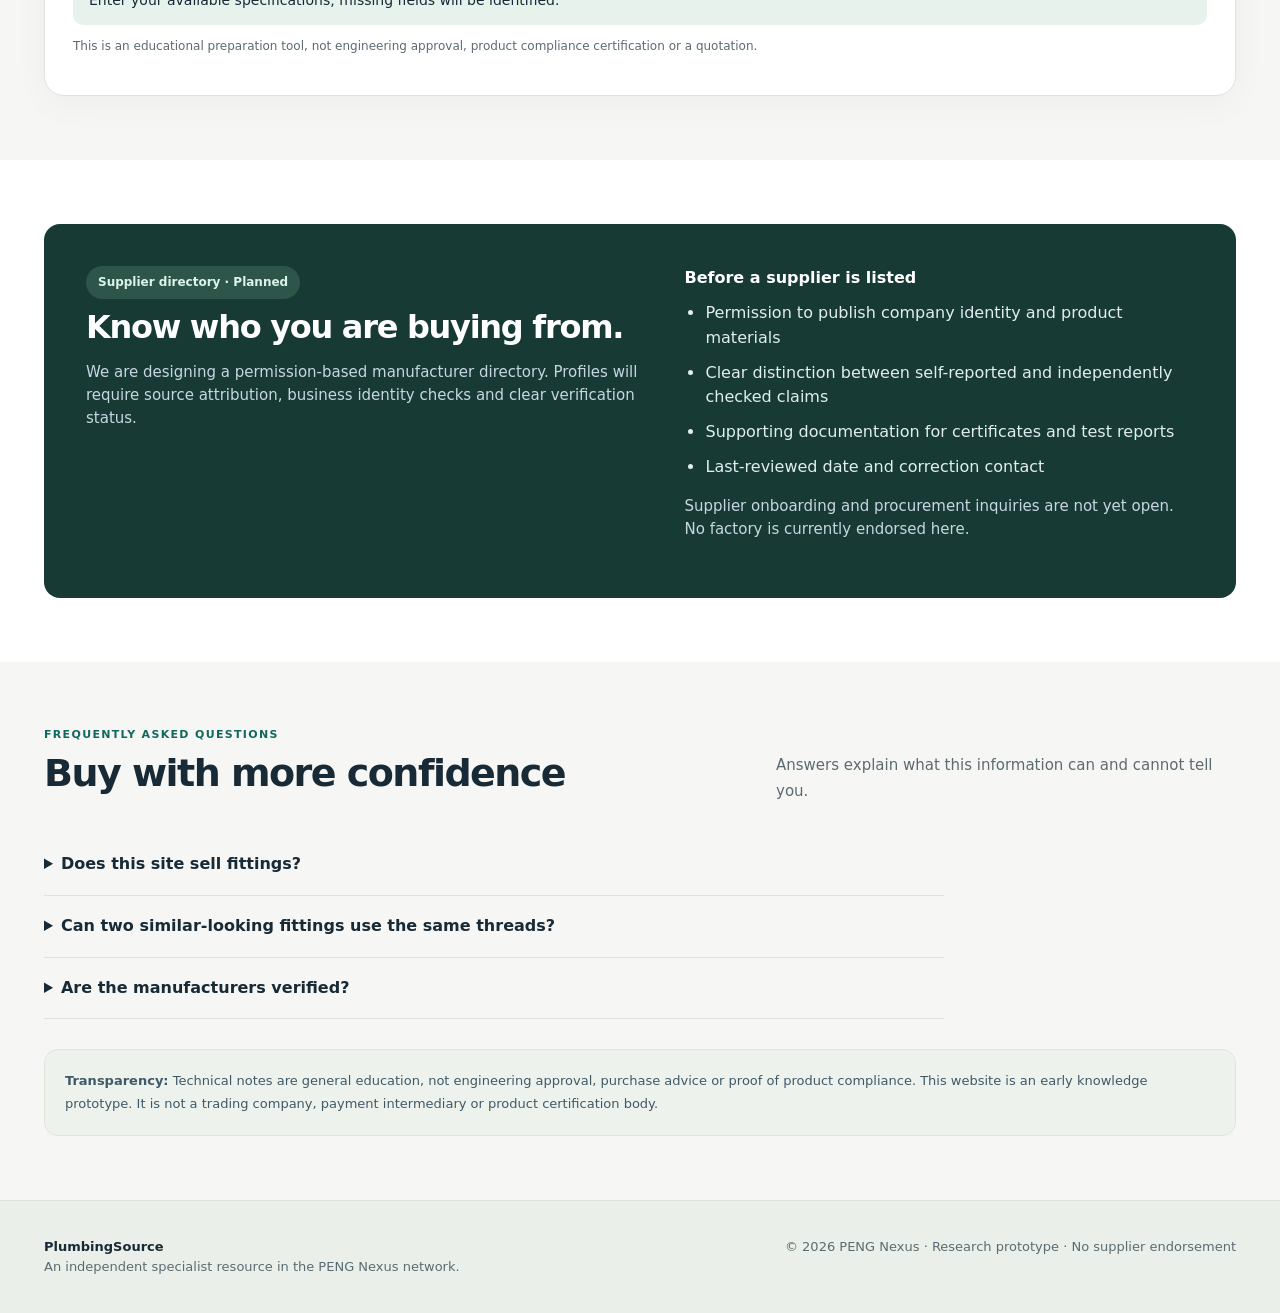
==== commit e8ab28c8: "feat: add three source-backed bilingual product references and refine catalog design" ====
--- a/public/index.html
+++ b/public/index.html
@@ -2,13 +2,13 @@
 <html lang="en"><head><meta charset="utf-8"><meta name="viewport" content="width=device-width,initial-scale=1">
 <title>PlumbingSource | Plumbing fittings &amp; sourcing knowledge</title>
 <meta name="description" content="Independent plumbing fittings reference library, comparison checklists and supplier due diligence guidance for international buyers."><meta name="robots" content="noindex,nofollow">
-<meta name="color-scheme" content="light"><link rel="stylesheet" href="./styles.css"><link rel="stylesheet" href="./rfq-builder.css">
+<meta name="color-scheme" content="light"><link rel="stylesheet" href="./styles.css"><link rel="stylesheet" href="./rfq-builder.css"><link rel="stylesheet" href="./catalog.css">
 </head><body>
 <header><div class="container top"><a class="brand" href="#home" aria-label="PlumbingSource home"><span class="monogram">P/</span>PlumbingSource</a><nav class="nav" aria-label="Primary navigation"><a href="#categories">Explore</a><a href="#products">Products</a><a href="#guides">Guides</a><a href="#suppliers">Suppliers</a><a href="#about">About</a><button class="language-switch" id="language-switch" type="button" lang="zh-CN" aria-label="Switch to Chinese" hidden>中文</button></nav><span class="network">PENG Nexus Network</span></div></header>
 <main id="home">
-<section class="hero"><div class="container hero-inner"><div><div class="eyebrow">Plumbing &amp; piping procurement</div><h1>Make every fitting specification count.</h1><p class="lead">For overseas importers and technical buyers: organize pipe-fitting requirements into a bilingual RFQ checklist before comparing manufacturers. Independent guidance only—no sales, supplier endorsement or product certification.</p><div class="actions"><a class="btn btn-dark" href="#products">Explore products →</a><a class="btn btn-light" href="#guides">View buying guides</a><a class="btn btn-light" href="#rfq-builder">Build RFQ checklist</a></div></div><aside class="hero-note"><figure class="hero-visual"><img src="./images/ball-valve.svg" width="800" height="480" alt="Ball valve" decoding="async" fetchpriority="high"></figure><span class="note-tag">Independent knowledge project</span><h2>The right fitting starts with the right questions.</h2><p>Material, thread profile, working conditions and local compliance requirements matter more than a matching photo.</p><div class="stat-line"></div><strong>Our approach</strong><p>Learn the terminology. Compare specifications. Verify supplier claims before purchasing.</p></aside></div></section>
+<section class="hero"><div class="container hero-inner"><div><div class="eyebrow">Plumbing &amp; piping procurement</div><h1>Find the right fitting. Ask better questions.</h1><p class="lead">A visual reference for technical buyers. Explore product types, check the questions that matter, and prepare a clearer bilingual RFQ.</p><div class="actions"><a class="btn btn-dark" href="#products">Explore products →</a><a class="btn btn-light" href="#rfq-builder">Build RFQ checklist</a></div><div class="hero-proof"><span>03 detailed references</span><span>EN / 中文 content</span><span>No account required</span></div></div><aside class="hero-note"><figure class="hero-visual"><img src="./images/ball-valve.svg" width="800" height="480" alt="Ball valve" decoding="async" fetchpriority="high"></figure><div class="hero-caption"><div><span class="hero-code">Product reference</span><br><strong>Ball valve</strong></div><span>Original illustration · Not a product photo</span></div></aside></div></section><div class="editorial-bar"><div class="container"><span>From product research to a better specification.</span><a href="#rfq-builder">Prepare your RFQ →</a></div></div>
 <section class="section" id="categories"><div class="container"><div class="section-heading"><div><div class="kicker">Explore the field</div><h2>Understand the essentials</h2></div><p>Practical concepts to help buyers ask better questions before requesting quotes.</p></div><div class="grid"><article class="card"><div class="topic-no">01</div><h3>Threads &amp; connections</h3><p>BSP, NPT, compression, press and push-fit systems are not universally interchangeable.</p></article><article class="card"><div class="topic-no">02</div><h3>Material selection</h3><p>Brass, copper, stainless steel and polymers require application-specific material checks.</p></article><article class="card"><div class="topic-no">03</div><h3>Pressure, temperature &amp; media</h3><p>Working conditions and approvals influence whether a valve or fitting is suitable.</p></article></div></div></section>
-<section class="section alt" id="products"><div class="container"><div class="section-heading"><div><div class="kicker">Product reference library</div><h2>Compare before you source</h2></div><p>Illustrative product types, not live inventory, prices or certified supplier offers.</p></div><p class="product-illustration-note">Original illustrations for identification only; not actual product photos or supplier offers.</p><div class="searchbox"><label for="product-search" aria-hidden="true">⌕</label><input id="product-search" type="search" placeholder="Search type, material, specification..." aria-label="Search product references"></div><div class="filters" role="group" aria-label="Filter products"><button class="chip" type="button" data-filter="all" aria-pressed="true">All products</button><button class="chip" type="button" data-filter="Fittings" aria-pressed="false">Fittings</button><button class="chip" type="button" data-filter="Valves" aria-pressed="false">Valves</button></div><div class="meta" id="result-count" role="status" aria-live="polite"></div><div class="grid" id="product-grid"><article class="card product-card" data-product data-category="Fittings" data-search="brass threaded elbow fittings a direction-changing connector used in threaded pipework assemblies. nominal size, male/female threads, thread type, material designation. brass elbow threaded"><figure class="product-image"><img src="./images/brass-threaded-elbow.svg" width="800" height="480" loading="lazy" decoding="async" alt="Brass threaded elbow" title="Brass threaded elbow"></figure><div class="label">Fittings</div><h3>Brass threaded elbow</h3><p>A direction-changing connector used in threaded pipework assemblies.</p><div class="tags"><span class="tag">Brass</span><span class="tag">Elbow</span><span class="tag">Threaded</span></div><div class="spec"><strong>Specification focus:</strong> Nominal size, male/female threads, thread type, material designation.</div><small>Check BSP/NPT thread compatibility and applicable drinking-water rules.</small></article><article class="card product-card" data-product data-category="Fittings" data-search="compression coupling fittings a mechanical connector often selected for compatible copper or plastic tubing. tube outside diameter, ferrule design, pipe compatibility, pressure rating. compression coupling"><figure class="product-image"><img src="./images/compression-coupling.svg" width="800" height="480" loading="lazy" decoding="async" alt="Compression coupling" title="Compression coupling"></figure><div class="label">Fittings</div><h3>Compression coupling</h3><p>A mechanical connector often selected for compatible copper or plastic tubing.</p><div class="tags"><span class="tag">Compression</span><span class="tag">Coupling</span></div><div class="spec"><strong>Specification focus:</strong> Tube outside diameter, ferrule design, pipe compatibility, pressure rating.</div><small>Installation procedures and permitted tubing vary by system.</small></article><article class="card product-card" data-product data-category="Valves" data-search="ball valve valves quarter-turn isolation valve frequently used in fluid distribution systems. bore size, body/seat material, valve rating, end connections. isolation quarter-turn"><figure class="product-image"><img src="./images/ball-valve.svg" width="800" height="480" loading="lazy" decoding="async" alt="Ball valve" title="Ball valve"></figure><div class="label">Valves</div><h3>Ball valve</h3><p>Quarter-turn isolation valve frequently used in fluid distribution systems.</p><div class="tags"><span class="tag">Isolation</span><span class="tag">Quarter-turn</span></div><div class="spec"><strong>Specification focus:</strong> Bore size, body/seat material, valve rating, end connections.</div><small>Valve ratings must match temperature, pressure and service medium.</small></article><article class="card product-card" data-product data-category="Valves" data-search="check valve valves one-way valve intended to reduce reverse flow in compatible systems. cracking pressure, orientation, connection, materials, test standard. non-return flow"><figure class="product-image"><img src="./images/check-valve.svg" width="800" height="480" loading="lazy" decoding="async" alt="Check valve" title="Check valve"></figure><div class="label">Valves</div><h3>Check valve</h3><p>One-way valve intended to reduce reverse flow in compatible systems.</p><div class="tags"><span class="tag">Non-return</span><span class="tag">Flow</span></div><div class="spec"><strong>Specification focus:</strong> Cracking pressure, orientation, connection, materials, test standard.</div><small>Not a substitute for a legally required backflow prevention assembly.</small></article><article class="card product-card" data-product data-category="Fittings" data-search="stainless steel tee fittings three-way branch connector for piping installations. grade, branch sizing, schedule/wall thickness, joining method. stainless steel tee"><figure class="product-image"><img src="./images/stainless-steel-tee.svg" width="800" height="480" loading="lazy" decoding="async" alt="Stainless steel tee" title="Stainless steel tee"></figure><div class="label">Fittings</div><h3>Stainless steel tee</h3><p>Three-way branch connector for piping installations.</p><div class="tags"><span class="tag">Stainless steel</span><span class="tag">Tee</span></div><div class="spec"><strong>Specification focus:</strong> Grade, branch sizing, schedule/wall thickness, joining method.</div><small>Confirm exact grade and test documents with the manufacturer.</small></article><article class="card product-card" data-product data-category="Valves" data-search="pressure reducing valve valves regulating valve used where downstream pressure must be controlled. inlet range, adjustable outlet range, flow capacity, certifications. regulation prv"><figure class="product-image"><img src="./images/pressure-reducing-valve.svg" width="800" height="480" loading="lazy" decoding="async" alt="Pressure reducing valve" title="Pressure reducing valve"></figure><div class="label">Valves</div><h3>Pressure reducing valve</h3><p>Regulating valve used where downstream pressure must be controlled.</p><div class="tags"><span class="tag">Regulation</span><span class="tag">PRV</span></div><div class="spec"><strong>Specification focus:</strong> Inlet range, adjustable outlet range, flow capacity, certifications.</div><small>Selection and installation should be checked by a qualified professional.</small></article></div><div class="empty" id="no-results" hidden>No matching product reference. Try a different keyword or category.</div><p class="notice">Reference descriptions are educational and require confirmation against current specifications, local regulations and manufacturer documentation. Product listings do not imply an established supplier relationship.</p></div></section>
+<section class="section alt" id="products"><div class="container"><div class="section-heading"><div><div class="kicker">Product reference library</div><h2>Compare before you source</h2></div><p>Illustrative product types, not live inventory, prices or certified supplier offers.</p></div><p class="product-illustration-note">Original illustrations for identification only; not actual product photos or supplier offers.</p><div class="catalog-toolbar"><div class="searchbox"><label for="product-search" aria-hidden="true">⌕</label><input id="product-search" type="search" placeholder="Search type, material, specification..." aria-label="Search product references"></div><div class="filters" role="group" aria-label="Filter products"><button class="chip" type="button" data-filter="all" aria-pressed="true">All products</button><button class="chip" type="button" data-filter="Fittings" aria-pressed="false">Fittings</button><button class="chip" type="button" data-filter="Valves" aria-pressed="false">Valves</button></div></div><div class="meta" id="result-count" role="status" aria-live="polite"></div><div class="grid" id="product-grid"><article class="card product-card" data-product data-category="Fittings" data-search="brass threaded elbow fittings a direction-changing connector used in threaded pipework assemblies. nominal size, male/female threads, thread type, material designation. brass elbow threaded"><figure class="product-image"><img src="./images/brass-threaded-elbow.svg" width="800" height="480" loading="lazy" decoding="async" alt="Brass threaded elbow" title="Brass threaded elbow"></figure><div class="label">Fittings</div><h3>Brass threaded elbow</h3><p>A direction-changing connector used in threaded pipework assemblies.</p><div class="tags"><span class="tag">Brass</span><span class="tag">Elbow</span><span class="tag">Threaded</span></div><div class="spec"><strong>Specification focus:</strong> Nominal size, male/female threads, thread type, material designation.</div><small>Check BSP/NPT thread compatibility and applicable drinking-water rules.</small><a class="detail-link" href="./products/brass-threaded-elbow.html" data-language-link>Read product reference</a></article><article class="card product-card" data-product data-category="Fittings" data-search="compression coupling fittings a mechanical connector often selected for compatible copper or plastic tubing. tube outside diameter, ferrule design, pipe compatibility, pressure rating. compression coupling"><figure class="product-image"><img src="./images/compression-coupling.svg" width="800" height="480" loading="lazy" decoding="async" alt="Compression coupling" title="Compression coupling"></figure><div class="label">Fittings</div><h3>Compression coupling</h3><p>A mechanical connector often selected for compatible copper or plastic tubing.</p><div class="tags"><span class="tag">Compression</span><span class="tag">Coupling</span></div><div class="spec"><strong>Specification focus:</strong> Tube outside diameter, ferrule design, pipe compatibility, pressure rating.</div><small>Installation procedures and permitted tubing vary by system.</small></article><article class="card product-card" data-product data-category="Valves" data-search="ball valve valves quarter-turn isolation valve frequently used in fluid distribution systems. bore size, body/seat material, valve rating, end connections. isolation quarter-turn"><figure class="product-image"><img src="./images/ball-valve.svg" width="800" height="480" loading="lazy" decoding="async" alt="Ball valve" title="Ball valve"></figure><div class="label">Valves</div><h3>Ball valve</h3><p>Quarter-turn isolation valve frequently used in fluid distribution systems.</p><div class="tags"><span class="tag">Isolation</span><span class="tag">Quarter-turn</span></div><div class="spec"><strong>Specification focus:</strong> Bore size, body/seat material, valve rating, end connections.</div><small>Valve ratings must match temperature, pressure and service medium.</small><a class="detail-link" href="./products/ball-valve.html" data-language-link>Read product reference</a></article><article class="card product-card" data-product data-category="Valves" data-search="check valve valves one-way valve intended to reduce reverse flow in compatible systems. cracking pressure, orientation, connection, materials, test standard. non-return flow"><figure class="product-image"><img src="./images/check-valve.svg" width="800" height="480" loading="lazy" decoding="async" alt="Check valve" title="Check valve"></figure><div class="label">Valves</div><h3>Check valve</h3><p>One-way valve intended to reduce reverse flow in compatible systems.</p><div class="tags"><span class="tag">Non-return</span><span class="tag">Flow</span></div><div class="spec"><strong>Specification focus:</strong> Cracking pressure, orientation, connection, materials, test standard.</div><small>Not a substitute for a legally required backflow prevention assembly.</small><a class="detail-link" href="./products/check-valve.html" data-language-link>Read product reference</a></article><article class="card product-card" data-product data-category="Fittings" data-search="stainless steel tee fittings three-way branch connector for piping installations. grade, branch sizing, schedule/wall thickness, joining method. stainless steel tee"><figure class="product-image"><img src="./images/stainless-steel-tee.svg" width="800" height="480" loading="lazy" decoding="async" alt="Stainless steel tee" title="Stainless steel tee"></figure><div class="label">Fittings</div><h3>Stainless steel tee</h3><p>Three-way branch connector for piping installations.</p><div class="tags"><span class="tag">Stainless steel</span><span class="tag">Tee</span></div><div class="spec"><strong>Specification focus:</strong> Grade, branch sizing, schedule/wall thickness, joining method.</div><small>Confirm exact grade and test documents with the manufacturer.</small></article><article class="card product-card" data-product data-category="Valves" data-search="pressure reducing valve valves regulating valve used where downstream pressure must be controlled. inlet range, adjustable outlet range, flow capacity, certifications. regulation prv"><figure class="product-image"><img src="./images/pressure-reducing-valve.svg" width="800" height="480" loading="lazy" decoding="async" alt="Pressure reducing valve" title="Pressure reducing valve"></figure><div class="label">Valves</div><h3>Pressure reducing valve</h3><p>Regulating valve used where downstream pressure must be controlled.</p><div class="tags"><span class="tag">Regulation</span><span class="tag">PRV</span></div><div class="spec"><strong>Specification focus:</strong> Inlet range, adjustable outlet range, flow capacity, certifications.</div><small>Selection and installation should be checked by a qualified professional.</small></article></div><div class="empty" id="no-results" hidden>No matching product reference. Try a different keyword or category.</div><p class="notice">Reference descriptions are educational and require confirmation against current specifications, local regulations and manufacturer documentation. Product listings do not imply an established supplier relationship.</p></div></section>
 <section class="section" id="guides"><div class="container"><div class="section-heading"><div><div class="kicker">Professional knowledge</div><h2>Buying guides that save research time</h2></div><p>Short checklists covering technical questions and common sourcing mistakes.</p></div><div class="grid"><article class="card guide-card"><figure class="guide-image"><img src="./images/brass-threaded-elbow.svg" width="800" height="480" loading="lazy" decoding="async" alt="Brass threaded elbow" title="Brass threaded elbow"></figure><div class="label">Buying guide</div><h3>BSP vs NPT: what to check</h3><p>Nominally similar threaded fittings can differ in profile and sealing approach.</p><ul><li>Confirm the exact thread standard and size on drawings.</li><li>Ask for dimensions or gauges—not a product photo alone.</li><li>Specify sealing method, fluid type and local code requirements.</li></ul></article><article class="card guide-card"><figure class="guide-image"><img src="./images/ball-valve.svg" width="800" height="480" loading="lazy" decoding="async" alt="Ball valve" title="Ball valve"></figure><div class="label">Buying guide</div><h3>How to write a clearer RFQ</h3><p>Incomplete specifications cause wrong quotations and costly substitutions.</p><ul><li>List quantity, drawing and end-use conditions.</li><li>State test reports, material certificates and packaging requirements.</li><li>Ask for sample policy, lead time, trade terms and exclusions.</li></ul></article><article class="card guide-card"><figure class="guide-image"><img src="./images/pressure-reducing-valve.svg" width="800" height="480" loading="lazy" decoding="async" alt="Pressure reducing valve" title="Pressure reducing valve"></figure><div class="label">Buying guide</div><h3>Checking a valve quotation</h3><p>Price comparisons only matter when the technical basis matches.</p><ul><li>Confirm material grades and genuine test documents.</li><li>Compare pressure/temperature envelopes and product standards.</li><li>Clarify inspection scope, spare parts and warranty terms.</li></ul></article></div></div></section>
 
 <section class="section" id="rfq-builder" aria-labelledby="rfq-heading"><div class="container"><div class="section-heading"><div><div class="kicker" data-en="Buyer tool · Preview" data-zh="采购工具 · 预览版">Buyer tool · Preview</div><h2 id="rfq-heading" data-en="Prepare a bilingual plumbing RFQ" data-zh="制作中英文水暖询价清单">Prepare a bilingual plumbing RFQ</h2></div><p data-en="Fill in known requirements, flag what is missing, and copy a buyer checklist. No suppliers are contacted and no data is uploaded." data-zh="填写已知条件，标记待核实规格，复制采购核对清单。不联系供应商，也不上传数据。">Fill in known requirements, flag what is missing, and copy a buyer checklist. No suppliers are contacted and no data is uploaded.</p></div><div class="rfq-panel"><form id="rfq-form" novalidate><div class="rfq-grid"><div class="rfq-field"><label for="rfq-product" data-en="Product type" data-zh="产品类型">Product type</label><select id="rfq-product" name="product"><option value="" data-en="Choose product..." data-zh="选择产品……">Choose product...</option><option value="elbow" data-en="Brass threaded elbow" data-zh="黄铜螺纹弯头">Brass threaded elbow</option><option value="ball" data-en="Ball valve" data-zh="球阀">Ball valve</option><option value="check" data-en="Check valve" data-zh="止回阀">Check valve</option></select><small class="rfq-error" data-error-for="product"></small></div><div class="rfq-field"><label for="rfq-size" data-en="Nominal size / unit" data-zh="公称尺寸及单位">Nominal size / unit</label><input id="rfq-size" name="size" type="text"  placeholder="e.g. DN20 or 3/4 in"><small class="rfq-error" data-error-for="size"></small></div><div class="rfq-field"><label for="rfq-material" data-en="Material and grade" data-zh="材料及牌号">Material and grade</label><input id="rfq-material" name="material" type="text"  placeholder="e.g. brass, grade to confirm"><small class="rfq-error" data-error-for="material"></small></div><div class="rfq-field"><label for="rfq-connection" data-en="Connection / thread standard" data-zh="接口与螺纹标准">Connection / thread standard</label><input id="rfq-connection" name="connection" type="text"  placeholder="e.g. BSPP, BSPT, NPT, or to confirm"><small class="rfq-error" data-error-for="connection"></small></div><div class="rfq-field"><label for="rfq-pressure" data-en="Working pressure" data-zh="工作压力">Working pressure</label><div style="display:grid;grid-template-columns:minmax(0,1fr) 92px;gap:8px"><input id="rfq-pressure" name="pressure" inputmode="decimal" type="text" placeholder="1.0"><select name="pressureUnit" aria-label="Pressure unit" ><option value="bar">bar</option><option value="MPa">MPa</option><option value="psi">psi</option></select></div><small class="rfq-error" data-error-for="pressure"></small></div><div class="rfq-field"><label for="rfq-temperature" data-en="Working temperature" data-zh="工作温度">Working temperature</label><div style="display:grid;grid-template-columns:minmax(0,1fr) 92px;gap:8px"><input id="rfq-temperature" name="temperature" inputmode="decimal" type="text" placeholder="20"><select name="temperatureUnit" aria-label="Temperature unit" ><option value="°C">°C</option><option value="°F">°F</option></select></div><small class="rfq-error" data-error-for="temperature"></small></div><div class="rfq-field"><label for="rfq-medium" data-en="Service medium" data-zh="使用介质">Service medium</label><input id="rfq-medium" name="medium" type="text"  placeholder="e.g. potable water, air"><small class="rfq-error" data-error-for="medium"></small></div><div class="rfq-field"><label for="rfq-quantity" data-en="Quantity (pieces)" data-zh="数量（件）">Quantity (pieces)</label><input id="rfq-quantity" name="quantity" type="text" inputmode="numeric" placeholder="e.g. 100"><small class="rfq-error" data-error-for="quantity"></small></div><div class="rfq-field"><label for="rfq-market" data-en="Destination market or jurisdiction" data-zh="目标市场或管辖地区">Destination market or jurisdiction</label><input id="rfq-market" name="market" type="text"  placeholder="e.g. Singapore / US"><small class="rfq-error" data-error-for="market"></small></div><div class="rfq-field"><label for="rfq-extra" data-en="Connection details / sealing method" data-zh="接口细节及密封方式">Connection details / sealing method</label><textarea id="rfq-extra" name="extra" placeholder="Thread gender, sealing method, orientation, seat or opening-pressure needs"></textarea><small class="rfq-error" data-error-for="extra"></small></div><div class="rfq-field"><label for="rfq-notes" data-en="Other buyer notes (optional)" data-zh="其他采购备注（选填）">Other buyer notes (optional)</label><textarea id="rfq-notes" name="notes" placeholder="Drawing ID, testing documents or packaging needs"></textarea></div></div><div class="rfq-actions"><button type="submit" class="btn btn-dark" id="rfq-generate" data-en="Generate bilingual checklist" data-zh="生成中英文核对清单">Generate bilingual checklist</button><button type="button" class="btn btn-light" id="rfq-copy" disabled data-en="Copy checklist" data-zh="复制核对清单">Copy checklist</button><button type="button" class="btn btn-light" id="rfq-save" disabled data-en="Save UTF-8 TXT" data-zh="下载 UTF-8 文本">Save UTF-8 TXT</button></div><p id="rfq-status" class="rfq-status" role="status" aria-live="polite"></p><div id="rfq-missing" role="status" aria-live="polite" data-en="Enter your available specifications; missing fields will be identified." data-zh="填写已知规格，生成后将标记缺失字段。">Enter your available specifications; missing fields will be identified.</div><pre id="rfq-output" tabindex="-1" hidden aria-label="Bilingual RFQ checklist"></pre><p class="rfq-hint" data-en="This is an educational preparation tool, not engineering approval, product compliance certification or a quotation." data-zh="本工具仅用于采购前整理，不代表工程批准、产品合规认证或实际报价。">This is an educational preparation tool, not engineering approval, product compliance certification or a quotation.</p></form></div></div></section>
@@ -16,3 +16,4 @@
 <section class="section" id="about"><div class="container"><div class="section-heading"><div><div class="kicker">Frequently asked questions</div><h2>Buy with more confidence</h2></div><p>Answers explain what this information can and cannot tell you.</p></div><div class="faq"><details><summary>Does this site sell fittings?</summary><p>No. This is an educational reference prototype; there is no checkout or live supplier quotation service.</p></details><details><summary>Can two similar-looking fittings use the same threads?</summary><p>Not necessarily. Thread geometry and applicable sealing methods can differ. Confirm by standard and drawing rather than appearance.</p></details><details><summary>Are the manufacturers verified?</summary><p>No manufacturer profiles have been published. Future listings will distinguish public records, supplier declarations and independently reviewed documents.</p></details></div><div class="notice"><strong>Transparency:</strong> Technical notes are general education, not engineering approval, purchase advice or proof of product compliance. This website is an early knowledge prototype. It is not a trading company, payment intermediary or product certification body.</div></div></section>
 </main><footer><div class="container footer-inner"><div><strong>PlumbingSource</strong><div>An independent specialist resource in the PENG Nexus network.</div></div><div>© 2026 PENG Nexus · Research prototype · No supplier endorsement</div></div></footer><script src="./app.js" defer></script><script src="./rfq-builder.js" defer></script>
 </body></html>
+
--- a/public/styles.css
+++ b/public/styles.css
@@ -19,3 +19,10 @@
 .product-card .product-image img{width:100%;height:100%;display:block;object-fit:cover}
 .product-illustration-note{font-size:12px;color:var(--muted);margin:8px 0 18px;line-height:1.5}
 @media(max-width:580px){.product-card .product-image{margin:-22px -22px 8px}}
+
+/* Editorial image placements reuse the same locally hosted illustration files. */
+.hero-note .hero-visual{margin:0 0 18px;aspect-ratio:5/3;overflow:hidden;border-radius:14px;background:var(--accent-soft)}
+.hero-note .hero-visual img{display:block;width:100%;height:100%;object-fit:cover}
+.guide-card .guide-image{margin:-26px -26px 10px;aspect-ratio:5/3;overflow:hidden;border-radius:17px 17px 0 0;background:var(--accent-soft)}
+.guide-card .guide-image img{display:block;width:100%;height:100%;object-fit:cover}
+@media(max-width:580px){.guide-card .guide-image{margin:-22px -22px 10px}}
--- a/public/catalog.css
+++ b/public/catalog.css
@@ -0,0 +1,12 @@
+/* V0.2 catalog: image-led references with a quieter editorial rhythm. */
+:root{--ink:#172a36;--muted:#5a6b72;--accent:#11685e;--accent-soft:#e7f2ed;--bg:#f6f7f4;--line:#dce3df;--radius:14px}
+html{scroll-padding-top:110px}body{font-family:Inter,"Noto Sans SC",system-ui,-apple-system,"Segoe UI",sans-serif;background:var(--bg)}
+.container{max-width:1240px}.top{min-height:82px}.brand{letter-spacing:-.04em}.monogram{border-radius:9px;background:#172a36}.nav{gap:24px}.nav a{font-weight:600}.language-switch{border-color:#bccbc5;background:#f8faf8;color:#234438}.network{display:none}
+.hero{background:#edf2ec;border:0}.hero:after{display:none}.hero-inner{padding-top:68px;padding-bottom:64px;grid-template-columns:1fr 1fr;gap:58px;align-items:center}.hero h1{font-size:clamp(38px,4.4vw,62px);line-height:1.1;letter-spacing:-.055em;max-width:650px;margin:20px 0}.hero .lead{font-size:17px;line-height:1.75;max-width:520px}.eyebrow,.kicker{font-size:11px;letter-spacing:.12em}.btn{border-radius:7px;min-height:46px}.btn-dark{background:#155e52;border-color:#155e52}.btn-light{background:transparent}.hero-note{border:0;border-radius:18px;padding:0;background:#e0ece5;box-shadow:none;overflow:hidden}.hero-note .hero-visual{margin:0;aspect-ratio:5/3;border-radius:0;background:#e0ece5}.hero-note .hero-visual img{mix-blend-mode:multiply;object-fit:contain}.hero-caption{padding:18px 24px;display:flex;justify-content:space-between;gap:18px;background:#173b34;color:white;align-items:center}.hero-caption strong{font-size:18px}.hero-caption span{font-size:12px;color:#d7e7dd}.hero-caption .hero-code{letter-spacing:.08em;font-size:11px;color:#b5d3c4}.hero-proof{display:flex;gap:18px;flex-wrap:wrap;margin-top:26px;font-size:12px;color:#4e655d}.hero-proof span{border-left:2px solid #99b7a7;padding-left:10px}.hero .actions{margin-top:28px}.editorial-bar{background:#173b34;color:#e4eee9;padding:17px 0}.editorial-bar .container{display:flex;gap:16px;justify-content:space-between;align-items:center;font-size:13px}.editorial-bar a{text-decoration:underline;text-underline-offset:4px}
+.section{padding:64px 0}.section-heading h2{font-size:clamp(28px,3vw,38px)}.section-heading p{font-size:15px;line-height:1.7;max-width:460px}.grid{gap:22px}.card{box-shadow:none;border-color:#dce3df;border-radius:14px;padding:23px}.card h3{font-size:19px;letter-spacing:-.02em}.card p{line-height:1.7}.topic-no{font-size:11px}.card.product-card{gap:12px;transition:box-shadow .2s,border-color .2s}.product-card:hover{border-color:#92ada0;box-shadow:0 12px 30px #152e2310}.product-card .product-image{margin:-23px -23px 8px;border-radius:13px 13px 0 0;background:#e6eee8;aspect-ratio:5/3}.product-card .product-image img{mix-blend-mode:multiply;object-fit:contain}.product-card .spec{background:#f1f5f1;line-height:1.65}.product-card small{line-height:1.7}.product-card .label{font-size:10px;letter-spacing:.12em}.tags .tag{background:#f0f4ee;color:#556a5e;border-radius:4px}.detail-link{display:flex;align-items:center;justify-content:space-between;color:#11685e;border-top:1px solid var(--line);padding-top:14px;margin-top:auto;font-size:14px;font-weight:700;min-height:44px}.detail-link:after{content:'↗';font-size:20px;font-weight:400}.detail-link:hover{color:#19382d;text-decoration:underline}.catalog-toolbar{padding:20px;background:#f5f7f3;border:1px solid var(--line);border-radius:12px;margin:22px 0}.catalog-toolbar .searchbox{max-width:none;margin-bottom:14px;background:white}.catalog-toolbar .filters{margin-bottom:0}.chip{font-weight:600}.chip[aria-pressed=true]{background:#173b34}.product-illustration-note{max-width:760px;line-height:1.6}.notice{background:#edf2ed;border-color:#dce6db;line-height:1.7}.guide-card .guide-image{margin:-23px -23px 8px;border-radius:13px 13px 0 0;aspect-ratio:2.6}.guide-card .guide-image img{width:100%;height:100%;object-fit:contain;mix-blend-mode:multiply}.supplier-box{background:#173b34;border-radius:16px}.supplier-box .note-tag{background:#2e5549}.rfq-grid{align-items:start}footer{background:#eaf0e9}.section#categories{padding-top:48px;padding-bottom:48px}
+/* Product references are standalone pages, readable without JavaScript. */
+.detail-page .top{flex-wrap:wrap}.detail-nav{display:flex;gap:24px;align-items:center}.detail-nav a{font-size:14px}.breadcrumb{display:flex;flex-wrap:wrap;gap:10px;font-size:12px;color:#5a7166;margin:28px 0}.breadcrumb a{text-decoration:underline;text-underline-offset:3px}.detail-hero{display:grid;grid-template-columns:1.04fr 1fr;gap:56px;align-items:start;padding:12px 0 56px}.detail-art{margin:0;border:1px solid #d5e1d8;border-radius:16px;overflow:hidden;background:#e5eee6}.detail-art img{width:100%;height:auto;display:block;mix-blend-mode:multiply}.detail-art figcaption{font-size:12px;line-height:1.6;padding:18px 22px;background:#f4f7f1;border-top:1px solid #d5e1d8;color:#577060}.detail-art a{text-decoration:underline;display:inline-block;margin-top:8px}.detail-summary h1{font-size:clamp(34px,4vw,52px);letter-spacing:-.04em;line-height:1.18;margin:14px 0 18px}.detail-summary .lead{font-size:20px;line-height:1.6}.detail-summary p{font-size:15px;line-height:1.8;color:#52665c}.reference-label{display:inline-block;padding:6px 10px;background:#e2ecdf;color:#34583d;font-size:11px;font-weight:700;letter-spacing:.04em;border-radius:5px}.detail-layout{display:grid;grid-template-columns:minmax(0,1fr) 280px;gap:48px;padding-bottom:64px}.detail-layout h2{font-size:27px;letter-spacing:-.025em;line-height:1.3;margin:0 0 12px}.detail-layout section{margin-bottom:44px;scroll-margin-top:150px}.section-intro{color:#607367;font-size:14px;line-height:1.75}.spec-table{width:100%;border-collapse:collapse;font-size:14px;line-height:1.75;margin-top:24px;background:#fff}.spec-table th,.spec-table td{text-align:left;padding:17px 20px;border-top:1px solid #dce5d9;vertical-align:top;overflow-wrap:anywhere}.spec-table th{width:27%;font-weight:650;color:#344c3d;background:#eff4ec}.checklist{padding:0;list-style:none;margin:22px 0}.checklist li{position:relative;padding:17px 18px 17px 44px;background:#fff;border:1px solid #dce5d9;border-radius:10px;line-height:1.75;margin:10px 0;font-size:14px}.checklist li:before{content:'↗';position:absolute;left:18px;color:#4f8064}.pitfalls li:before{content:'!';font-weight:800}.detail-aside{align-self:start;position:sticky;top:110px;background:#e8efe3;padding:24px;border-radius:12px;color:#39533d}.detail-aside h2{font-size:18px}.detail-aside a{display:block;line-height:1.6;font-size:13px;padding:12px 0;border-bottom:1px solid #cfdbcb}.detail-aside p{font-size:12px;line-height:1.8}.source-card{border:1px solid #dce5d9;border-radius:10px;background:#fff;padding:20px;margin:14px 0}.source-card a{font-weight:650;text-decoration:underline;text-underline-offset:4px;overflow-wrap:anywhere}.source-card p{line-height:1.7;color:#607063;font-size:13px}.source-date{font-size:11px;color:#72816d}.compare-note{padding:22px;background:#eaf0e5;border-left:3px solid #51805e;line-height:1.8;font-size:15px}.skip-link{position:fixed;top:-100px;left:10px;background:white;padding:10px;z-index:100}.skip-link:focus{top:10px}
+@media(max-width:1000px){.hero-inner{gap:30px}.hero h1{font-size:44px}.detail-hero{gap:32px}.detail-layout{grid-template-columns:minmax(0,1fr) 230px;gap:28px}}
+@media(max-width:920px){html{scroll-padding-top:165px}.top{padding-top:16px;padding-bottom:16px;gap:12px}.nav{gap:18px}.hero-inner{padding:48px 24px;grid-template-columns:1fr}.hero-note{max-width:none}.hero-note .hero-visual{aspect-ratio:2.2}.detail-hero{grid-template-columns:1fr 1fr;gap:25px}.detail-layout{display:block}.detail-aside{position:static;display:none}.detail-nav{gap:16px}.detail-page .top{align-items:flex-start}.editorial-bar .container{flex-wrap:wrap}}
+@media(max-width:580px){html{scroll-padding-top:195px}.nav{column-gap:13px;row-gap:4px}.nav a{font-size:12px}.language-switch{min-height:40px;padding:6px 10px}.hero-inner{padding:36px 17px;gap:28px}.hero h1{font-size:38px}.hero .lead{font-size:15px}.hero .actions{gap:8px}.hero .actions .btn{font-size:12px;padding:10px 12px}.hero-note .hero-visual{aspect-ratio:5/3}.hero-caption{padding:16px}.hero-caption strong{font-size:16px}.hero-proof{font-size:11px;gap:12px}.section{padding:48px 0}.catalog-toolbar{padding:14px}.card{padding:22px}.product-card .product-image{margin:-22px -22px 8px}.guide-card .guide-image{margin:-22px -22px 8px}.detail-hero{display:flex;flex-direction:column-reverse;gap:26px;padding-bottom:40px}.detail-summary h1{font-size:36px}.detail-summary .lead{font-size:18px}.detail-art{width:100%}.detail-nav{gap:15px;flex-wrap:wrap}.spec-table th,.spec-table td{padding:14px 12px;font-size:13px}.spec-table th{width:30%}.detail-layout h2{font-size:24px}.breadcrumb{font-size:11px}.detail-layout{padding-bottom:20px}}
+@media(prefers-reduced-motion:reduce){.product-card{transition:none}}
